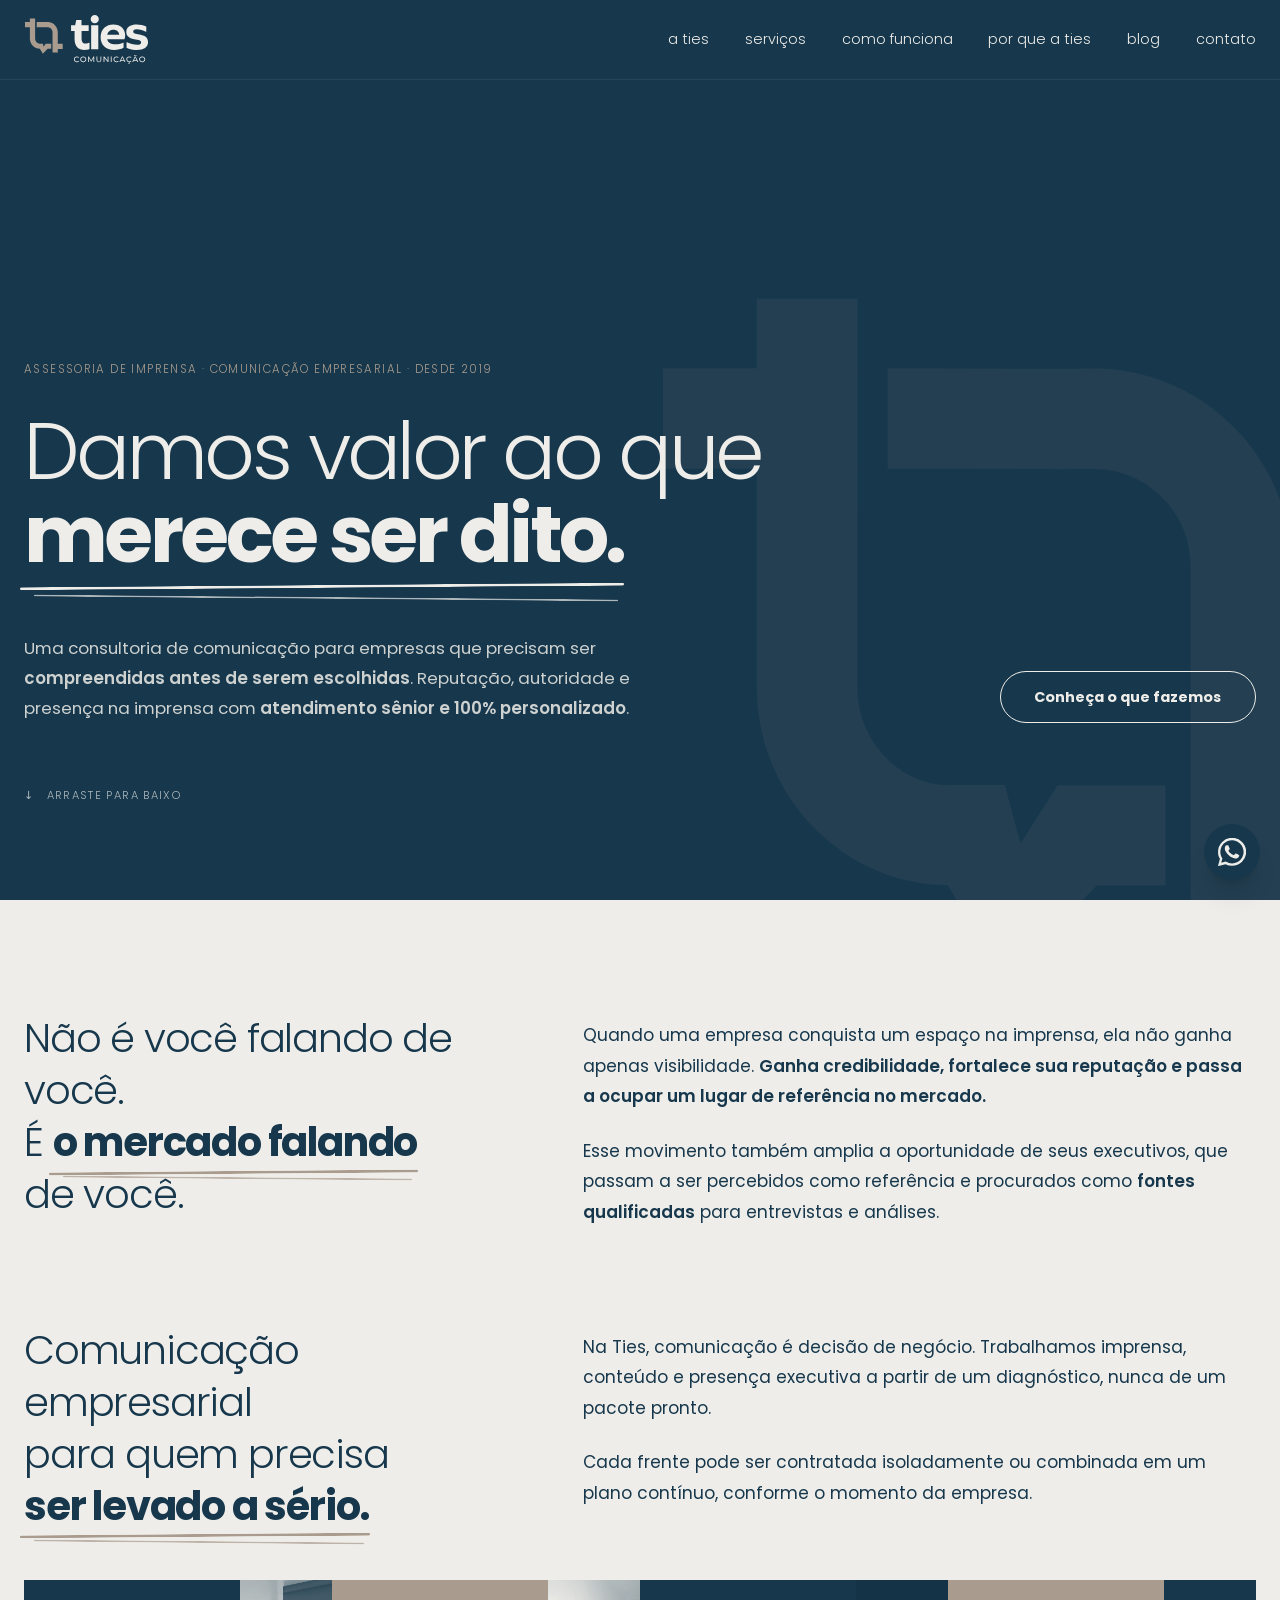
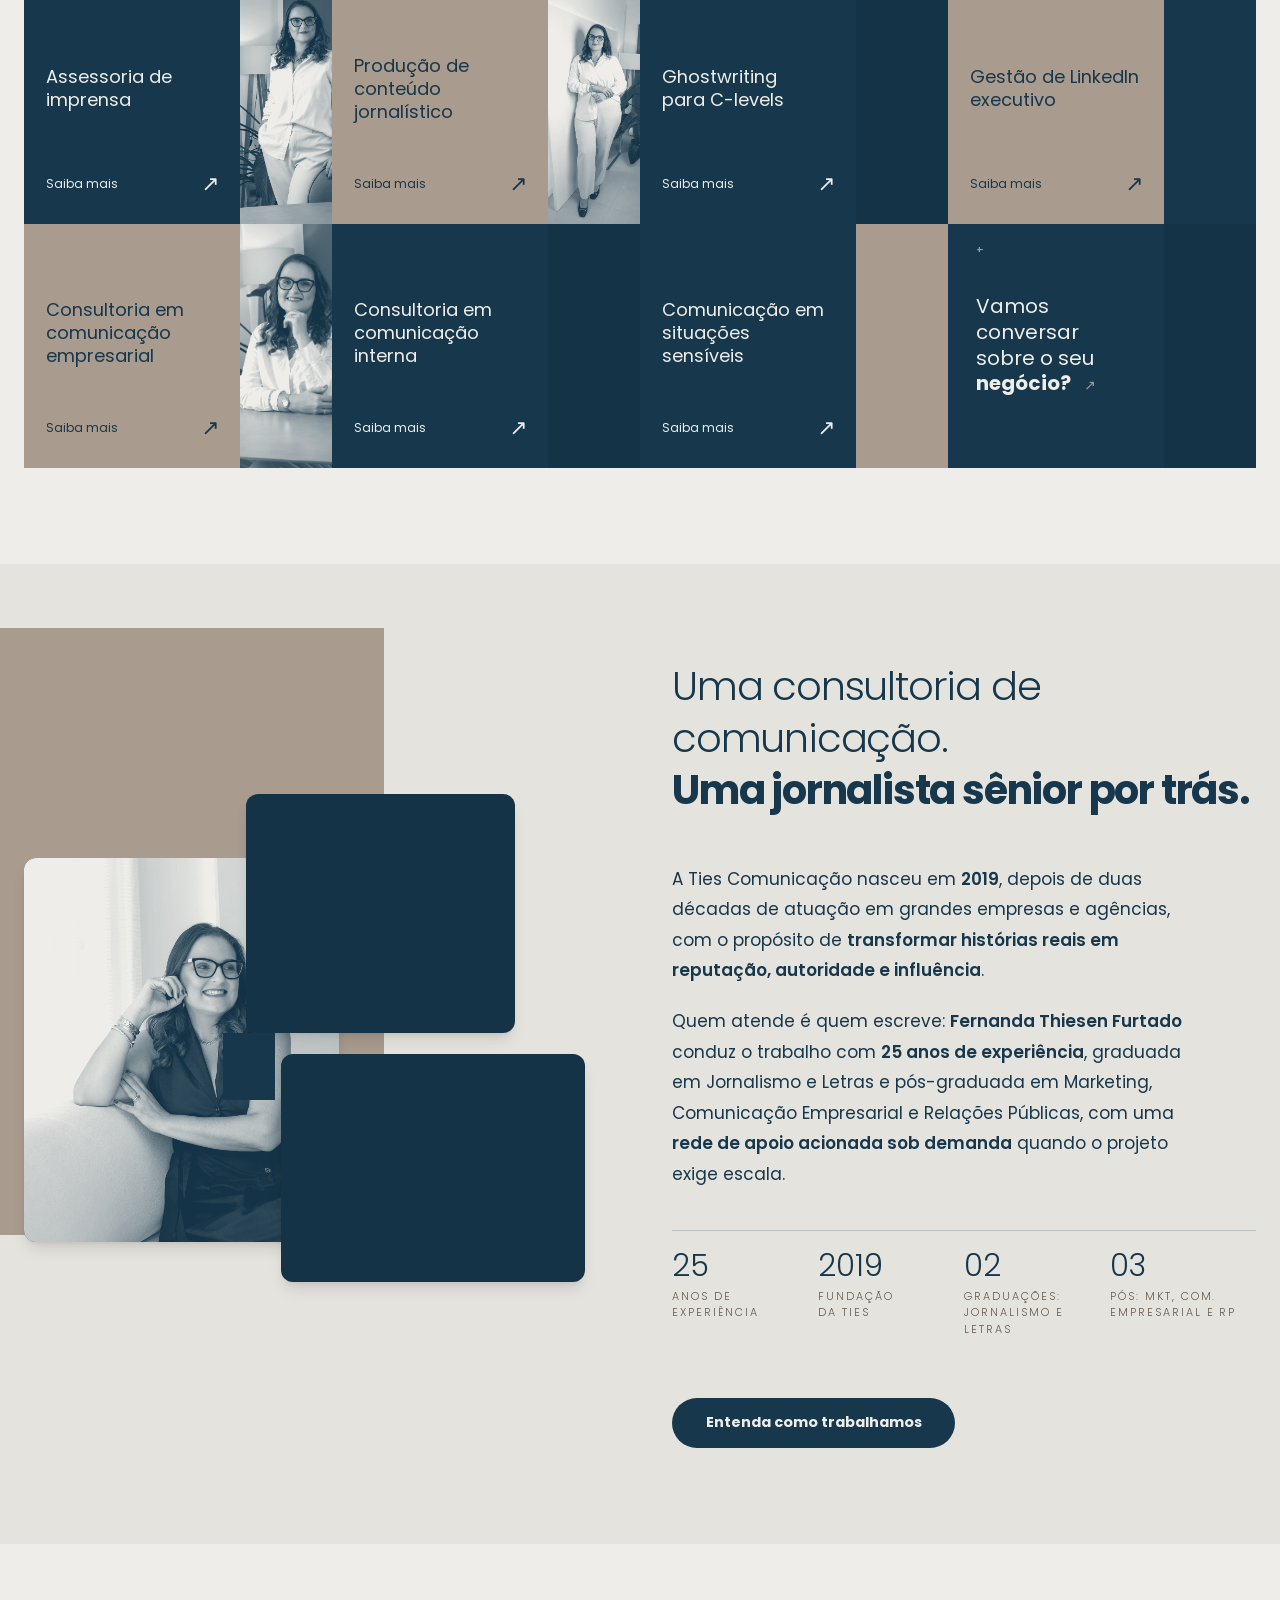
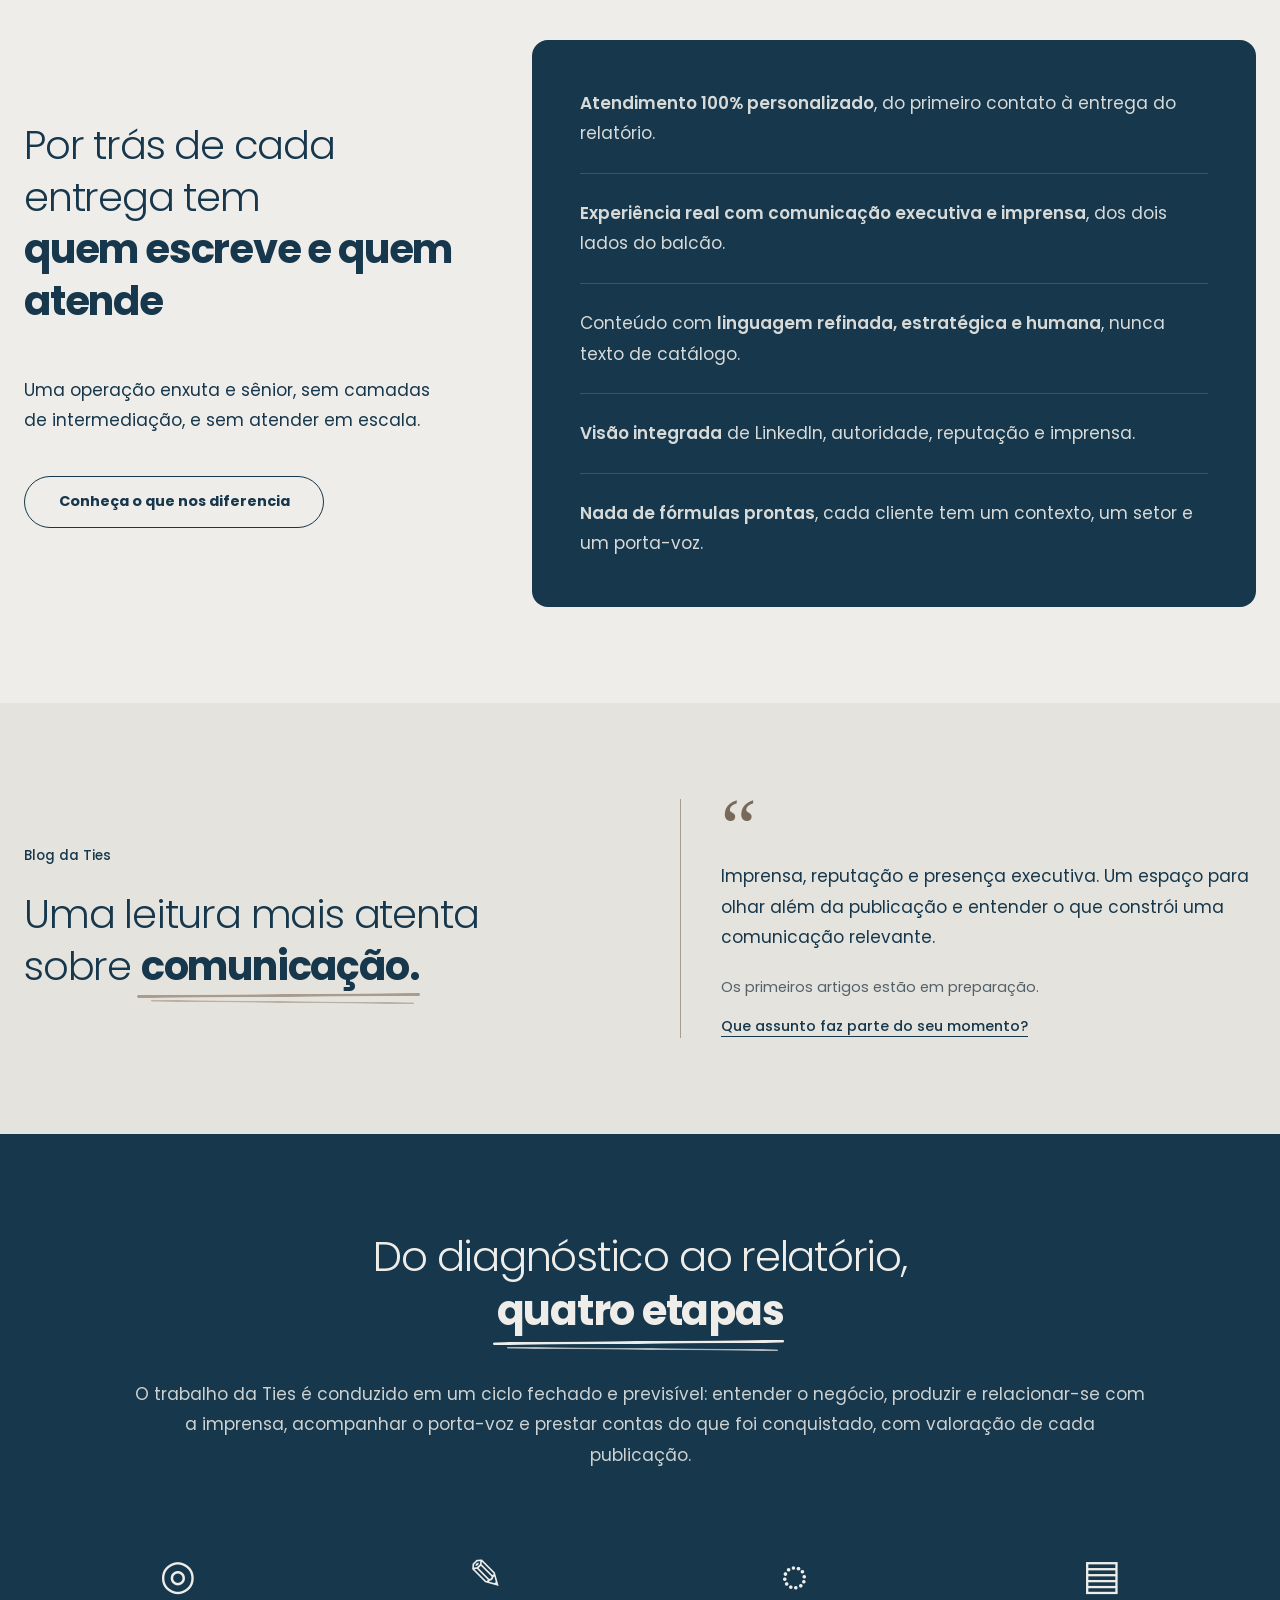
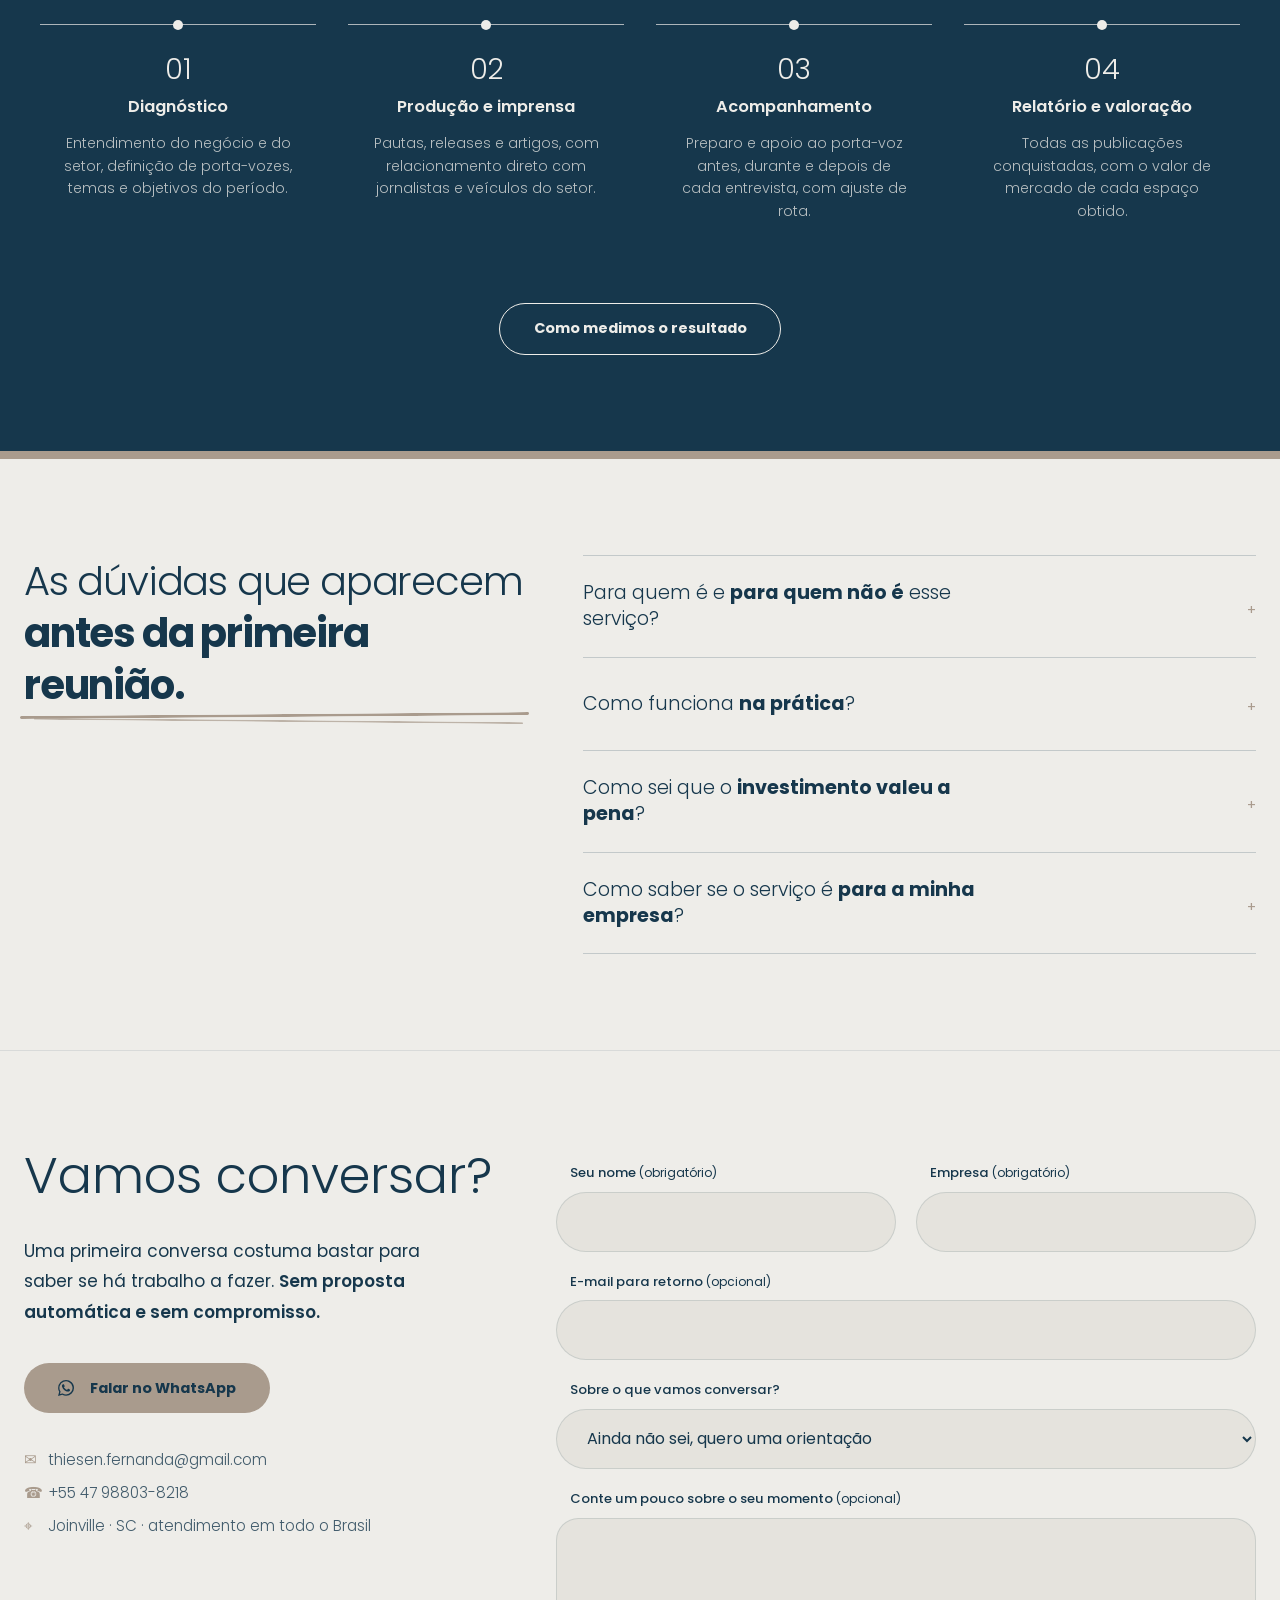
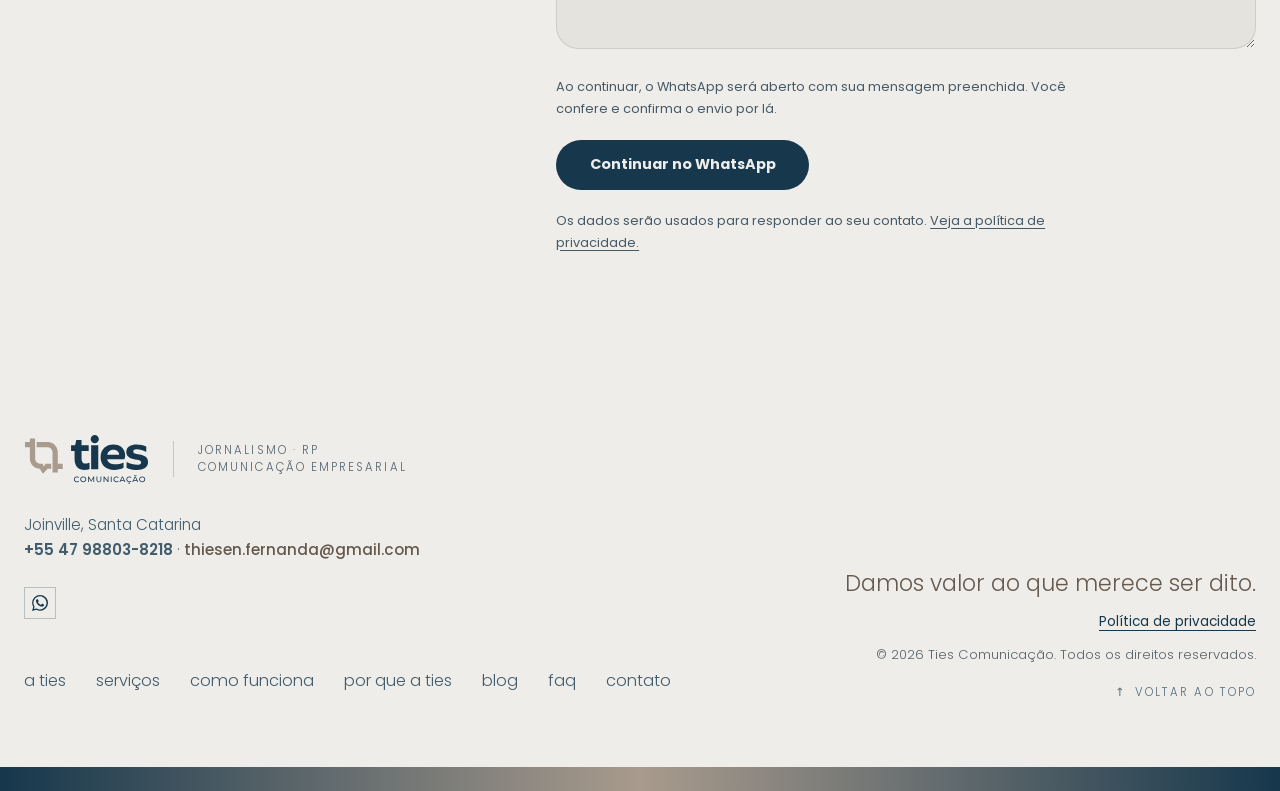
==== final/index.html @ 5f838ae5 "Finaliza design da Ties com base na terceira proposta" ====
<!DOCTYPE html>
<html lang="pt-BR">
<head>
<meta name="robots" content="noindex,nofollow">
<meta name="theme-color" content="#16374C">
<link rel="icon" href="assets/simbolo.svg" type="image/svg+xml">
<link rel="stylesheet" href="assets/site.css">

<script src="assets/site.js" defer></script>
<meta charset="UTF-8">
<meta name="viewport" content="width=device-width, initial-scale=1.0">
<title>Ties Comunicação | Damos valor ao que merece ser dito.</title>
<meta name="description" content="Ties Comunicação, consultoria de comunicação empresarial e assessoria de imprensa para empresas, executivos e C-levels.">











<style>
  html { scroll-behavior: smooth; }
  body { background:#EEEDE9; color:#16374C; -webkit-font-smoothing:antialiased; }

  /* ---- Tipografia da referência: peso 300 + fragmento 700 na MESMA frase ---- */
  .h-sec   { font-weight:300; font-size:2.5rem; line-height:1.28; letter-spacing:-.01em; }
  .h-sec b { font-weight:700; }
  .h-hero  { font-weight:300; letter-spacing:-.02em; }
  .h-hero b{ font-weight:700; }
  .p-ref   { font-weight:400; font-size:1.0625rem; line-height:1.62; }
  .p-ref b { font-weight:600; }
  .track   { letter-spacing:.18em; }

  /* ---- Traço "à mão" duplo sob o fragmento em bold (recurso da referência) ---- */
  .uline { position:relative; display:inline-block; }
  .uline::after{ content:''; position:absolute; left:-4px; right:-14px; bottom:-.14em;
                 border-top:3px solid #A99B8D; transform:rotate(-.45deg); border-radius:2px; }
  .uline::before{ content:''; position:absolute; left:10px; right:-4px; bottom:-.28em;
                 border-top:2px solid #A99B8D; opacity:.7; transform:rotate(.5deg); border-radius:2px; }
  .uline-light::after, .uline-light::before { border-color:#EEEDE9; }

  /* ---- Pílulas: rounded-full, caixa alta, bold 13px (idênticas à referência) ---- */
  .pill { display:inline-block; border-radius:9999px; padding:.95rem 2.1rem;
          font-size:.8125rem; font-weight:700; letter-spacing:.02em; text-transform:uppercase;
          transition:all .25s ease; text-align:center; line-height:1.35; }
  .pill-solid   { background:#16374C; color:#EEEDE9; }
  .pill-solid:hover { background:#102A3B; }
  .pill-outline { border:1.5px solid #16374C; color:#16374C; }
  .pill-outline:hover { background:#16374C; color:#EEEDE9; }
  .pill-light   { border:1.5px solid #EEEDE9; color:#EEEDE9; }
  .pill-light:hover { background:#EEEDE9; color:#16374C; }
  .pill-taupe   { background:#A99B8D; color:#16374C; }
  .pill-taupe:hover { background:#C4BAB0; }

  /* ---- Duotone navy → off-white (duas camadas de blend) ---- */
  .duo { position:relative; background:#16374C; overflow:hidden; }
  .duo img { width:100%; height:100%; object-fit:cover; display:block;
             filter:grayscale(1) contrast(1.12) brightness(1.04); mix-blend-mode:screen; }
  .duo::after { content:''; position:absolute; inset:0; background:#EEEDE9;
                mix-blend-mode:multiply; pointer-events:none; }

  /* ---- MOSAICO: par largo(7) + faixa estreita(3), sem gap, 4 pares por linha ---- */
  .mosaic { display:grid; grid-template-columns:repeat(4, 7fr 3fr); gap:0; }
  .cell   { position:relative; height:235px; overflow:hidden; }
  .cell-label { position:absolute; inset:0; display:flex; align-items:center;
                padding:0 1.75rem; font-size:1.25rem; line-height:1.28; font-weight:400; z-index:2; }
  .cell .ovl { position:absolute; inset:0; z-index:1; }
  .cell .num { position:absolute; top:1.1rem; left:1.75rem; z-index:3;
               font-size:.6875rem; letter-spacing:.18em; font-weight:500; }

  /* ---- Placeholder de imagem de post (até a cliente publicar os textos reais) ---- */
  .ph::before { content:''; position:absolute; inset:0;
    background-image:repeating-linear-gradient(135deg, rgba(238,237,233,.10) 0 10px, transparent 10px 20px); }

  /* ---- Cards (blog / depoimentos): quadrados, borda fina, sem sombra ---- */
  .card { background:#EEEDE9; border:1px solid rgba(22,55,76,.14); display:flex; flex-direction:column; }

  /* ---- Formulário inline da referência: campos pílula cinza + botão pílula ---- */
  .inp { background:#E5E3DD; border:0; border-radius:9999px; padding:1.05rem 1.6rem;
         font-size:.95rem; color:#16374C; width:100%; outline:none; }
  .inp::placeholder { color:rgba(22,55,76,.5); }
  .inp:focus { box-shadow:0 0 0 1.5px #A99B8D inset; }
  textarea.inp { border-radius:1.4rem; resize:none; }

  details > summary { list-style:none; cursor:pointer; }
  details > summary::-webkit-details-marker { display:none; }
  details[open] .fx { transform:rotate(45deg); }
  .fx { transition:transform .25s ease; }

  @media (max-width:1023px){
    .mosaic { grid-template-columns:repeat(2, 7fr 3fr); }
    .h-sec  { font-size:1.9rem; }
    .cell   { height:190px; }
  }
  @media (max-width:639px){
    .mosaic { grid-template-columns:1fr; }
    .mosaic .cell.duo { display:none; }   /* tiras estreitas de foto nao funcionam em 1 coluna */
    .mosaic .cell:empty { display:none; } /* celulas de preenchimento do padrao do desktop */
    .cell { height:128px; }
    .cell-label { font-size:1.1rem; padding:0 1.5rem; }
  }
</style>
<link rel="stylesheet" href="assets/final.css"></head>

<body class="font-sans"><a class="skip-link" href="#conteudo">Pular para o conteúdo</a>


<header class="fixed top-0 inset-x-0 z-50 bg-navy h-20 flex items-center">
  <div class="mx-auto w-full max-w-ref px-6 flex items-center justify-between">

    <a href="#topo" class="flex items-center gap-2.5 shrink-0"><img class="brand-logo" src="assets/logo-claro.svg" alt="Ties Comunicação, início" width="128" height="53"></a>

    <nav aria-label="Navegação principal" class="hidden lg:flex items-center gap-[3.2rem] text-[1.02rem] font-light lowercase text-offwhite">
      <a href="#sobre"     class="hover:text-taupe transition">a ties</a>
      <a href="#servicos"  class="hover:text-taupe transition">serviços</a>
      <a href="#metodo"    class="hover:text-taupe transition">como funciona</a>
      <a href="#diferenciais"     class="hover:text-taupe transition">por que a Ties</a>
      <a href="#blog"      class="hover:text-taupe transition">blog</a>
      <a href="#contato"   class="hover:text-taupe transition">contato</a>
    </nav>

    <button id="menuBtn" class="lg:hidden text-offwhite text-xl" aria-label="Abrir menu" aria-expanded="false" aria-controls="mobileMenu"><span aria-hidden="true" class="icon fa-solid fa-bars"></span></button>
  </div>

  <div id="mobileMenu" class="hidden absolute top-20 inset-x-0 bg-navy border-t border-white/10 px-6 py-6 space-y-4 text-offwhite font-light lowercase">
    <a href="#sobre" class="block">a ties</a><a href="#servicos" class="block">serviços</a>
    <a href="#metodo" class="block">como funciona</a><a href="#diferenciais" class="block">por que a Ties</a>
    <a href="#blog" class="block">blog</a><a href="#contato" class="block">contato</a>
  </div>
</header>



<main id="conteudo"><section id="topo" class="relative bg-navy text-offwhite min-h-screen flex flex-col justify-end overflow-hidden pt-20">

  
  <img class="hero-symbol" src="assets/simbolo.svg" alt="" aria-hidden="true">

  <div class="relative mx-auto w-full max-w-ref px-6 pb-24">
    <p class="text-[.72rem] track uppercase text-taupe font-light mb-8">
      Assessoria de imprensa · Comunicação empresarial · Desde 2019
    </p>

    <h1 class="h-hero text-[3rem] sm:text-[4.4rem] lg:text-[5.6rem] leading-[1.05] max-w-[17ch]">
      Damos valor ao que <b class="uline uline-light">merece ser dito.</b>
    </h1>

    <div class="mt-14 flex flex-col lg:flex-row lg:items-end lg:justify-between gap-10">
      <p class="p-ref max-w-[52ch] text-offwhite/85">
        Uma consultoria de comunicação para empresas que precisam ser
        <b>compreendidas antes de serem escolhidas</b>. Reputação, autoridade e presença na
        imprensa com <b>atendimento sênior e 100% personalizado</b>.
      </p>
      <a href="#servicos" class="pill pill-light shrink-0">Conheça o que fazemos</a>
    </div>

    <div class="mt-16 flex items-center gap-3 text-offwhite/40 text-[.7rem] track uppercase font-light">
      <span aria-hidden="true" class="icon fa-solid fa-arrow-down"></span> Arraste para baixo
    </div>
  </div>
</section>



<section id="imprensa" class="bg-offwhite">
  <div class="mx-auto max-w-ref px-6 pt-24 pb-4 lg:pt-28">
    <div class="grid lg:grid-cols-[41%_1fr] gap-10 lg:gap-[54px]">

      <h2 class="h-sec">
        Não é você falando de você.<br> É <b class="uline">o mercado falando</b><br> de você.
      </h2>

      <div class="space-y-6 lg:pt-2">
        
        <p class="p-ref">
          Quando uma empresa conquista um espaço na imprensa, ela não ganha apenas visibilidade.
          <b>Ganha credibilidade, fortalece sua reputação e passa a ocupar um lugar de referência
          no mercado.</b>
        </p>
        <p class="p-ref">
          Esse movimento também amplia a oportunidade de seus executivos, que passam a ser
          percebidos como referência e procurados como <b>fontes qualificadas</b> para entrevistas
          e análises.
        </p>
      </div>

    </div>
  </div>
</section>



<section id="servicos" class="bg-offwhite pb-24">
  <div class="mx-auto max-w-ref px-6 pt-20">
    <div class="grid lg:grid-cols-[41%_1fr] gap-10 lg:gap-[54px] mb-12">

      <h2 class="h-sec">
        Comunicação empresarial<br> para quem precisa
        <b class="uline">ser levado a sério.</b>
      </h2>

      <div class="space-y-6 lg:pt-2">
        <p class="p-ref">
          Na Ties, comunicação é decisão de negócio. Trabalhamos imprensa, conteúdo e presença
          executiva a partir de um diagnóstico, nunca de um pacote pronto.
        </p>
        <p class="p-ref">
          Cada frente pode ser contratada isoladamente ou combinada em um plano contínuo,
          conforme o momento da empresa.
        </p>
      </div>
    </div>
  </div>

  
  
  <div class="mx-auto max-w-ref px-6">
    <div class="mosaic">

      
      <button type="button" class="cell bg-navy service-button" data-service="0" aria-haspopup="dialog">
        
        <span class="cell-label text-offwhite">Assessoria de<br> imprensa</span>
      <span class="service-more">Saiba mais <span aria-hidden="true">↗</span></span></button>
      <div class="cell duo"><img loading="lazy" decoding="async" src="../assets/fotos/foto-01.jpg" alt="" style="object-position:50% 22%"></div>

      
      <button type="button" class="cell bg-taupe service-button" data-service="1" aria-haspopup="dialog">
        
        <span class="cell-label text-navy">Produção de conteúdo<br> jornalístico</span>
      <span class="service-more">Saiba mais <span aria-hidden="true">↗</span></span></button>
      <div class="cell duo"><img loading="lazy" decoding="async" src="../assets/fotos/foto-05.jpg" alt="" style="object-position:62% 28%"></div>

      
      <button type="button" class="cell bg-navy service-button" data-service="2" aria-haspopup="dialog">
        
        <span class="cell-label text-offwhite">Ghostwriting<br> para C-levels</span>
      <span class="service-more">Saiba mais <span aria-hidden="true">↗</span></span></button>
      <div class="cell duo"><img loading="lazy" decoding="async" src="../assets/fotos/foto-09.jpg" alt="" style="object-position:45% 30%"></div>

      
      <button type="button" class="cell bg-taupe service-button" data-service="3" aria-haspopup="dialog">
        
        <span class="cell-label text-navy">Gestão de LinkedIn<br> executivo</span>
      <span class="service-more">Saiba mais <span aria-hidden="true">↗</span></span></button>
      <div class="cell bg-navy"></div>

      
      <button type="button" class="cell bg-taupe service-button" data-service="4" aria-haspopup="dialog">
        
        <span class="cell-label text-navy">Consultoria em<br> comunicação empresarial</span>
      <span class="service-more">Saiba mais <span aria-hidden="true">↗</span></span></button>
      <div class="cell duo"><img loading="lazy" decoding="async" src="../assets/fotos/foto-12.jpg" alt="" style="object-position:50% 20%"></div>

      
      <button type="button" class="cell bg-navy service-button" data-service="5" aria-haspopup="dialog">
        
        <span class="cell-label text-offwhite">Consultoria em<br> comunicação interna</span>
      <span class="service-more">Saiba mais <span aria-hidden="true">↗</span></span></button>
      <div class="cell duo"><img loading="lazy" decoding="async" src="../assets/fotos/foto-02.jpg" alt="" style="object-position:55% 28%"></div>

      
      <button type="button" class="cell bg-navy service-button" data-service="6" aria-haspopup="dialog">
        
        <span class="cell-label text-offwhite">Comunicação em<br> situações sensíveis</span>
      <span class="service-more">Saiba mais <span aria-hidden="true">↗</span></span></button>
      <div class="cell bg-taupe"></div>

      
      <a href="#contato" class="cell bg-navy group">
        <span class="num text-taupe">+</span>
        <h3 class="cell-label text-offwhite">
          <span>Vamos conversar<br> sobre o seu <b class="font-bold">negócio?</b>
            <span aria-hidden="true" class="icon fa-solid fa-arrow-right ml-2 text-taupe text-sm group-hover:translate-x-1 transition inline-block"></span>
          </span>
        </h3>
      </a>
      <div class="cell duo"><img loading="lazy" decoding="async" src="../assets/fotos/foto-06.jpg" alt="" style="object-position:50% 30%"></div>

    </div>
  </div>
</section>



<section id="sobre" class="relative bg-offwhite2 overflow-hidden">
  
  <div class="absolute left-0 top-16 w-[30%] h-[62%] bg-taupe hidden lg:block"></div>

  <div class="relative mx-auto max-w-ref px-6 py-24">
    <div class="grid lg:grid-cols-2 gap-14 lg:gap-16 items-center">

      
      <div class="relative h-[430px] lg:h-[520px]">
        <div class="duo absolute left-0 top-16 w-[54%] h-[74%] rounded-xl shadow-lg">
          <img loading="lazy" decoding="async" src="../assets/fotos/foto-08.jpg" alt="Fernanda Thiesen Furtado, fundadora da Ties Comunicação">
        </div>
        <div class="duo absolute left-[38%] top-0 w-[46%] h-[46%] rounded-xl shadow-lg">
          <img loading="lazy" decoding="async" src="../assets/fotos/foto-03.jpg" alt="" style="object-position:50% 20%">
        </div>
        <div class="duo absolute left-[44%] top-[50%] w-[52%] h-[44%] rounded-xl shadow-lg">
          <img loading="lazy" decoding="async" src="../assets/fotos/foto-11.jpg" alt="" style="object-position:50% 25%">
        </div>
        <div class="absolute left-[34%] top-[46%] w-[9%] h-[13%] bg-navy hidden lg:block"></div>
      </div>

      <div>
        <h2 class="h-sec">
          Uma consultoria de comunicação.<br> <b class="uline">Uma jornalista sênior por trás.</b>
        </h2>

        <div class="mt-12 space-y-5 max-w-[54ch]">
          <p class="p-ref">
            A Ties Comunicação nasceu em <b>2019</b>, depois de duas décadas de atuação em grandes
            empresas e agências, com o propósito de <b>transformar histórias reais em reputação,
            autoridade e influência</b>.
          </p>
          <p class="p-ref">
            Quem atende é quem escreve: <b>Fernanda Thiesen Furtado</b> conduz o trabalho com
            <b>25 anos de experiência</b>, graduada em Jornalismo e Letras e pós-graduada em
            Marketing, Comunicação Empresarial e Relações Públicas, com uma
            <b>rede de apoio acionada sob demanda</b> quando o projeto exige escala.
          </p>
        </div>

        
        <div class="mt-10 grid grid-cols-2 sm:grid-cols-4 border-t border-navy/20">
          <div class="py-5 pr-4"><p class="text-[1.9rem] font-light leading-none">25</p><p class="text-[.68rem] track uppercase text-taupe mt-2 font-light">anos de<br> experiência</p></div>
          <div class="py-5 pr-4"><p class="text-[1.9rem] font-light leading-none">2019</p><p class="text-[.68rem] track uppercase text-taupe mt-2 font-light">fundação<br> da Ties</p></div>
          <div class="py-5 pr-4"><p class="text-[1.9rem] font-light leading-none">02</p><p class="text-[.68rem] track uppercase text-taupe mt-2 font-light">graduações:<br> jornalismo e letras</p></div>
          <div class="py-5"><p class="text-[1.9rem] font-light leading-none">03</p><p class="text-[.68rem] track uppercase text-taupe mt-2 font-light">pós: mkt, com.<br> empresarial e rp</p></div>
        </div>

        <a href="#metodo" class="pill pill-solid mt-10">Entenda como trabalhamos</a>
      </div>
    </div>
  </div>
</section>



<section id="diferenciais" class="bg-offwhite">
  <div class="mx-auto max-w-ref px-6 py-24">
    <div class="grid lg:grid-cols-[36%_1fr] gap-12 lg:gap-16 items-center">

      <div>
        <h2 class="h-sec">
          Por trás de cada entrega tem<br> 
          <b class="uline">quem escreve e quem atende</b>
        </h2>
        <p class="p-ref mt-12 max-w-[38ch]">
          Uma operação enxuta e sênior, sem camadas de intermediação, e sem atender em escala.
        </p>
        <a href="#contato" class="pill pill-outline mt-10">Conheça o que nos diferencia</a>
      </div>

      <div class="bg-navy text-offwhite rounded-2xl p-9 lg:p-12">
        <ol class="divide-y divide-white/15">
          <li class="flex gap-7 pb-6">
            <span class="text-taupe text-[.7rem] track uppercase pt-1.5 w-8 shrink-0">01</span>
            <p class="p-ref text-offwhite/90"><b>Atendimento 100% personalizado</b>, do primeiro contato à entrega do relatório.</p>
          </li>
          <li class="flex gap-7 py-6">
            <span class="text-taupe text-[.7rem] track uppercase pt-1.5 w-8 shrink-0">02</span>
            <p class="p-ref text-offwhite/90"><b>Experiência real com comunicação executiva e imprensa</b>, dos dois lados do balcão.</p>
          </li>
          <li class="flex gap-7 py-6">
            <span class="text-taupe text-[.7rem] track uppercase pt-1.5 w-8 shrink-0">03</span>
            <p class="p-ref text-offwhite/90">Conteúdo com <b>linguagem refinada, estratégica e humana</b>, nunca texto de catálogo.</p>
          </li>
          <li class="flex gap-7 py-6">
            <span class="text-taupe text-[.7rem] track uppercase pt-1.5 w-8 shrink-0">04</span>
            <p class="p-ref text-offwhite/90"><b>Visão integrada</b> de LinkedIn, autoridade, reputação e imprensa.</p>
          </li>
          <li class="flex gap-7 pt-6">
            <span class="text-taupe text-[.7rem] track uppercase pt-1.5 w-8 shrink-0">05</span>
            <p class="p-ref text-offwhite/90"><b>Nada de fórmulas prontas</b>, cada cliente tem um contexto, um setor e um porta-voz.</p>
          </li>
        </ol>
      </div>

    </div>
  </div>
</section>







<section id="blog" class="bg-offwhite2"><div class="mx-auto max-w-ref px-6 py-24 blog-layout">
<div><p class="section-note">Blog da Ties</p><h2 class="h-sec">Uma leitura mais atenta<br> sobre <b class="uline">comunicação.</b></h2></div>
<div class="blog-empty"><span class="blog-mark" aria-hidden="true">“</span><p class="p-ref">Imprensa, reputação e presença executiva. Um espaço para olhar além da publicação e entender o que constrói uma comunicação relevante.</p><p class="blog-status">Os primeiros artigos estão em preparação.</p><a class="text-link" href="#contato">Que assunto faz parte do seu momento?</a></div>
</div></section>



<section id="metodo" class="bg-navy text-offwhite">
  <div class="mx-auto max-w-ref px-6 py-24 text-center">

    <h2 class="h-sec !text-[2.3rem] lg:!text-[2.6rem] max-w-[26ch] mx-auto">
      Do diagnóstico ao relatório, <b class="uline uline-light">quatro etapas</b>
    </h2>

    <p class="p-ref mt-10 max-w-[92ch] mx-auto text-offwhite/85">
      O trabalho da Ties é conduzido em um ciclo fechado e previsível: entender o negócio,
      produzir e relacionar-se com a imprensa, acompanhar o porta-voz e prestar contas do que foi conquistado, com valoração de cada publicação.
    </p>

    
    <div class="mt-20 relative">
      <div class="grid grid-cols-2 lg:grid-cols-4 gap-y-14">

        <div class="flex flex-col items-center px-4">
          <span aria-hidden="true" class="icon fa-regular fa-compass text-offwhite text-[2.6rem] mb-6"></span>
          <div class="w-full border-t border-offwhite/70 relative"><span class="absolute left-1/2 -translate-x-1/2 -top-[5px] w-2.5 h-2.5 rounded-full bg-offwhite"></span></div>
          <p class="text-[1.75rem] font-light mt-6">01</p>
          <p class="text-[1.02rem] font-semibold mt-1">Diagnóstico</p>
          <p class="text-[.88rem] font-light leading-relaxed text-offwhite/75 mt-3 max-w-[26ch]">
            Entendimento do negócio e do setor, definição de porta-vozes, temas e objetivos
            do período.
          </p>
        </div>

        <div class="flex flex-col items-center px-4">
          <span aria-hidden="true" class="icon fa-regular fa-pen-to-square text-offwhite text-[2.6rem] mb-6"></span>
          <div class="w-full border-t border-offwhite/70 relative"><span class="absolute left-1/2 -translate-x-1/2 -top-[5px] w-2.5 h-2.5 rounded-full bg-offwhite"></span></div>
          <p class="text-[1.75rem] font-light mt-6">02</p>
          <p class="text-[1.02rem] font-semibold mt-1">Produção e imprensa</p>
          <p class="text-[.88rem] font-light leading-relaxed text-offwhite/75 mt-3 max-w-[26ch]">
            Pautas, releases e artigos, com relacionamento direto com jornalistas e veículos
            do setor.
          </p>
        </div>

        <div class="flex flex-col items-center px-4">
          <span aria-hidden="true" class="icon fa-regular fa-comments text-offwhite text-[2.6rem] mb-6"></span>
          <div class="w-full border-t border-offwhite/70 relative"><span class="absolute left-1/2 -translate-x-1/2 -top-[5px] w-2.5 h-2.5 rounded-full bg-offwhite"></span></div>
          <p class="text-[1.75rem] font-light mt-6">03</p>
          <p class="text-[1.02rem] font-semibold mt-1">Acompanhamento</p>
          <p class="text-[.88rem] font-light leading-relaxed text-offwhite/75 mt-3 max-w-[26ch]">
            Preparo e apoio ao porta-voz antes, durante e depois de cada entrevista, com
            ajuste de rota.
          </p>
        </div>

        <div class="flex flex-col items-center px-4">
          <span aria-hidden="true" class="icon fa-regular fa-file-lines text-offwhite text-[2.6rem] mb-6"></span>
          <div class="w-full border-t border-offwhite/70 relative"><span class="absolute left-1/2 -translate-x-1/2 -top-[5px] w-2.5 h-2.5 rounded-full bg-offwhite"></span></div>
          <p class="text-[1.75rem] font-light mt-6">04</p>
          <p class="text-[1.02rem] font-semibold mt-1">Relatório e valoração</p>
          <p class="text-[.88rem] font-light leading-relaxed text-offwhite/75 mt-3 max-w-[26ch]">
            Todas as publicações conquistadas, com o valor de mercado de cada espaço
            obtido.
          </p>
        </div>

      </div>
    </div>

    <a href="#faq" class="pill pill-light mt-20">Como medimos o resultado</a>
  </div>

  
  <div class="h-2 bg-taupe"></div>
</section>







<section id="faq" class="bg-offwhite">
  <div class="mx-auto max-w-ref px-6 py-24">
    <div class="grid lg:grid-cols-[41%_1fr] gap-10 lg:gap-[54px]">

      <h2 class="h-sec">
        As dúvidas que aparecem<br> <b class="uline">antes da primeira reunião.</b>
      </h2>

      <div class="border-t border-navy/20">

        <details class="border-b border-navy/20 py-6">
          <summary class="flex items-start justify-between gap-8">
            <span class="text-[1.2rem] font-light leading-snug">Para quem é e <b class="font-bold">para quem não é</b> esse serviço?</span>
            <span aria-hidden="true" class="icon fa-solid fa-plus fx text-taupe text-sm mt-2 shrink-0"></span>
          </summary>
          <p class="p-ref mt-5 max-w-[62ch] text-navy/85">
            É para pequenas e médias empresas, executivos e C-levels que já têm algo consistente a dizer (um negócio em operação, uma tese de mercado, um porta-voz disponível).
            <b>Não é para quem busca resultado de venda imediato</b> nem para quem quer apenas
            volume de publicações: espaço em imprensa não se compra, se conquista.
          </p>
        </details>

        <details class="border-b border-navy/20 py-6">
          <summary class="flex items-start justify-between gap-8">
            <span class="text-[1.2rem] font-light leading-snug">Como funciona <b class="font-bold">na prática</b>?</span>
            <span aria-hidden="true" class="icon fa-solid fa-plus fx text-taupe text-sm mt-2 shrink-0"></span>
          </summary>
          <p class="p-ref mt-5 max-w-[62ch] text-navy/85">
            O trabalho começa por um <b>diagnóstico</b> do negócio e dos temas em que a empresa
            tem autoridade. Depois vêm a produção de pautas, releases e artigos e o
            <b>relacionamento direto com jornalistas</b>. Ao longo do período, o porta-voz é
            preparado e acompanhado em cada entrevista. Ao fim, um relatório consolida tudo o
            que foi publicado.
          </p>
        </details>

        <details class="border-b border-navy/20 py-6">
          <summary class="flex items-start justify-between gap-8">
            <span class="text-[1.2rem] font-light leading-snug">Como sei que o <b class="font-bold">investimento valeu a pena</b>?</span>
            <span aria-hidden="true" class="icon fa-solid fa-plus fx text-taupe text-sm mt-2 shrink-0"></span>
          </summary>
          <p class="p-ref mt-5 max-w-[62ch] text-navy/85">
            Ao fim de cada período contratado, a empresa recebe um relatório com
            <b>todas as publicações conquistadas</b> e a <b>valoração de cada uma</b>, ou seja, quanto custaria comprar aquele mesmo espaço de mídia como anúncio pago. Essa referência é analisada junto à relevância dos veículos, aos temas publicados e aos objetivos definidos para o trabalho.
          </p>
        </details>

        <details class="border-b border-navy/20 py-6">
          <summary class="flex items-start justify-between gap-8">
            <span class="text-[1.2rem] font-light leading-snug">Como saber se o serviço é <b class="font-bold">para a minha empresa</b>?</span>
            <span aria-hidden="true" class="icon fa-solid fa-plus fx text-taupe text-sm mt-2 shrink-0"></span>
          </summary>
          <p class="p-ref mt-5 max-w-[62ch] text-navy/85">
            A conversa inicial existe justamente para isso. Em uma reunião é
            possível avaliar se há matéria-prima para pauta, quem seria o porta-voz e por qual
            frente começar. <b>Se não fizer sentido agora, isso será dito na própria reunião.</b>
          </p>
        </details>

      </div>
    </div>
  </div>
</section>



<section id="contato" class="bg-offwhite border-t border-navy/10">
  <div class="mx-auto max-w-ref px-6 py-24">
    <div class="grid lg:grid-cols-[38%_1fr] gap-14 lg:gap-16">

      <div>
        <h2 class="text-[2.8rem] lg:text-[3.2rem] font-light leading-[1.1]">Vamos conversar?</h2>
        <p class="p-ref mt-8 max-w-[38ch]">
          Uma primeira conversa costuma bastar para saber se há trabalho a fazer.
          <b>Sem proposta automática e sem compromisso.</b>
        </p>
        <a href="https://wa.me/5547988038218" class="pill pill-taupe mt-9">
          <span aria-hidden="true" class="icon fa-brands fa-whatsapp mr-2"></span> Falar no WhatsApp
        </a>
        <div class="mt-9 space-y-2.5 text-[.95rem] font-light text-navy/80">
          <p><span aria-hidden="true" class="icon fa-regular fa-envelope text-taupe w-5"></span> <a href="mailto:thiesen.fernanda@gmail.com">thiesen.fernanda@gmail.com</a></p>
          <p><span aria-hidden="true" class="icon fa-solid fa-phone text-taupe w-5"></span> <a href="tel:+5547988038218">+55 47 98803-8218</a></p>
          <p><span aria-hidden="true" class="icon fa-solid fa-location-dot text-taupe w-5"></span> Joinville · SC · atendimento em todo o Brasil</p>
        </div>
      </div>

      <form id="contactForm" class="lg:pt-4">
<div class="grid sm:grid-cols-2 gap-5">
<div><label for="nome">Seu nome <span>(obrigatório)</span></label><input class="inp" id="nome" name="nome" autocomplete="name" maxlength="100" required></div>
<div><label for="empresa">Empresa <span>(obrigatório)</span></label><input class="inp" id="empresa" name="empresa" autocomplete="organization" maxlength="150" required></div>
<div class="sm:col-span-2"><label for="email">E-mail para retorno <span>(opcional)</span></label><input class="inp" id="email" name="email" type="email" autocomplete="email" maxlength="180"></div>
<div class="sm:col-span-2"><label for="assunto">Sobre o que vamos conversar?</label><select class="inp" id="assunto" name="assunto"><option>Ainda não sei, quero uma orientação</option><option>Assessoria de imprensa</option><option>Produção de conteúdo jornalístico</option><option>Ghostwriting para C-levels</option><option>Gestão de LinkedIn executivo</option><option>Consultoria em comunicação empresarial</option><option>Consultoria em comunicação interna</option><option>Comunicação em situações sensíveis</option></select></div>
<div class="sm:col-span-2"><label for="mensagem">Conte um pouco sobre o seu momento <span>(opcional)</span></label><textarea class="inp" id="mensagem" name="mensagem" rows="4" maxlength="1500"></textarea></div>
</div><p class="form-explainer">Ao continuar, o WhatsApp será aberto com sua mensagem preenchida. Você confere e confirma o envio por lá.</p>
<button type="submit" class="pill pill-solid">Continuar no WhatsApp</button>
<p class="privacy-note">Os dados serão usados para responder ao seu contato. <a href="privacidade.html">Veja a política de privacidade.</a></p>
<p id="formStatus" role="status" class="form-status" tabindex="-1"></p>
<a id="messageLink" class="text-link" hidden target="_blank" rel="noopener noreferrer">Abrir mensagem no WhatsApp</a>
<noscript><p>Para conversar, use o link de WhatsApp ao lado ou escreva para <a href="mailto:thiesen.fernanda@gmail.com">thiesen.fernanda@gmail.com</a>.</p></noscript>
</form>

    </div>
  </div>
</section>



</main><footer class="bg-offwhite">
  <div class="mx-auto max-w-ref px-6 py-16">
    <div class="grid lg:grid-cols-[1fr_auto] gap-12">

      <div>
        <div class="flex items-center gap-6">
          <a href="#topo"><img class="brand-logo" src="assets/logo.svg" alt="Ties Comunicação" width="128" height="53"></a>
          <span class="w-px h-9 bg-navy/20"></span>
          <span class="text-[.72rem] track uppercase font-light text-navy/60">Jornalismo · RP<br> Comunicação empresarial</span>
        </div>

        <div class="mt-7 text-[.95rem] font-light leading-relaxed text-navy/80">
          <p>Joinville, Santa Catarina</p>
          <p><b class="font-semibold">+55 47 98803-8218</b> · <a href="mailto:thiesen.fernanda@gmail.com" class="text-taupe hover:text-navy transition font-medium">thiesen.fernanda@gmail.com</a></p>
        </div>

        <div class="flex gap-4 mt-6 text-navy">
          
          
          <a href="https://wa.me/5547988038218" aria-label="WhatsApp" class="w-8 h-8 grid place-items-center border border-navy/25 hover:bg-navy hover:text-offwhite transition"><span aria-hidden="true" class="icon fa-brands fa-whatsapp text-sm"></span></a>
        </div>

        <nav aria-label="Navegação do rodapé" class="flex flex-wrap gap-x-12 gap-y-3 mt-10 text-[1.02rem] font-light lowercase text-navy/80">
          <a href="#sobre" class="hover:text-taupe transition">a ties</a>
          <a href="#servicos" class="hover:text-taupe transition">serviços</a>
          <a href="#metodo" class="hover:text-taupe transition">como funciona</a>
          <a href="#diferenciais" class="hover:text-taupe transition">por que a Ties</a>
          <a href="#blog" class="hover:text-taupe transition">blog</a>
          <a href="#faq" class="hover:text-taupe transition">faq</a>
          <a href="#contato" class="hover:text-taupe transition">contato</a>
        </nav>
      </div>

      <div class="lg:text-right lg:self-end space-y-3">
        <p class="text-[1.4rem] font-light text-taupe">Damos valor ao que merece ser dito.</p>
        <a href="privacidade.html" class="privacy-link">Política de privacidade</a>
        <p class="text-[.82rem] font-light text-navy/55">© 2026 Ties Comunicação. Todos os direitos reservados.</p>
        <a href="#topo" class="inline-flex items-center gap-2 text-[.72rem] track uppercase font-light text-navy/70 hover:text-navy transition pt-2">
          <span aria-hidden="true" class="icon fa-solid fa-arrow-up"></span> Voltar ao topo
        </a>
      </div>
    </div>
  </div>

  
  <div class="h-6 bg-gradient-to-r from-navy via-taupe to-navy"></div>
</footer>


<a href="https://wa.me/5547988038218" aria-label="Falar no WhatsApp"
   class="fixed bottom-5 right-5 z-40 w-14 h-14 rounded-full bg-navy text-offwhite grid place-items-center shadow-xl hover:bg-navydeep transition">
  <span aria-hidden="true" class="icon fa-brands fa-whatsapp text-2xl"></span>
</a>




<dialog id="serviceDialog" aria-labelledby="serviceTitle"><div class="dialog-inner"><button type="button" class="dialog-close" aria-label="Fechar detalhes do serviço">×</button><p class="section-note" id="serviceName"></p><h2 id="serviceTitle"></h2><p id="serviceDescription"></p><ul id="serviceItems"></ul><a id="serviceContact" class="pill pill-solid" href="#contato">Conversar sobre este serviço</a></div></dialog><script id="servicesData" type="application/json">[["Assessoria de imprensa", "Transformar conhecimento em notícia.", "Identificamos histórias relevantes no seu negócio e construímos o relacionamento com jornalistas e veículos locais e nacionais.", ["Diagnóstico de temas e oportunidades de pauta", "Produção de releases e contato com a imprensa", "Preparo e acompanhamento de entrevistas", "Relatório das publicações conquistadas"]], ["Produção de conteúdo jornalístico", "Clareza para histórias que merecem espaço.", "Conteúdo apurado, bem escrito e adequado ao público e ao canal. Da entrevista com a fonte à versão final do texto.", ["Entrevistas e apuração de informações", "Textos para canais próprios e externos", "Linguagem alinhada ao posicionamento da empresa"]], ["Ghostwriting para C-levels", "Suas ideias, com a força de um bom texto.", "Organizamos o conhecimento e os pontos de vista de executivos em artigos de opinião que preservam sua voz e seu posicionamento.", ["Escuta e entrevistas com o executivo", "Definição de temas e linha de argumentação", "Redação e revisão de artigos com aprovação do autor"]], ["Gestão de LinkedIn executivo", "Presença com intenção e consistência.", "Construímos uma presença profissional que conecta a experiência do executivo aos assuntos sobre os quais ele tem algo relevante a dizer.", ["Definição de posicionamento e temas", "Planejamento e produção de publicações", "Acompanhamento da presença e do engajamento"]], ["Consultoria em comunicação empresarial", "Comunicação alinhada ao negócio.", "Apoiamos empresas e gestores nas decisões de comunicação, reputação e relacionamento com seus diferentes públicos.", ["Diagnóstico e planejamento de comunicação", "Orientação de mensagens e posicionamentos", "Preparo de porta-vozes para entrevistas e eventos"]], ["Consultoria em comunicação interna", "Mais clareza entre liderança e equipe.", "Organizamos mensagens, canais e fluxos para aproximar a comunicação do dia a dia dos colaboradores e dos objetivos da empresa.", ["Diagnóstico dos canais e fluxos internos", "Alinhamento entre liderança, cultura e objetivos", "Orientação para reuniões e comunicações sensíveis"]], ["Comunicação em situações sensíveis", "Cuidado com o que se diz e como se diz.", "Orientamos gestores na construção de mensagens claras e responsáveis em momentos que exigem atenção especial ao relacionamento com seus públicos.", ["Leitura do contexto e dos públicos envolvidos", "Orientação de mensagens e posicionamentos", "Apoio à comunicação de lideranças"]]]</script>
</body></html>
---- final/assets/site.css ----
*,:after,:before{--tw-border-spacing-x:0;--tw-border-spacing-y:0;--tw-translate-x:0;--tw-translate-y:0;--tw-rotate:0;--tw-skew-x:0;--tw-skew-y:0;--tw-scale-x:1;--tw-scale-y:1;--tw-pan-x: ;--tw-pan-y: ;--tw-pinch-zoom: ;--tw-scroll-snap-strictness:proximity;--tw-gradient-from-position: ;--tw-gradient-via-position: ;--tw-gradient-to-position: ;--tw-ordinal: ;--tw-slashed-zero: ;--tw-numeric-figure: ;--tw-numeric-spacing: ;--tw-numeric-fraction: ;--tw-ring-inset: ;--tw-ring-offset-width:0px;--tw-ring-offset-color:#fff;--tw-ring-color:rgba(59,130,246,.5);--tw-ring-offset-shadow:0 0 #0000;--tw-ring-shadow:0 0 #0000;--tw-shadow:0 0 #0000;--tw-shadow-colored:0 0 #0000;--tw-blur: ;--tw-brightness: ;--tw-contrast: ;--tw-grayscale: ;--tw-hue-rotate: ;--tw-invert: ;--tw-saturate: ;--tw-sepia: ;--tw-drop-shadow: ;--tw-backdrop-blur: ;--tw-backdrop-brightness: ;--tw-backdrop-contrast: ;--tw-backdrop-grayscale: ;--tw-backdrop-hue-rotate: ;--tw-backdrop-invert: ;--tw-backdrop-opacity: ;--tw-backdrop-saturate: ;--tw-backdrop-sepia: ;--tw-contain-size: ;--tw-contain-layout: ;--tw-contain-paint: ;--tw-contain-style: }::backdrop{--tw-border-spacing-x:0;--tw-border-spacing-y:0;--tw-translate-x:0;--tw-translate-y:0;--tw-rotate:0;--tw-skew-x:0;--tw-skew-y:0;--tw-scale-x:1;--tw-scale-y:1;--tw-pan-x: ;--tw-pan-y: ;--tw-pinch-zoom: ;--tw-scroll-snap-strictness:proximity;--tw-gradient-from-position: ;--tw-gradient-via-position: ;--tw-gradient-to-position: ;--tw-ordinal: ;--tw-slashed-zero: ;--tw-numeric-figure: ;--tw-numeric-spacing: ;--tw-numeric-fraction: ;--tw-ring-inset: ;--tw-ring-offset-width:0px;--tw-ring-offset-color:#fff;--tw-ring-color:rgba(59,130,246,.5);--tw-ring-offset-shadow:0 0 #0000;--tw-ring-shadow:0 0 #0000;--tw-shadow:0 0 #0000;--tw-shadow-colored:0 0 #0000;--tw-blur: ;--tw-brightness: ;--tw-contrast: ;--tw-grayscale: ;--tw-hue-rotate: ;--tw-invert: ;--tw-saturate: ;--tw-sepia: ;--tw-drop-shadow: ;--tw-backdrop-blur: ;--tw-backdrop-brightness: ;--tw-backdrop-contrast: ;--tw-backdrop-grayscale: ;--tw-backdrop-hue-rotate: ;--tw-backdrop-invert: ;--tw-backdrop-opacity: ;--tw-backdrop-saturate: ;--tw-backdrop-sepia: ;--tw-contain-size: ;--tw-contain-layout: ;--tw-contain-paint: ;--tw-contain-style: }/*! tailwindcss v3.4.17 | MIT License | https://tailwindcss.com*/*,:after,:before{box-sizing:border-box;border:0 solid #e5e7eb}:after,:before{--tw-content:""}:host,html{line-height:1.5;-webkit-text-size-adjust:100%;-moz-tab-size:4;-o-tab-size:4;tab-size:4;font-family:Poppins,system-ui,sans-serif;font-feature-settings:normal;font-variation-settings:normal;-webkit-tap-highlight-color:transparent}body{margin:0;line-height:inherit}hr{height:0;color:inherit;border-top-width:1px}abbr:where([title]){-webkit-text-decoration:underline dotted;text-decoration:underline dotted}h1,h2,h3,h4,h5,h6{font-size:inherit;font-weight:inherit}a{color:inherit;text-decoration:inherit}b,strong{font-weight:bolder}code,kbd,pre,samp{font-family:ui-monospace,SFMono-Regular,Menlo,Monaco,Consolas,Liberation Mono,Courier New,monospace;font-feature-settings:normal;font-variation-settings:normal;font-size:1em}small{font-size:80%}sub,sup{font-size:75%;line-height:0;position:relative;vertical-align:baseline}sub{bottom:-.25em}sup{top:-.5em}table{text-indent:0;border-color:inherit;border-collapse:collapse}button,input,optgroup,select,textarea{font-family:inherit;font-feature-settings:inherit;font-variation-settings:inherit;font-size:100%;font-weight:inherit;line-height:inherit;letter-spacing:inherit;color:inherit;margin:0;padding:0}button,select{text-transform:none}button,input:where([type=button]),input:where([type=reset]),input:where([type=submit]){-webkit-appearance:button;background-color:transparent;background-image:none}:-moz-focusring{outline:auto}:-moz-ui-invalid{box-shadow:none}progress{vertical-align:baseline}::-webkit-inner-spin-button,::-webkit-outer-spin-button{height:auto}[type=search]{-webkit-appearance:textfield;outline-offset:-2px}::-webkit-search-decoration{-webkit-appearance:none}::-webkit-file-upload-button{-webkit-appearance:button;font:inherit}summary{display:list-item}blockquote,dd,dl,figure,h1,h2,h3,h4,h5,h6,hr,p,pre{margin:0}fieldset{margin:0}fieldset,legend{padding:0}menu,ol,ul{list-style:none;margin:0;padding:0}dialog{padding:0}textarea{resize:vertical}input::-moz-placeholder,textarea::-moz-placeholder{opacity:1;color:#9ca3af}input::placeholder,textarea::placeholder{opacity:1;color:#9ca3af}[role=button],button{cursor:pointer}:disabled{cursor:default}audio,canvas,embed,iframe,img,object,svg,video{display:block;vertical-align:middle}img,video{max-width:100%;height:auto}[hidden]:where(:not([hidden=until-found])){display:none}.fixed{position:fixed}.absolute{position:absolute}.relative{position:relative}.inset-x-0{left:0;right:0}.-top-\[5px\]{top:-5px}.bottom-5{bottom:1.25rem}.left-0{left:0}.left-1\/2{left:50%}.left-\[34\%\]{left:34%}.left-\[38\%\]{left:38%}.left-\[44\%\]{left:44%}.right-5{right:1.25rem}.top-0{top:0}.top-16{top:4rem}.top-20{top:5rem}.top-\[46\%\]{top:46%}.top-\[50\%\]{top:50%}.z-40{z-index:40}.z-50{z-index:50}.mx-auto{margin-left:auto;margin-right:auto}.mb-12{margin-bottom:3rem}.mb-6{margin-bottom:1.5rem}.mb-8{margin-bottom:2rem}.ml-2{margin-left:.5rem}.mr-2{margin-right:.5rem}.mt-1{margin-top:.25rem}.mt-10{margin-top:2.5rem}.mt-12{margin-top:3rem}.mt-14{margin-top:3.5rem}.mt-16{margin-top:4rem}.mt-2{margin-top:.5rem}.mt-20{margin-top:5rem}.mt-3{margin-top:.75rem}.mt-5{margin-top:1.25rem}.mt-6{margin-top:1.5rem}.mt-7{margin-top:1.75rem}.mt-8{margin-top:2rem}.mt-9{margin-top:2.25rem}.block{display:block}.inline-block{display:inline-block}.inline{display:inline}.flex{display:flex}.inline-flex{display:inline-flex}.grid{display:grid}.hidden{display:none}.h-14{height:3.5rem}.h-2{height:.5rem}.h-2\.5{height:.625rem}.h-20{height:5rem}.h-6{height:1.5rem}.h-8{height:2rem}.h-9{height:2.25rem}.h-\[13\%\]{height:13%}.h-\[430px\]{height:430px}.h-\[44\%\]{height:44%}.h-\[46\%\]{height:46%}.h-\[62\%\]{height:62%}.h-\[74\%\]{height:74%}.min-h-screen{min-height:100vh}.w-14{width:3.5rem}.w-2\.5{width:.625rem}.w-5{width:1.25rem}.w-8{width:2rem}.w-\[30\%\]{width:30%}.w-\[46\%\]{width:46%}.w-\[52\%\]{width:52%}.w-\[54\%\]{width:54%}.w-\[9\%\]{width:9%}.w-full{width:100%}.w-px{width:1px}.max-w-\[17ch\]{max-width:17ch}.max-w-\[26ch\]{max-width:26ch}.max-w-\[38ch\]{max-width:38ch}.max-w-\[52ch\]{max-width:52ch}.max-w-\[54ch\]{max-width:54ch}.max-w-\[62ch\]{max-width:62ch}.max-w-\[92ch\]{max-width:92ch}.max-w-ref{max-width:1400px}.shrink-0{flex-shrink:0}.-translate-x-1\/2{--tw-translate-x:-50%;transform:translate(var(--tw-translate-x),var(--tw-translate-y)) rotate(var(--tw-rotate)) skewX(var(--tw-skew-x)) skewY(var(--tw-skew-y)) scaleX(var(--tw-scale-x)) scaleY(var(--tw-scale-y))}.grid-cols-2{grid-template-columns:repeat(2,minmax(0,1fr))}.flex-col{flex-direction:column}.flex-wrap{flex-wrap:wrap}.place-items-center{place-items:center}.items-start{align-items:flex-start}.items-center{align-items:center}.justify-end{justify-content:flex-end}.justify-between{justify-content:space-between}.gap-10{gap:2.5rem}.gap-12{gap:3rem}.gap-14{gap:3.5rem}.gap-2{gap:.5rem}.gap-2\.5{gap:.625rem}.gap-3{gap:.75rem}.gap-4{gap:1rem}.gap-5{gap:1.25rem}.gap-6{gap:1.5rem}.gap-7{gap:1.75rem}.gap-8{gap:2rem}.gap-\[3\.2rem\]{gap:3.2rem}.gap-x-12{-moz-column-gap:3rem;column-gap:3rem}.gap-y-14{row-gap:3.5rem}.gap-y-3{row-gap:.75rem}.space-y-2\.5>:not([hidden])~:not([hidden]){--tw-space-y-reverse:0;margin-top:calc(.625rem*(1 - var(--tw-space-y-reverse)));margin-bottom:calc(.625rem*var(--tw-space-y-reverse))}.space-y-3>:not([hidden])~:not([hidden]){--tw-space-y-reverse:0;margin-top:calc(.75rem*(1 - var(--tw-space-y-reverse)));margin-bottom:calc(.75rem*var(--tw-space-y-reverse))}.space-y-4>:not([hidden])~:not([hidden]){--tw-space-y-reverse:0;margin-top:calc(1rem*(1 - var(--tw-space-y-reverse)));margin-bottom:calc(1rem*var(--tw-space-y-reverse))}.space-y-5>:not([hidden])~:not([hidden]){--tw-space-y-reverse:0;margin-top:calc(1.25rem*(1 - var(--tw-space-y-reverse)));margin-bottom:calc(1.25rem*var(--tw-space-y-reverse))}.space-y-6>:not([hidden])~:not([hidden]){--tw-space-y-reverse:0;margin-top:calc(1.5rem*(1 - var(--tw-space-y-reverse)));margin-bottom:calc(1.5rem*var(--tw-space-y-reverse))}.divide-y>:not([hidden])~:not([hidden]){--tw-divide-y-reverse:0;border-top-width:calc(1px*(1 - var(--tw-divide-y-reverse)));border-bottom-width:calc(1px*var(--tw-divide-y-reverse))}.divide-white\/15>:not([hidden])~:not([hidden]){border-color:hsla(0,0%,100%,.15)}.overflow-hidden{overflow:hidden}.rounded-2xl{border-radius:1rem}.rounded-full{border-radius:9999px}.rounded-xl{border-radius:.75rem}.border{border-width:1px}.border-b{border-bottom-width:1px}.border-t{border-top-width:1px}.border-navy\/10{border-color:rgba(22,55,76,.1)}.border-navy\/20{border-color:rgba(22,55,76,.2)}.border-navy\/25{border-color:rgba(22,55,76,.25)}.border-offwhite\/70{border-color:hsla(48,13%,92%,.7)}.border-white\/10{border-color:hsla(0,0%,100%,.1)}.bg-navy{--tw-bg-opacity:1;background-color:rgb(22 55 76/var(--tw-bg-opacity,1))}.bg-navy\/20{background-color:rgba(22,55,76,.2)}.bg-offwhite{--tw-bg-opacity:1;background-color:rgb(238 237 233/var(--tw-bg-opacity,1))}.bg-offwhite2{--tw-bg-opacity:1;background-color:rgb(229 227 221/var(--tw-bg-opacity,1))}.bg-taupe{--tw-bg-opacity:1;background-color:rgb(169 155 141/var(--tw-bg-opacity,1))}.bg-gradient-to-r{background-image:linear-gradient(to right,var(--tw-gradient-stops))}.from-navy{--tw-gradient-from:#16374c var(--tw-gradient-from-position);--tw-gradient-to:rgba(22,55,76,0) var(--tw-gradient-to-position);--tw-gradient-stops:var(--tw-gradient-from),var(--tw-gradient-to)}.via-taupe{--tw-gradient-to:hsla(30,14%,61%,0) var(--tw-gradient-to-position);--tw-gradient-stops:var(--tw-gradient-from),#a99b8d var(--tw-gradient-via-position),var(--tw-gradient-to)}.to-navy{--tw-gradient-to:#16374c var(--tw-gradient-to-position)}.p-9{padding:2.25rem}.px-4{padding-left:1rem;padding-right:1rem}.px-6{padding-left:1.5rem;padding-right:1.5rem}.py-16{padding-top:4rem;padding-bottom:4rem}.py-24{padding-top:6rem;padding-bottom:6rem}.py-5{padding-top:1.25rem;padding-bottom:1.25rem}.py-6{padding-top:1.5rem;padding-bottom:1.5rem}.pb-24{padding-bottom:6rem}.pb-4{padding-bottom:1rem}.pb-6{padding-bottom:1.5rem}.pr-4{padding-right:1rem}.pt-1\.5{padding-top:.375rem}.pt-2{padding-top:.5rem}.pt-20{padding-top:5rem}.pt-24{padding-top:6rem}.pt-6{padding-top:1.5rem}.text-center{text-align:center}.font-sans{font-family:Poppins,system-ui,sans-serif}.\!text-\[2\.3rem\]{font-size:2.3rem!important}.text-2xl{font-size:1.5rem;line-height:2rem}.text-\[\.68rem\]{font-size:.68rem}.text-\[\.72rem\]{font-size:.72rem}.text-\[\.7rem\]{font-size:.7rem}.text-\[\.82rem\]{font-size:.82rem}.text-\[\.88rem\]{font-size:.88rem}.text-\[\.95rem\]{font-size:.95rem}.text-\[1\.02rem\]{font-size:1.02rem}.text-\[1\.2rem\]{font-size:1.2rem}.text-\[1\.4rem\]{font-size:1.4rem}.text-\[1\.75rem\]{font-size:1.75rem}.text-\[1\.9rem\]{font-size:1.9rem}.text-\[2\.6rem\]{font-size:2.6rem}.text-\[2\.8rem\]{font-size:2.8rem}.text-\[3rem\]{font-size:3rem}.text-sm{font-size:.875rem;line-height:1.25rem}.text-xl{font-size:1.25rem;line-height:1.75rem}.font-bold{font-weight:700}.font-light{font-weight:300}.font-medium{font-weight:500}.font-semibold{font-weight:600}.uppercase{text-transform:uppercase}.lowercase{text-transform:lowercase}.leading-\[1\.05\]{line-height:1.05}.leading-\[1\.1\]{line-height:1.1}.leading-none{line-height:1}.leading-relaxed{line-height:1.625}.leading-snug{line-height:1.375}.text-navy{--tw-text-opacity:1;color:rgb(22 55 76/var(--tw-text-opacity,1))}.text-navy\/55{color:rgba(22,55,76,.55)}.text-navy\/60{color:rgba(22,55,76,.6)}.text-navy\/70{color:rgba(22,55,76,.7)}.text-navy\/80{color:rgba(22,55,76,.8)}.text-navy\/85{color:rgba(22,55,76,.85)}.text-offwhite{--tw-text-opacity:1;color:rgb(238 237 233/var(--tw-text-opacity,1))}.text-offwhite\/40{color:hsla(48,13%,92%,.4)}.text-offwhite\/75{color:hsla(48,13%,92%,.75)}.text-offwhite\/85{color:hsla(48,13%,92%,.85)}.text-offwhite\/90{color:hsla(48,13%,92%,.9)}.text-taupe{--tw-text-opacity:1;color:rgb(169 155 141/var(--tw-text-opacity,1))}.shadow-lg{--tw-shadow:0 10px 15px -3px rgba(0,0,0,.1),0 4px 6px -4px rgba(0,0,0,.1);--tw-shadow-colored:0 10px 15px -3px var(--tw-shadow-color),0 4px 6px -4px var(--tw-shadow-color)}.shadow-lg,.shadow-xl{box-shadow:var(--tw-ring-offset-shadow,0 0 #0000),var(--tw-ring-shadow,0 0 #0000),var(--tw-shadow)}.shadow-xl{--tw-shadow:0 20px 25px -5px rgba(0,0,0,.1),0 8px 10px -6px rgba(0,0,0,.1);--tw-shadow-colored:0 20px 25px -5px var(--tw-shadow-color),0 8px 10px -6px var(--tw-shadow-color)}.transition{transition-property:color,background-color,border-color,text-decoration-color,fill,stroke,opacity,box-shadow,transform,filter,-webkit-backdrop-filter;transition-property:color,background-color,border-color,text-decoration-color,fill,stroke,opacity,box-shadow,transform,filter,backdrop-filter;transition-property:color,background-color,border-color,text-decoration-color,fill,stroke,opacity,box-shadow,transform,filter,backdrop-filter,-webkit-backdrop-filter;transition-timing-function:cubic-bezier(.4,0,.2,1);transition-duration:.15s}.hover\:bg-navy:hover{--tw-bg-opacity:1;background-color:rgb(22 55 76/var(--tw-bg-opacity,1))}.hover\:bg-navydeep:hover{--tw-bg-opacity:1;background-color:rgb(16 42 59/var(--tw-bg-opacity,1))}.hover\:text-navy:hover{--tw-text-opacity:1;color:rgb(22 55 76/var(--tw-text-opacity,1))}.hover\:text-offwhite:hover{--tw-text-opacity:1;color:rgb(238 237 233/var(--tw-text-opacity,1))}.hover\:text-taupe:hover{--tw-text-opacity:1;color:rgb(169 155 141/var(--tw-text-opacity,1))}.group:hover .group-hover\:translate-x-1{--tw-translate-x:0.25rem;transform:translate(var(--tw-translate-x),var(--tw-translate-y)) rotate(var(--tw-rotate)) skewX(var(--tw-skew-x)) skewY(var(--tw-skew-y)) scaleX(var(--tw-scale-x)) scaleY(var(--tw-scale-y))}@media (min-width:640px){.sm\:col-span-2{grid-column:span 2/span 2}.sm\:grid-cols-2{grid-template-columns:repeat(2,minmax(0,1fr))}.sm\:grid-cols-4{grid-template-columns:repeat(4,minmax(0,1fr))}.sm\:text-\[4\.4rem\]{font-size:4.4rem}}@media (min-width:1024px){.lg\:block{display:block}.lg\:flex{display:flex}.lg\:hidden{display:none}.lg\:h-\[520px\]{height:520px}.lg\:grid-cols-2{grid-template-columns:repeat(2,minmax(0,1fr))}.lg\:grid-cols-4{grid-template-columns:repeat(4,minmax(0,1fr))}.lg\:grid-cols-\[1fr_auto\]{grid-template-columns:1fr auto}.lg\:grid-cols-\[36\%_1fr\]{grid-template-columns:36% 1fr}.lg\:grid-cols-\[38\%_1fr\]{grid-template-columns:38% 1fr}.lg\:grid-cols-\[41\%_1fr\]{grid-template-columns:41% 1fr}.lg\:flex-row{flex-direction:row}.lg\:items-end{align-items:flex-end}.lg\:justify-between{justify-content:space-between}.lg\:gap-16{gap:4rem}.lg\:gap-\[54px\]{gap:54px}.lg\:self-end{align-self:flex-end}.lg\:p-12{padding:3rem}.lg\:pt-2{padding-top:.5rem}.lg\:pt-28{padding-top:7rem}.lg\:pt-4{padding-top:1rem}.lg\:text-right{text-align:right}.lg\:\!text-\[2\.6rem\]{font-size:2.6rem!important}.lg\:text-\[3\.2rem\]{font-size:3.2rem}.lg\:text-\[5\.6rem\]{font-size:5.6rem}}
---- final/assets/final.css ----
@import url('./fonts.css');
:root{color-scheme:light;--navy:#16374c;--paper:#eeede9;--taupe:#a99b8d}
html{scroll-behavior:smooth;scroll-padding-top:100px}
body{background:var(--paper);color:var(--navy);margin:0}
button,input,select,textarea{font:inherit}
button,a{-webkit-tap-highlight-color:transparent}
button{cursor:pointer}
button:focus-visible,a:focus-visible,summary:focus-visible{outline:3px solid #8c745e;outline-offset:5px}
input:focus-visible,select:focus-visible,textarea:focus-visible{outline:2px solid var(--navy);outline-offset:3px}
[hidden]{display:none!important}
.skip-link{position:fixed;top:10px;left:12px;z-index:100;background:var(--paper);color:var(--navy);padding:14px;transform:translateY(-160%)}
.skip-link:focus{transform:none}
.brand-logo{width:125px;height:52px;object-fit:contain}
header{border-bottom:1px solid #ffffff12}
header nav{gap:clamp(18px,2.8vw,45px)!important;font-size:.9rem!important}
header a,footer nav a{padding-block:10px}
#menuBtn{width:48px;height:48px;display:grid;place-items:center;border:1px solid #ffffff35;border-radius:50%}
#mobileMenu{max-height:calc(100dvh - 80px);overflow-y:auto}
#mobileMenu a{padding:9px 0}
#topo{min-height: min(960px,100svh)}
.hero-symbol{position:absolute;right:-9%;bottom:-21%;width:58%;height:100%;opacity:.085;object-fit:contain;pointer-events:none}
.h-hero{letter-spacing:-.045em}
#topo .h-hero{max-width:17ch;font-size:clamp(3rem,6.2vw,6.2rem)}
#topo .p-ref{font-size:1.05rem;max-width:57ch}
#topo .track{letter-spacing:.12em}
#topo .text-offwhite\/40{color:#acb8bd}
footer .text-navy\/60{color:#52636e}
.pill{text-transform:none;letter-spacing:0;font-size:.9rem;min-height:48px;display:inline-flex;align-items:center;justify-content:center;gap:8px}
.p-ref{line-height:1.8}
.h-sec{letter-spacing:-.03em;line-height:1.3}
.uline::after{right:0}
.uline::before{right:6px}
.service-button{text-align:left;border:0;color:var(--paper)}
.service-button.bg-taupe{color:var(--navy)}
.service-button .cell-label{padding:20px 22px 45px;font-size:clamp(1rem,1.4vw,1.27rem);align-items:center}
.service-more{position:absolute;bottom:23px;left:22px;right:20px;display:flex;justify-content:space-between;align-items:center;font-size:.75rem}
.service-more span{font-size:1.35rem;transition:transform .2s}
.service-button:hover .service-more span{transform:translate(3px,-3px)}
.service-button:focus-visible{z-index:5;outline-offset:-5px;outline-color:var(--paper)}
.service-button.bg-taupe:focus-visible{outline-color:var(--navy)}
.mosaic .cell{min-width:0;height:244px}
.cell.duo img{transition:filter .3s}
.duo img{object-position:center 25%}
#sobre .duo{position:absolute}
#sobre .text-taupe{color:#64584d}
#sobre .p-ref{max-width:56ch}
#sobre .uline{display:inline}
#sobre .uline::before,#sobre .uline::after{display:none}
#diferenciais .uline{display:inline}
#diferenciais .uline::before,#diferenciais .uline::after{display:none}
#diferenciais ol{list-style:none}
#diferenciais ol li>span{display:none}
.blog-layout{display:grid;grid-template-columns:1fr 1fr;gap:80px;align-items:center}
.section-note{font-size:.85rem;margin-bottom:22px;font-weight:500}
.blog-empty{position:relative;border-left:1px solid #a99b8d;padding-left:40px}
.blog-mark{font-family:Georgia,serif;font-size:5rem;line-height:.7;color:#79695b}
.blog-status{font-size:.9rem;margin:24px 0 16px;color:#53616a}
.text-link{text-decoration:underline;text-underline-offset:5px;font-weight:500;font-size:.9rem}
#faq summary{min-height:44px;align-items:center}
#faq summary>span:first-child{max-width:36ch}
#contato label{display:block;font-size:.82rem;font-weight:500;margin:0 0 9px 14px}
#contato label span{font-size:.75rem;font-weight:400}
#contato .inp{min-height:52px;border:1px solid #16374c20;font-size:1rem}
#contato textarea.inp{resize:vertical;min-height:130px}
.form-explainer,.privacy-note{font-size:.8rem;line-height:1.7;margin:20px 0;max-width:65ch;color:#465966}
.privacy-note a{text-decoration:underline;text-underline-offset:3px}
.form-status{font-size:.85rem;line-height:1.65;margin-top:16px}
footer{overflow-wrap:anywhere}
footer .text-taupe{color:#66594d}
footer .text-navy\/55{color:#58636a}
footer nav{gap:18px 30px!important}
.privacy-link{display:block;font-size:.85rem;text-decoration:underline;text-underline-offset:4px;margin-top:12px}
dialog{padding:0;border:0;border-radius:18px;background:var(--paper);color:var(--navy);width:min(650px,calc(100% - 32px));max-height:calc(100dvh - 40px);overflow-y:auto;box-shadow:0 24px 120px #0005}
dialog::backdrop{background:#102a3bc9;backdrop-filter:blur(4px)}
.dialog-inner{padding:52px;position:relative}
.dialog-close{position:absolute;right:16px;top:12px;width:44px;height:44px;font-size:2rem;border-radius:50%;line-height:1}
.dialog-close:hover{background:#16374c10}
dialog h2{font-size:2rem;line-height:1.2;letter-spacing:-.03em;font-weight:500;margin-bottom:24px;max-width:19ch}
dialog p{line-height:1.8}
dialog ul{margin:24px 0 32px;padding-left:20px;list-style:disc}
dialog li{padding-left:6px;margin:12px 0;line-height:1.6}
.icon{display:inline-block;font-style:normal;line-height:1.2}
.fa-bars:before{content:'☰'}.fa-plus:before{content:'+'}.fa-arrow-right:before{content:'↗'}.fa-arrow-down:before{content:'↓'}.fa-arrow-up:before{content:'↑'}
.fa-envelope:before{content:'✉'}.fa-phone:before{content:'☎'}.fa-location-dot:before{content:'⌖'}
.fa-whatsapp{width:1.15em;height:1.15em;background:currentColor;mask:url('./whatsapp.svg') center/contain no-repeat}
.fa-compass:before{content:'◎'}.fa-pen-to-square:before{content:'✎'}.fa-comments:before{content:'◌'}.fa-file-lines:before{content:'▤'}
@media(min-width:1024px){#menuBtn{display:none}}
@media(max-width:1023px){.max-w-ref{max-width:800px}.mosaic .cell{height:230px}.service-button .cell-label{font-size:1.25rem}.blog-layout{gap:40px}.hero-symbol{width:85%;right:-30%;bottom:-20%}#topo{min-height:850px;min-height:100svh;padding-top:140px}#topo .pb-24{padding-bottom:60px}#topo .h-hero{font-size:clamp(3rem,8vw,5.5rem)}#sobre .relative.h-\[430px\]{max-width:600px;width:100%;margin-inline:auto}#contato{scroll-margin-top:0}}
@media(max-width:639px){.mosaic{grid-template-columns:1fr 1fr}.mosaic .cell{height:188px}.mosaic .cell.duo,.mosaic .cell:empty{display:none}.service-button .cell-label{font-size:1rem;padding:20px 16px 55px}.service-more{left:16px;right:16px;bottom:19px;font-size:.7rem}.mosaic>a .cell-label{font-size:1.05rem;padding:20px 16px}.mosaic>a .num{left:16px}#topo .h-hero{font-size:clamp(2.8rem,11.6vw,4.5rem)}#topo .uline{display:inline}#topo .uline::before,#topo .uline::after{display:none}#topo .p-ref{font-size:.97rem}#topo .track{font-size:.65rem;line-height:1.8;max-width:35ch}#topo .mt-14{margin-top:30px;gap:28px}#topo .mt-16{margin-top:32px}#topo .pb-24{padding-bottom:40px}.hero-symbol{width:130%;right:-55%;bottom:-10%}.py-24{padding-block:64px}.pt-24{padding-top:64px}.pb-24{padding-bottom:64px}.pt-20{padding-top:56px}.h-sec{font-size:1.85rem}.h-sec br{display:none}.p-ref{font-size:1rem}.uline{max-width:100%}.blog-layout{grid-template-columns:1fr;gap:35px}.blog-empty{padding-left:24px}#sobre .relative.h-\[430px\]{height:330px}#sobre .gap-14{gap:30px}#metodo h2{font-size:1.9rem!important}#metodo .grid{grid-template-columns:1fr;gap:40px}#metodo .grid>div{display:grid;grid-template-columns:48px 1fr;column-gap:20px;text-align:left;align-items:start}#metodo .grid>div>.icon{grid-row:1 / 4;font-size:2rem;margin-top:10px}#metodo .grid>div>div{display:none}#metodo .grid>div>p{grid-column:2;margin-top:0;max-width:none}#metodo .grid>div>p:first-of-type{font-size:.8rem;color:var(--taupe);margin-bottom:4px}#metodo .grid>div>p:last-of-type{margin-top:10px}#metodo .mt-20{margin-top:44px}#diferenciais .p-9{padding:28px}#faq summary{gap:16px}#faq summary>span:first-child{font-size:1.05rem}#contato h2{font-size:2.5rem}#contato .pill{width:100%}footer .py-16{padding-block:48px 95px}footer .text-\[1\.4rem\]{font-size:1.15rem}.dialog-inner{padding:56px 24px 30px}dialog h2{font-size:1.65rem}}
@media(prefers-reduced-motion:reduce){html{scroll-behavior:auto}*,*::before,*::after{transition:none!important;animation:none!important}}
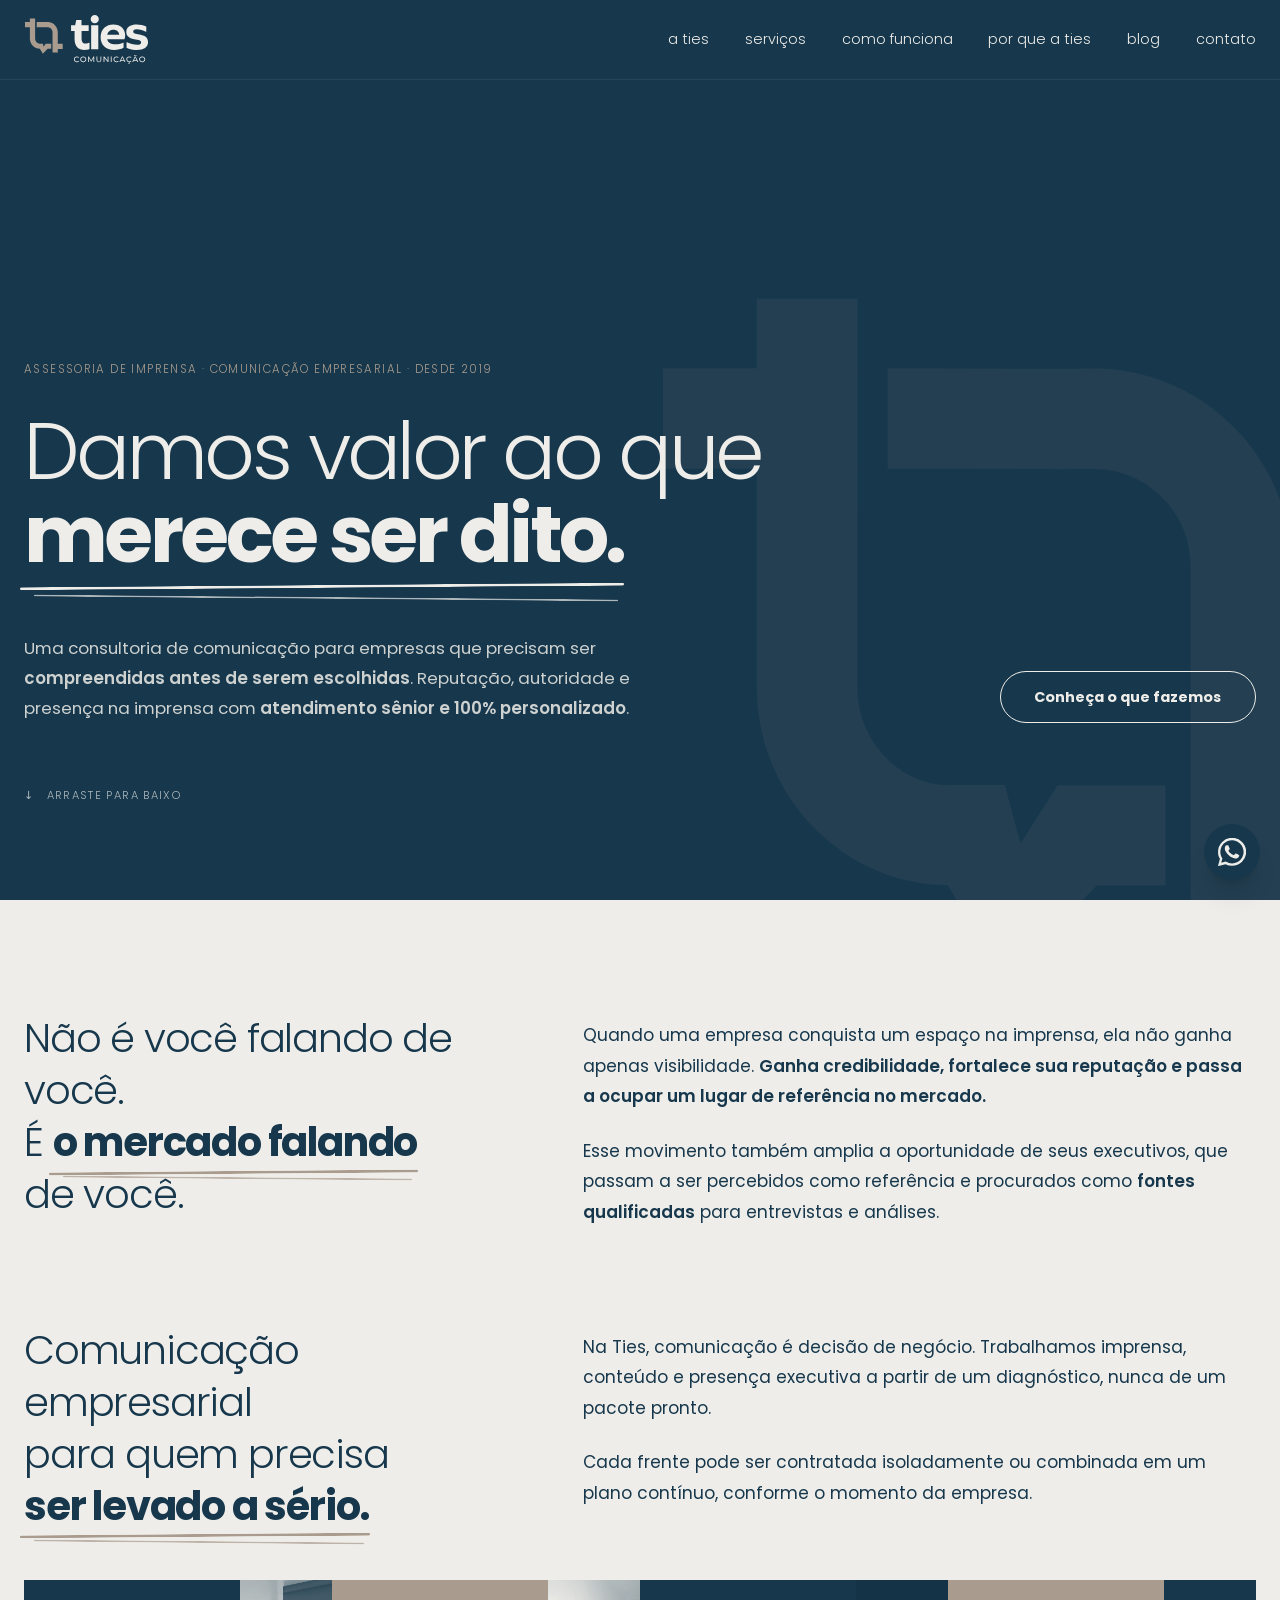
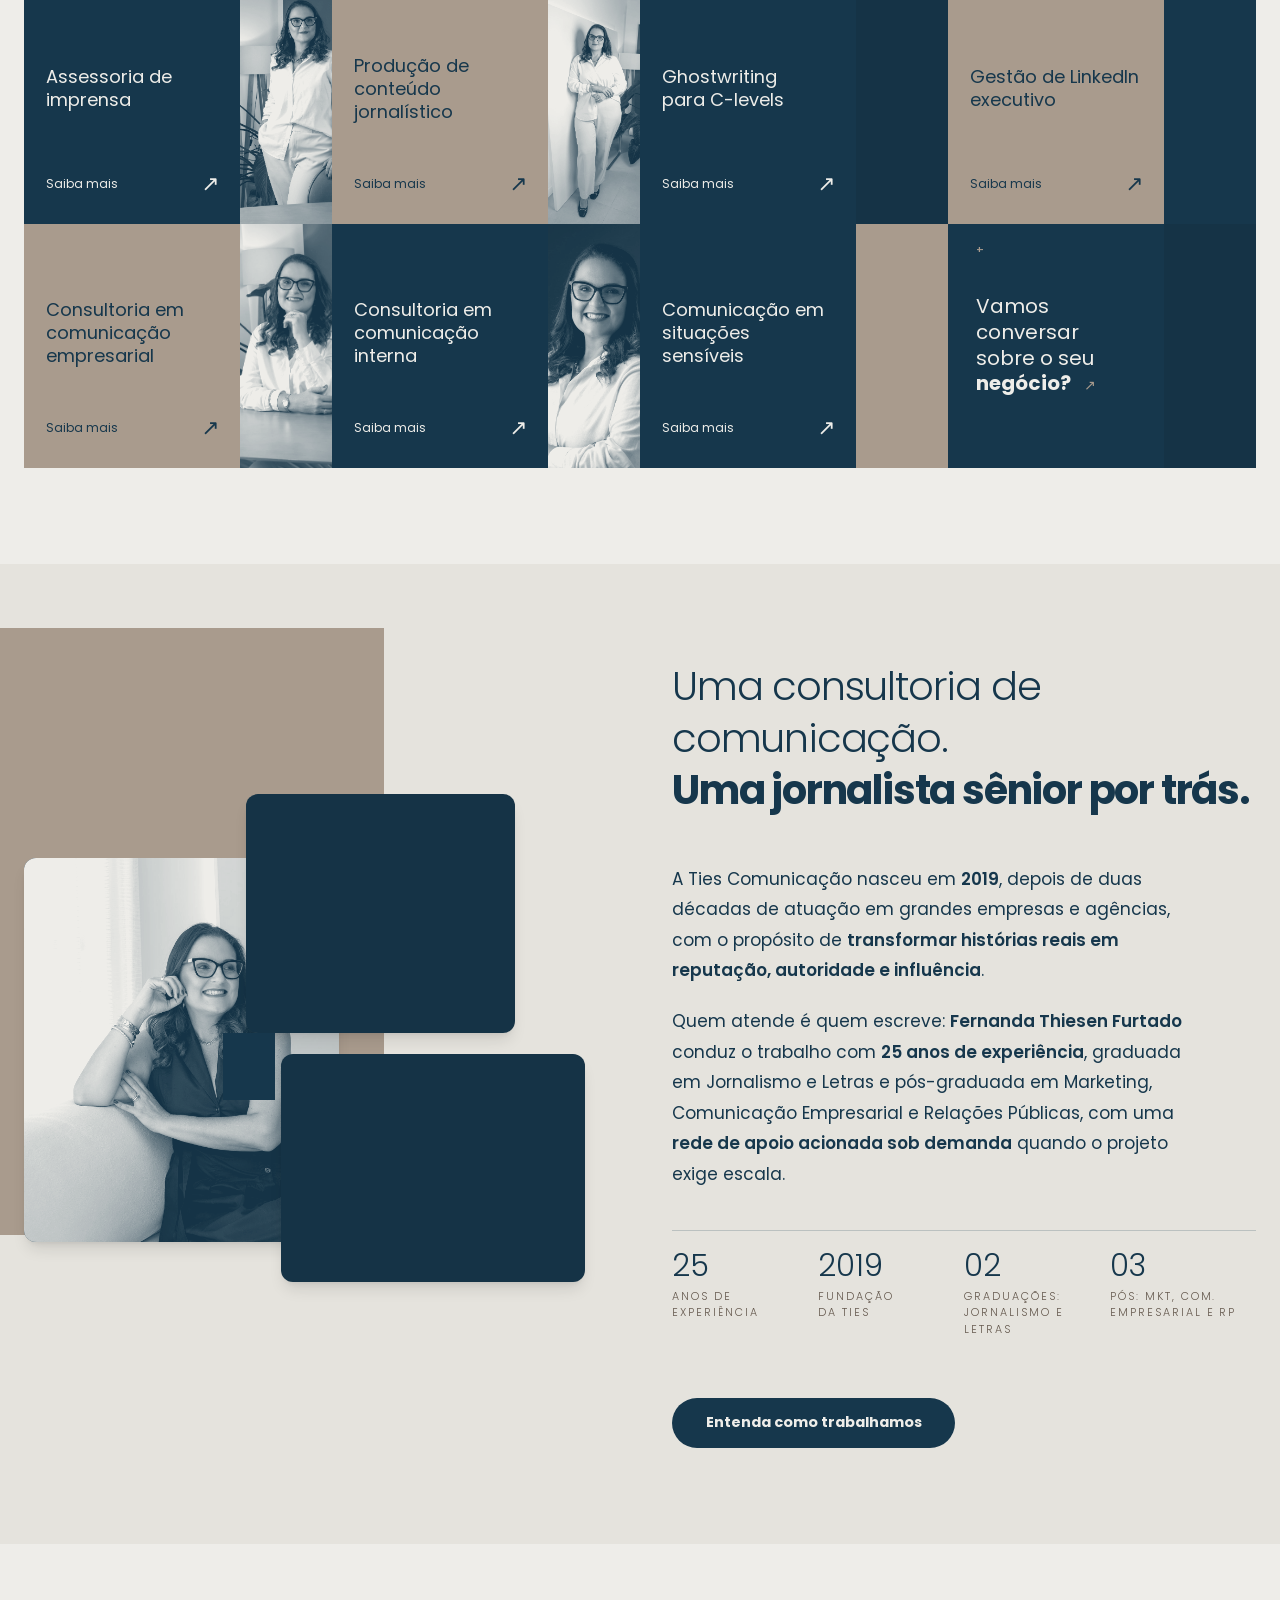
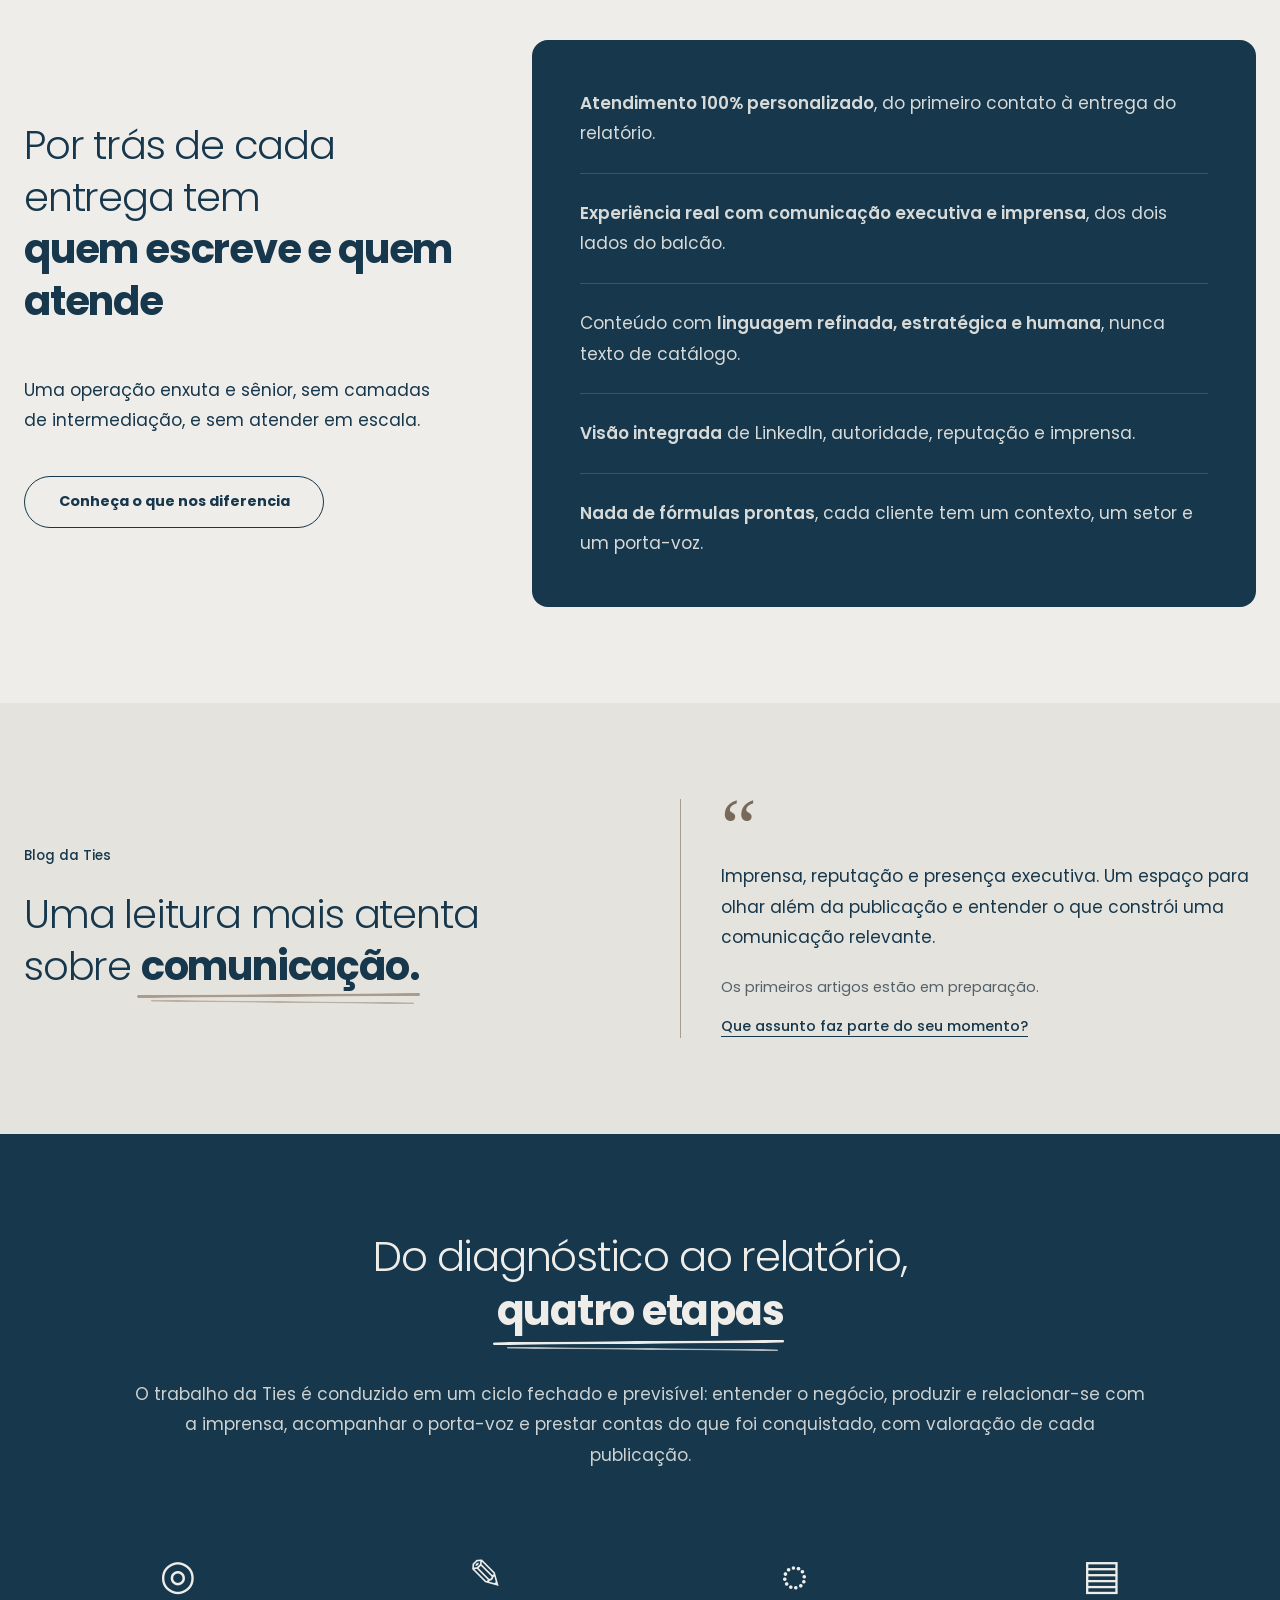
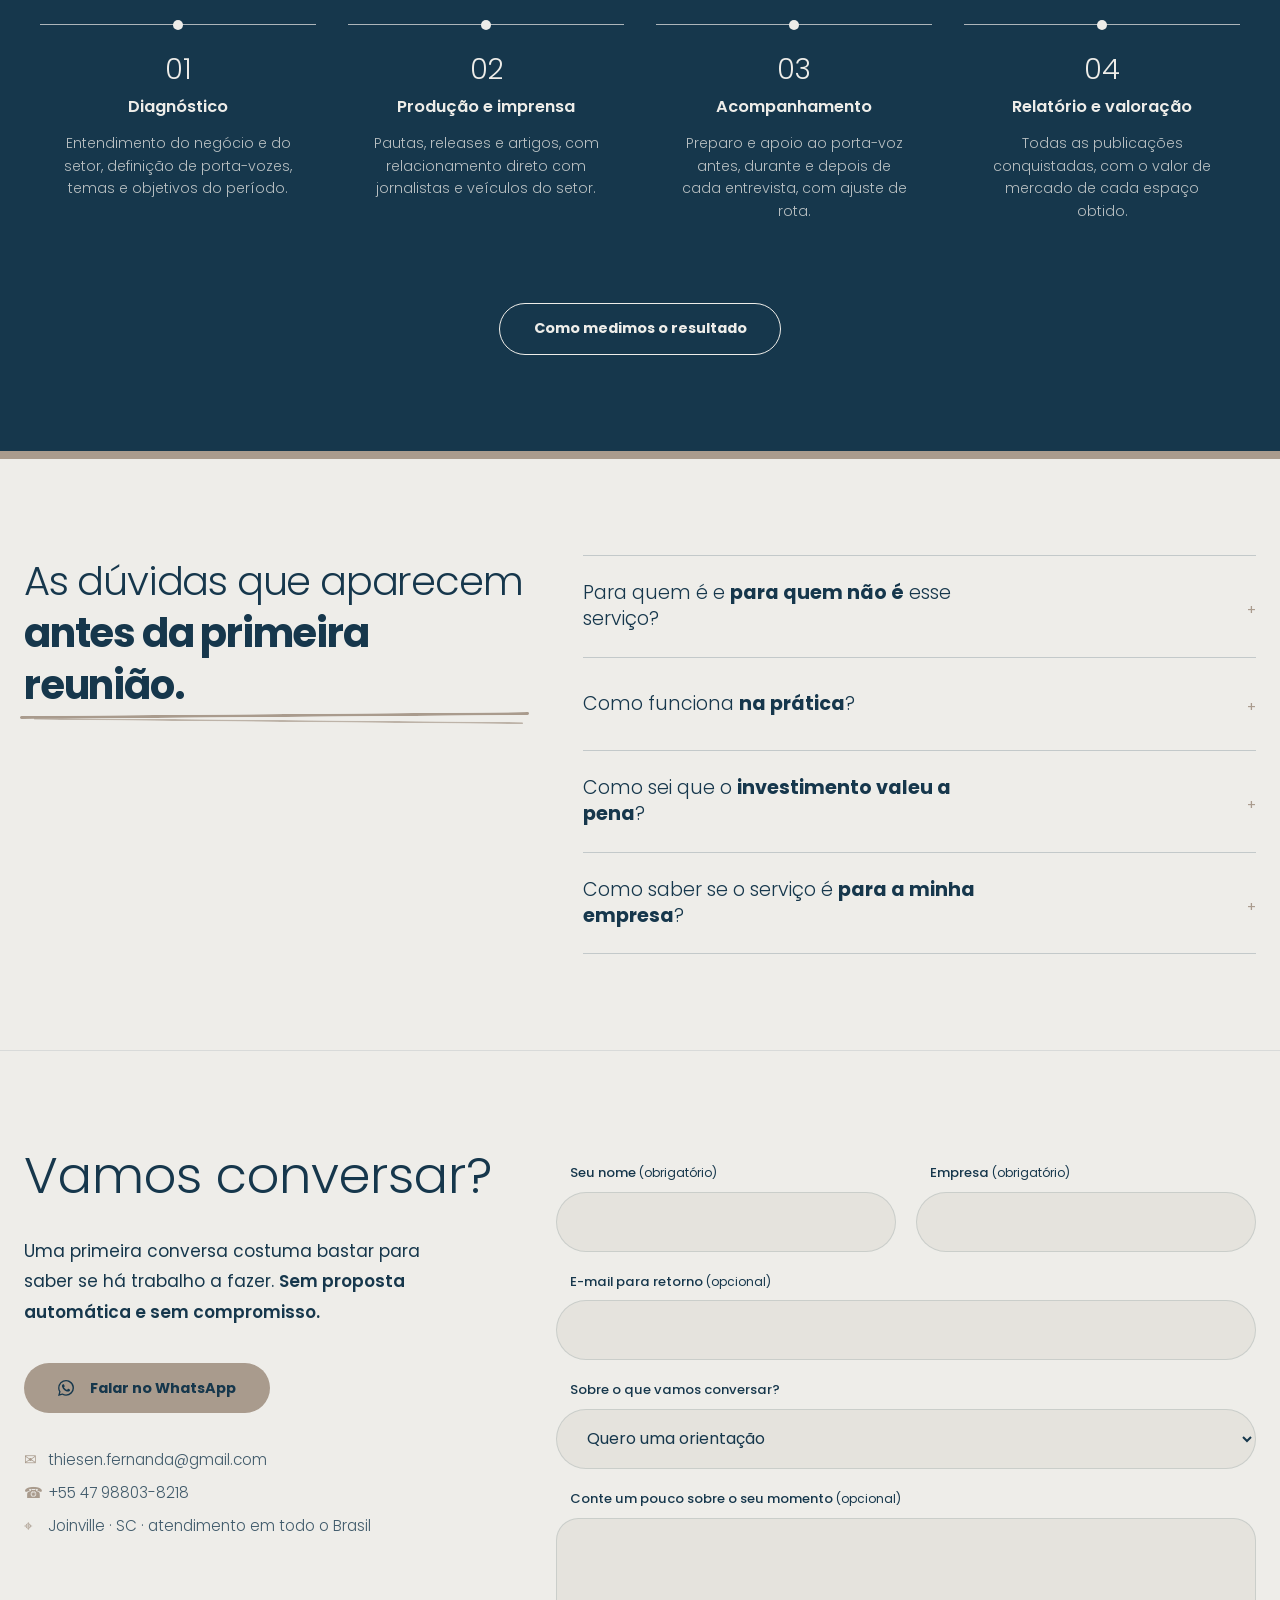
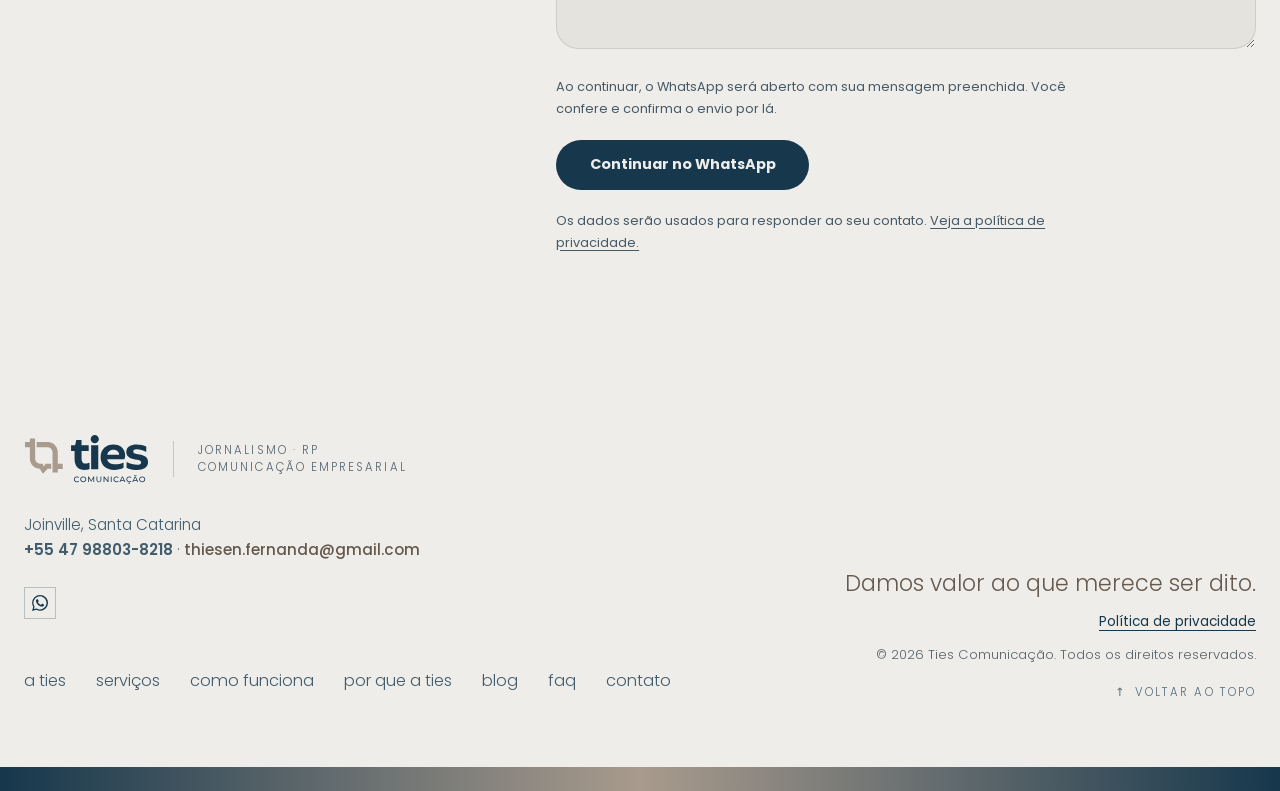
==== commit edb64777: "Ajusta rotulo inicial do contato no celular" ====
--- a/final/index.html
+++ b/final/index.html
@@ -137,7 +137,7 @@
 
 <main id="conteudo"><section id="topo" class="relative bg-navy text-offwhite min-h-screen flex flex-col justify-end overflow-hidden pt-20">
 
-  
+
   <img class="hero-symbol" src="assets/simbolo.svg" alt="" aria-hidden="true">
 
   <div class="relative mx-auto w-full max-w-ref px-6 pb-24">
@@ -175,7 +175,7 @@
       </h2>
 
       <div class="space-y-6 lg:pt-2">
-        
+
         <p class="p-ref">
           Quando uma empresa conquista um espaço na imprensa, ela não ganha apenas visibilidade.
           <b>Ganha credibilidade, fortalece sua reputação e passa a ocupar um lugar de referência
@@ -216,61 +216,61 @@
     </div>
   </div>
 
-  
-  
+
+
   <div class="mx-auto max-w-ref px-6">
     <div class="mosaic">
 
-      
+
       <button type="button" class="cell bg-navy service-button" data-service="0" aria-haspopup="dialog">
-        
+
         <span class="cell-label text-offwhite">Assessoria de<br> imprensa</span>
       <span class="service-more">Saiba mais <span aria-hidden="true">↗</span></span></button>
       <div class="cell duo"><img loading="lazy" decoding="async" src="../assets/fotos/foto-01.jpg" alt="" style="object-position:50% 22%"></div>
 
-      
+
       <button type="button" class="cell bg-taupe service-button" data-service="1" aria-haspopup="dialog">
-        
+
         <span class="cell-label text-navy">Produção de conteúdo<br> jornalístico</span>
       <span class="service-more">Saiba mais <span aria-hidden="true">↗</span></span></button>
       <div class="cell duo"><img loading="lazy" decoding="async" src="../assets/fotos/foto-05.jpg" alt="" style="object-position:62% 28%"></div>
 
-      
+
       <button type="button" class="cell bg-navy service-button" data-service="2" aria-haspopup="dialog">
-        
+
         <span class="cell-label text-offwhite">Ghostwriting<br> para C-levels</span>
       <span class="service-more">Saiba mais <span aria-hidden="true">↗</span></span></button>
       <div class="cell duo"><img loading="lazy" decoding="async" src="../assets/fotos/foto-09.jpg" alt="" style="object-position:45% 30%"></div>
 
-      
+
       <button type="button" class="cell bg-taupe service-button" data-service="3" aria-haspopup="dialog">
-        
+
         <span class="cell-label text-navy">Gestão de LinkedIn<br> executivo</span>
       <span class="service-more">Saiba mais <span aria-hidden="true">↗</span></span></button>
       <div class="cell bg-navy"></div>
 
-      
+
       <button type="button" class="cell bg-taupe service-button" data-service="4" aria-haspopup="dialog">
-        
+
         <span class="cell-label text-navy">Consultoria em<br> comunicação empresarial</span>
       <span class="service-more">Saiba mais <span aria-hidden="true">↗</span></span></button>
       <div class="cell duo"><img loading="lazy" decoding="async" src="../assets/fotos/foto-12.jpg" alt="" style="object-position:50% 20%"></div>
 
-      
+
       <button type="button" class="cell bg-navy service-button" data-service="5" aria-haspopup="dialog">
-        
+
         <span class="cell-label text-offwhite">Consultoria em<br> comunicação interna</span>
       <span class="service-more">Saiba mais <span aria-hidden="true">↗</span></span></button>
       <div class="cell duo"><img loading="lazy" decoding="async" src="../assets/fotos/foto-02.jpg" alt="" style="object-position:55% 28%"></div>
 
-      
+
       <button type="button" class="cell bg-navy service-button" data-service="6" aria-haspopup="dialog">
-        
+
         <span class="cell-label text-offwhite">Comunicação em<br> situações sensíveis</span>
       <span class="service-more">Saiba mais <span aria-hidden="true">↗</span></span></button>
       <div class="cell bg-taupe"></div>
 
-      
+
       <a href="#contato" class="cell bg-navy group">
         <span class="num text-taupe">+</span>
         <h3 class="cell-label text-offwhite">
@@ -288,13 +288,13 @@
 
 
 <section id="sobre" class="relative bg-offwhite2 overflow-hidden">
-  
+
   <div class="absolute left-0 top-16 w-[30%] h-[62%] bg-taupe hidden lg:block"></div>
 
   <div class="relative mx-auto max-w-ref px-6 py-24">
     <div class="grid lg:grid-cols-2 gap-14 lg:gap-16 items-center">
 
-      
+
       <div class="relative h-[430px] lg:h-[520px]">
         <div class="duo absolute left-0 top-16 w-[54%] h-[74%] rounded-xl shadow-lg">
           <img loading="lazy" decoding="async" src="../assets/fotos/foto-08.jpg" alt="Fernanda Thiesen Furtado, fundadora da Ties Comunicação">
@@ -327,7 +327,7 @@
           </p>
         </div>
 
-        
+
         <div class="mt-10 grid grid-cols-2 sm:grid-cols-4 border-t border-navy/20">
           <div class="py-5 pr-4"><p class="text-[1.9rem] font-light leading-none">25</p><p class="text-[.68rem] track uppercase text-taupe mt-2 font-light">anos de<br> experiência</p></div>
           <div class="py-5 pr-4"><p class="text-[1.9rem] font-light leading-none">2019</p><p class="text-[.68rem] track uppercase text-taupe mt-2 font-light">fundação<br> da Ties</p></div>
@@ -349,7 +349,7 @@
 
       <div>
         <h2 class="h-sec">
-          Por trás de cada entrega tem<br> 
+          Por trás de cada entrega tem<br>
           <b class="uline">quem escreve e quem atende</b>
         </h2>
         <p class="p-ref mt-12 max-w-[38ch]">
@@ -412,7 +412,7 @@
       produzir e relacionar-se com a imprensa, acompanhar o porta-voz e prestar contas do que foi conquistado, com valoração de cada publicação.
     </p>
 
-    
+
     <div class="mt-20 relative">
       <div class="grid grid-cols-2 lg:grid-cols-4 gap-y-14">
 
@@ -466,7 +466,7 @@
     <a href="#faq" class="pill pill-light mt-20">Como medimos o resultado</a>
   </div>
 
-  
+
   <div class="h-2 bg-taupe"></div>
 </section>
 
@@ -567,7 +567,7 @@
 <div><label for="nome">Seu nome <span>(obrigatório)</span></label><input class="inp" id="nome" name="nome" autocomplete="name" maxlength="100" required></div>
 <div><label for="empresa">Empresa <span>(obrigatório)</span></label><input class="inp" id="empresa" name="empresa" autocomplete="organization" maxlength="150" required></div>
 <div class="sm:col-span-2"><label for="email">E-mail para retorno <span>(opcional)</span></label><input class="inp" id="email" name="email" type="email" autocomplete="email" maxlength="180"></div>
-<div class="sm:col-span-2"><label for="assunto">Sobre o que vamos conversar?</label><select class="inp" id="assunto" name="assunto"><option>Ainda não sei, quero uma orientação</option><option>Assessoria de imprensa</option><option>Produção de conteúdo jornalístico</option><option>Ghostwriting para C-levels</option><option>Gestão de LinkedIn executivo</option><option>Consultoria em comunicação empresarial</option><option>Consultoria em comunicação interna</option><option>Comunicação em situações sensíveis</option></select></div>
+<div class="sm:col-span-2"><label for="assunto">Sobre o que vamos conversar?</label><select class="inp" id="assunto" name="assunto"><option>Quero uma orientação</option><option>Assessoria de imprensa</option><option>Produção de conteúdo jornalístico</option><option>Ghostwriting para C-levels</option><option>Gestão de LinkedIn executivo</option><option>Consultoria em comunicação empresarial</option><option>Consultoria em comunicação interna</option><option>Comunicação em situações sensíveis</option></select></div>
 <div class="sm:col-span-2"><label for="mensagem">Conte um pouco sobre o seu momento <span>(opcional)</span></label><textarea class="inp" id="mensagem" name="mensagem" rows="4" maxlength="1500"></textarea></div>
 </div><p class="form-explainer">Ao continuar, o WhatsApp será aberto com sua mensagem preenchida. Você confere e confirma o envio por lá.</p>
 <button type="submit" class="pill pill-solid">Continuar no WhatsApp</button>
@@ -600,8 +600,8 @@
         </div>
 
         <div class="flex gap-4 mt-6 text-navy">
-          
-          
+
+
           <a href="https://wa.me/5547988038218" aria-label="WhatsApp" class="w-8 h-8 grid place-items-center border border-navy/25 hover:bg-navy hover:text-offwhite transition"><span aria-hidden="true" class="icon fa-brands fa-whatsapp text-sm"></span></a>
         </div>
 
@@ -627,7 +627,7 @@
     </div>
   </div>
 
-  
+
   <div class="h-6 bg-gradient-to-r from-navy via-taupe to-navy"></div>
 </footer>
 
@@ -641,4 +641,4 @@
 
 
 <dialog id="serviceDialog" aria-labelledby="serviceTitle"><div class="dialog-inner"><button type="button" class="dialog-close" aria-label="Fechar detalhes do serviço">×</button><p class="section-note" id="serviceName"></p><h2 id="serviceTitle"></h2><p id="serviceDescription"></p><ul id="serviceItems"></ul><a id="serviceContact" class="pill pill-solid" href="#contato">Conversar sobre este serviço</a></div></dialog><script id="servicesData" type="application/json">[["Assessoria de imprensa", "Transformar conhecimento em notícia.", "Identificamos histórias relevantes no seu negócio e construímos o relacionamento com jornalistas e veículos locais e nacionais.", ["Diagnóstico de temas e oportunidades de pauta", "Produção de releases e contato com a imprensa", "Preparo e acompanhamento de entrevistas", "Relatório das publicações conquistadas"]], ["Produção de conteúdo jornalístico", "Clareza para histórias que merecem espaço.", "Conteúdo apurado, bem escrito e adequado ao público e ao canal. Da entrevista com a fonte à versão final do texto.", ["Entrevistas e apuração de informações", "Textos para canais próprios e externos", "Linguagem alinhada ao posicionamento da empresa"]], ["Ghostwriting para C-levels", "Suas ideias, com a força de um bom texto.", "Organizamos o conhecimento e os pontos de vista de executivos em artigos de opinião que preservam sua voz e seu posicionamento.", ["Escuta e entrevistas com o executivo", "Definição de temas e linha de argumentação", "Redação e revisão de artigos com aprovação do autor"]], ["Gestão de LinkedIn executivo", "Presença com intenção e consistência.", "Construímos uma presença profissional que conecta a experiência do executivo aos assuntos sobre os quais ele tem algo relevante a dizer.", ["Definição de posicionamento e temas", "Planejamento e produção de publicações", "Acompanhamento da presença e do engajamento"]], ["Consultoria em comunicação empresarial", "Comunicação alinhada ao negócio.", "Apoiamos empresas e gestores nas decisões de comunicação, reputação e relacionamento com seus diferentes públicos.", ["Diagnóstico e planejamento de comunicação", "Orientação de mensagens e posicionamentos", "Preparo de porta-vozes para entrevistas e eventos"]], ["Consultoria em comunicação interna", "Mais clareza entre liderança e equipe.", "Organizamos mensagens, canais e fluxos para aproximar a comunicação do dia a dia dos colaboradores e dos objetivos da empresa.", ["Diagnóstico dos canais e fluxos internos", "Alinhamento entre liderança, cultura e objetivos", "Orientação para reuniões e comunicações sensíveis"]], ["Comunicação em situações sensíveis", "Cuidado com o que se diz e como se diz.", "Orientamos gestores na construção de mensagens claras e responsáveis em momentos que exigem atenção especial ao relacionamento com seus públicos.", ["Leitura do contexto e dos públicos envolvidos", "Orientação de mensagens e posicionamentos", "Apoio à comunicação de lideranças"]]]</script>
-</body></html>+</body></html>
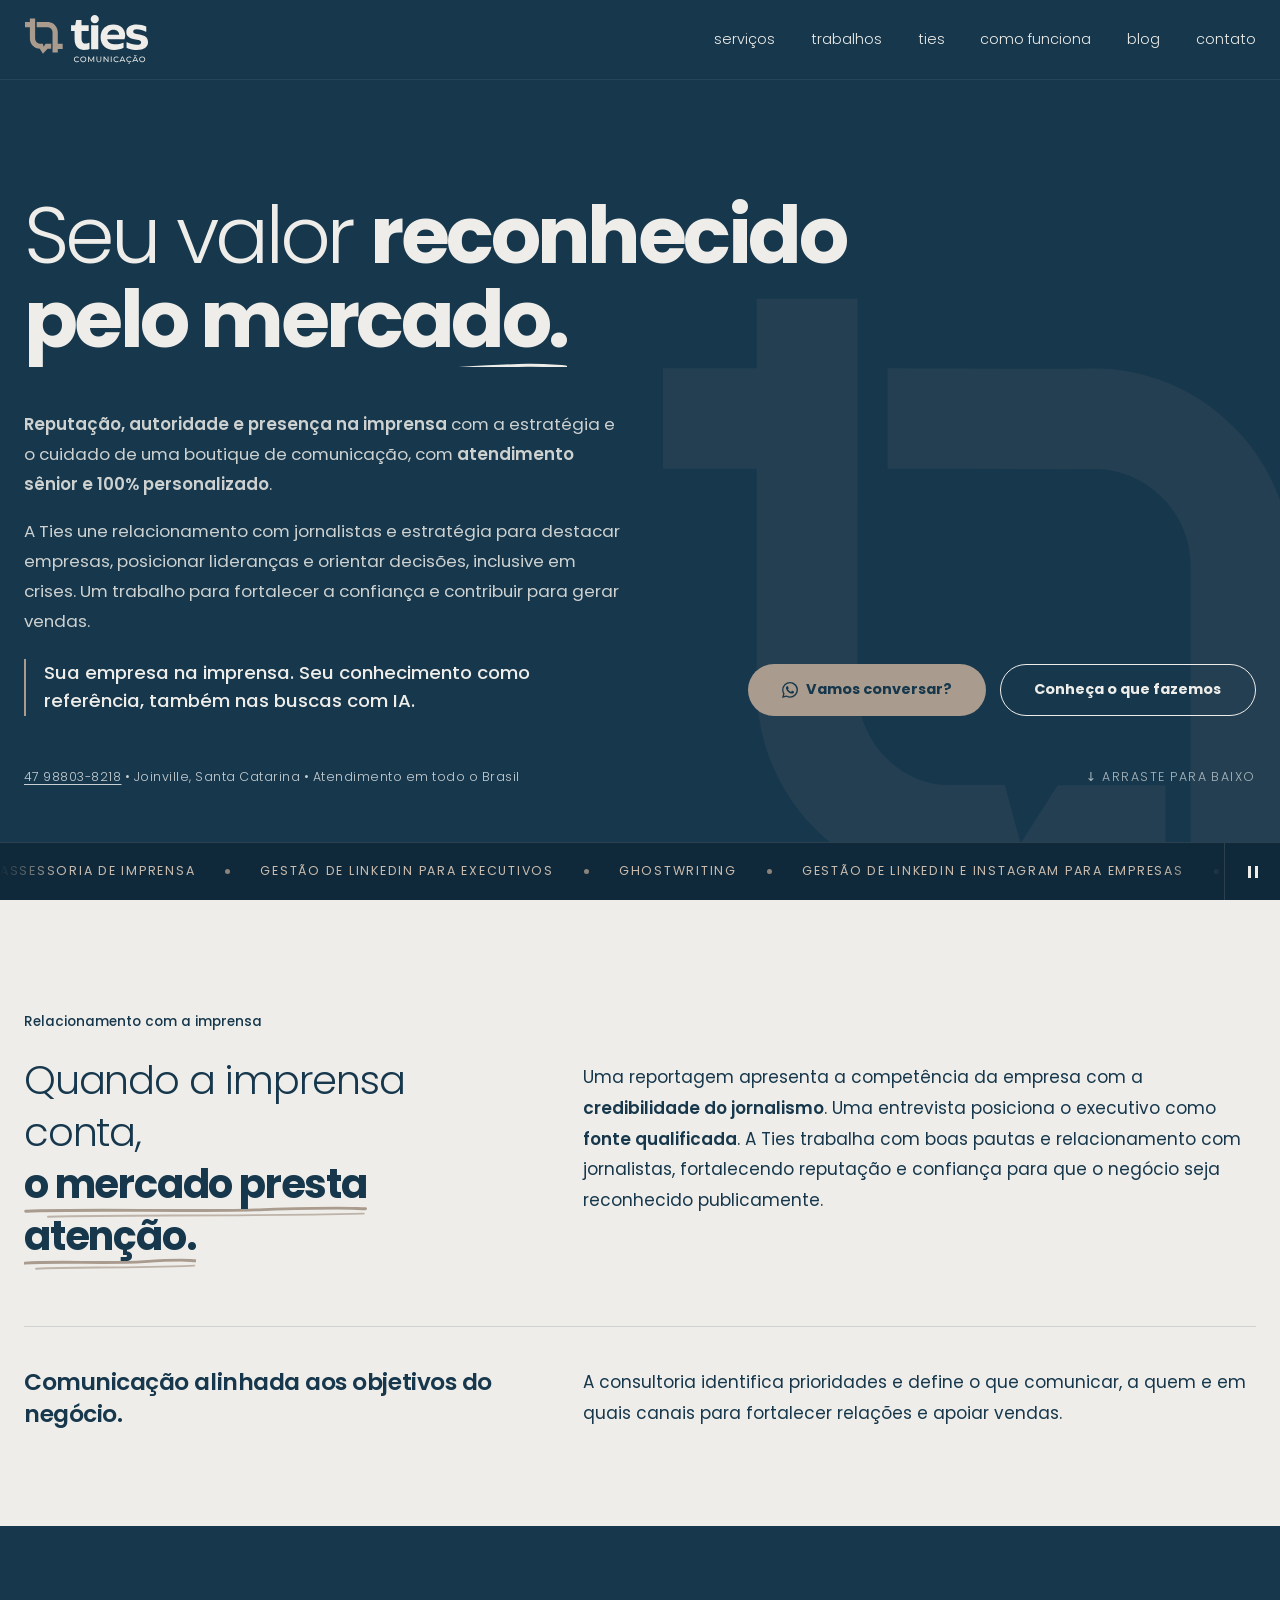
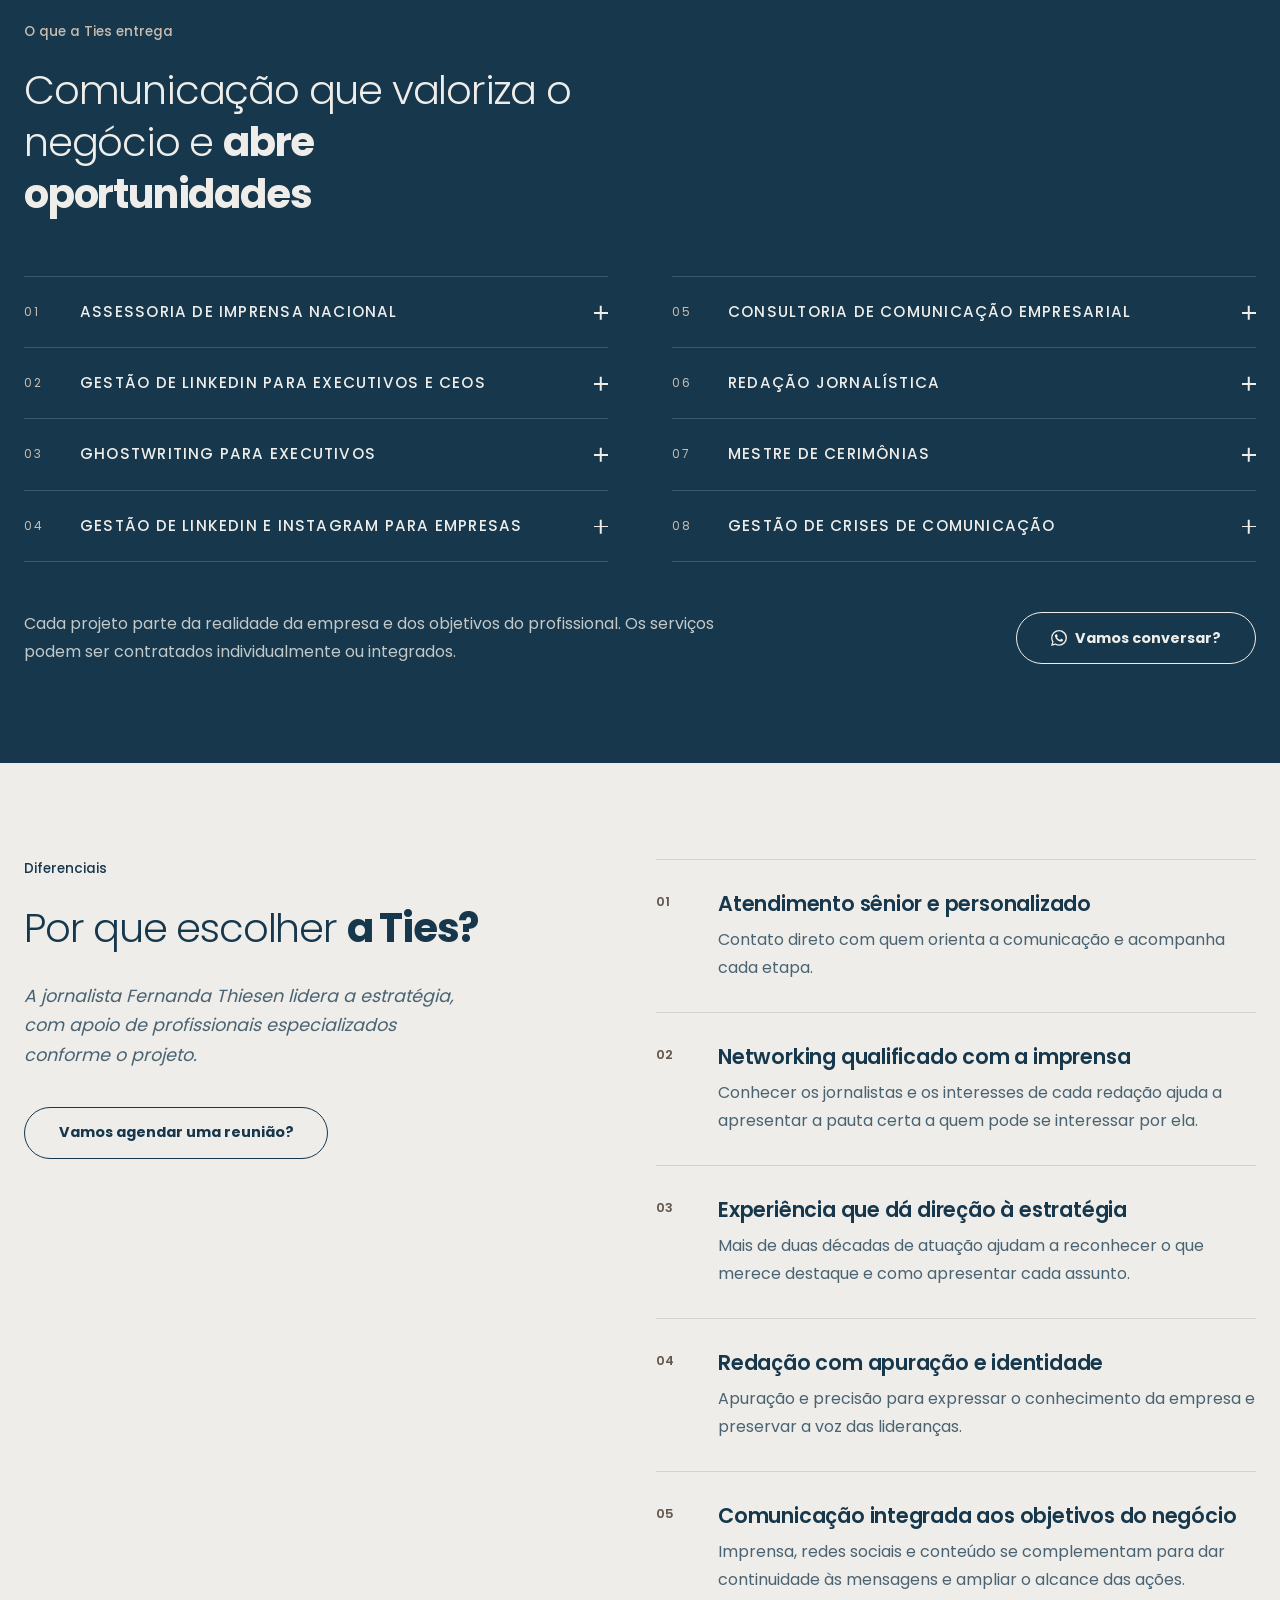
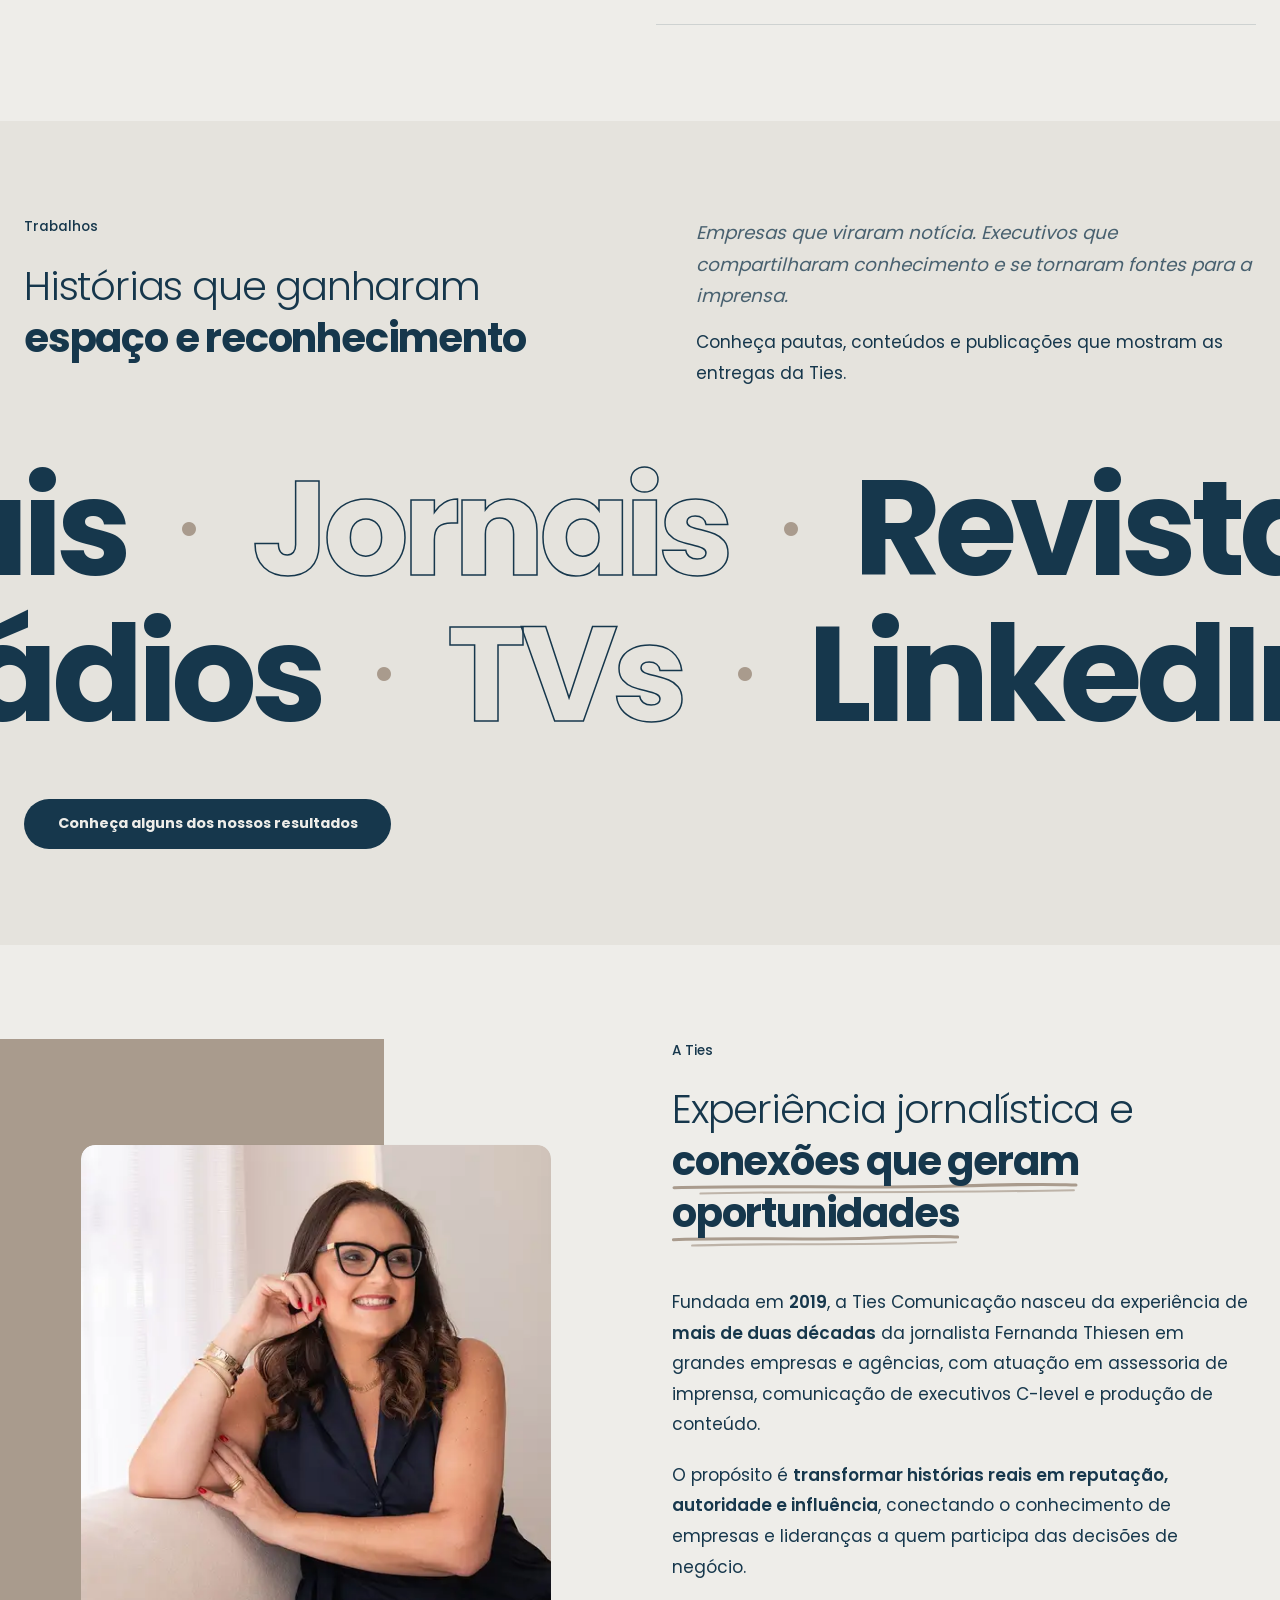
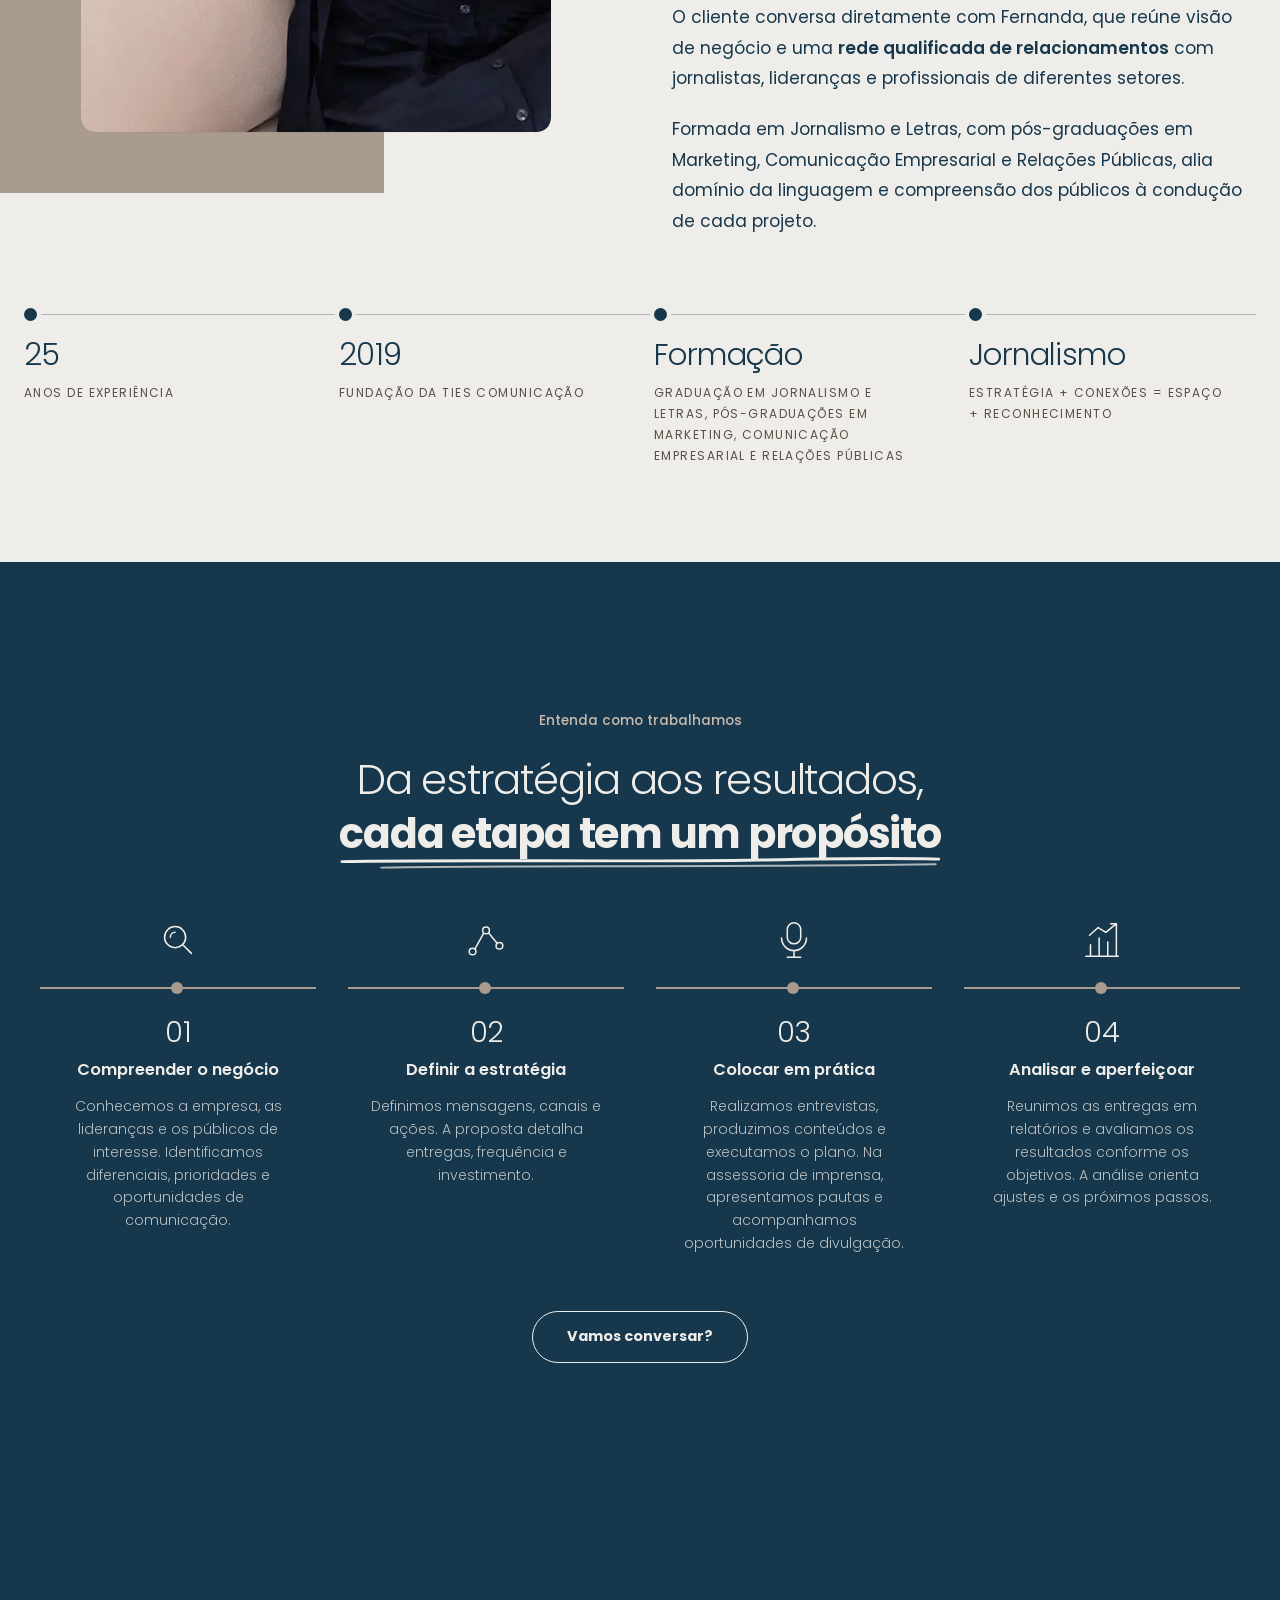
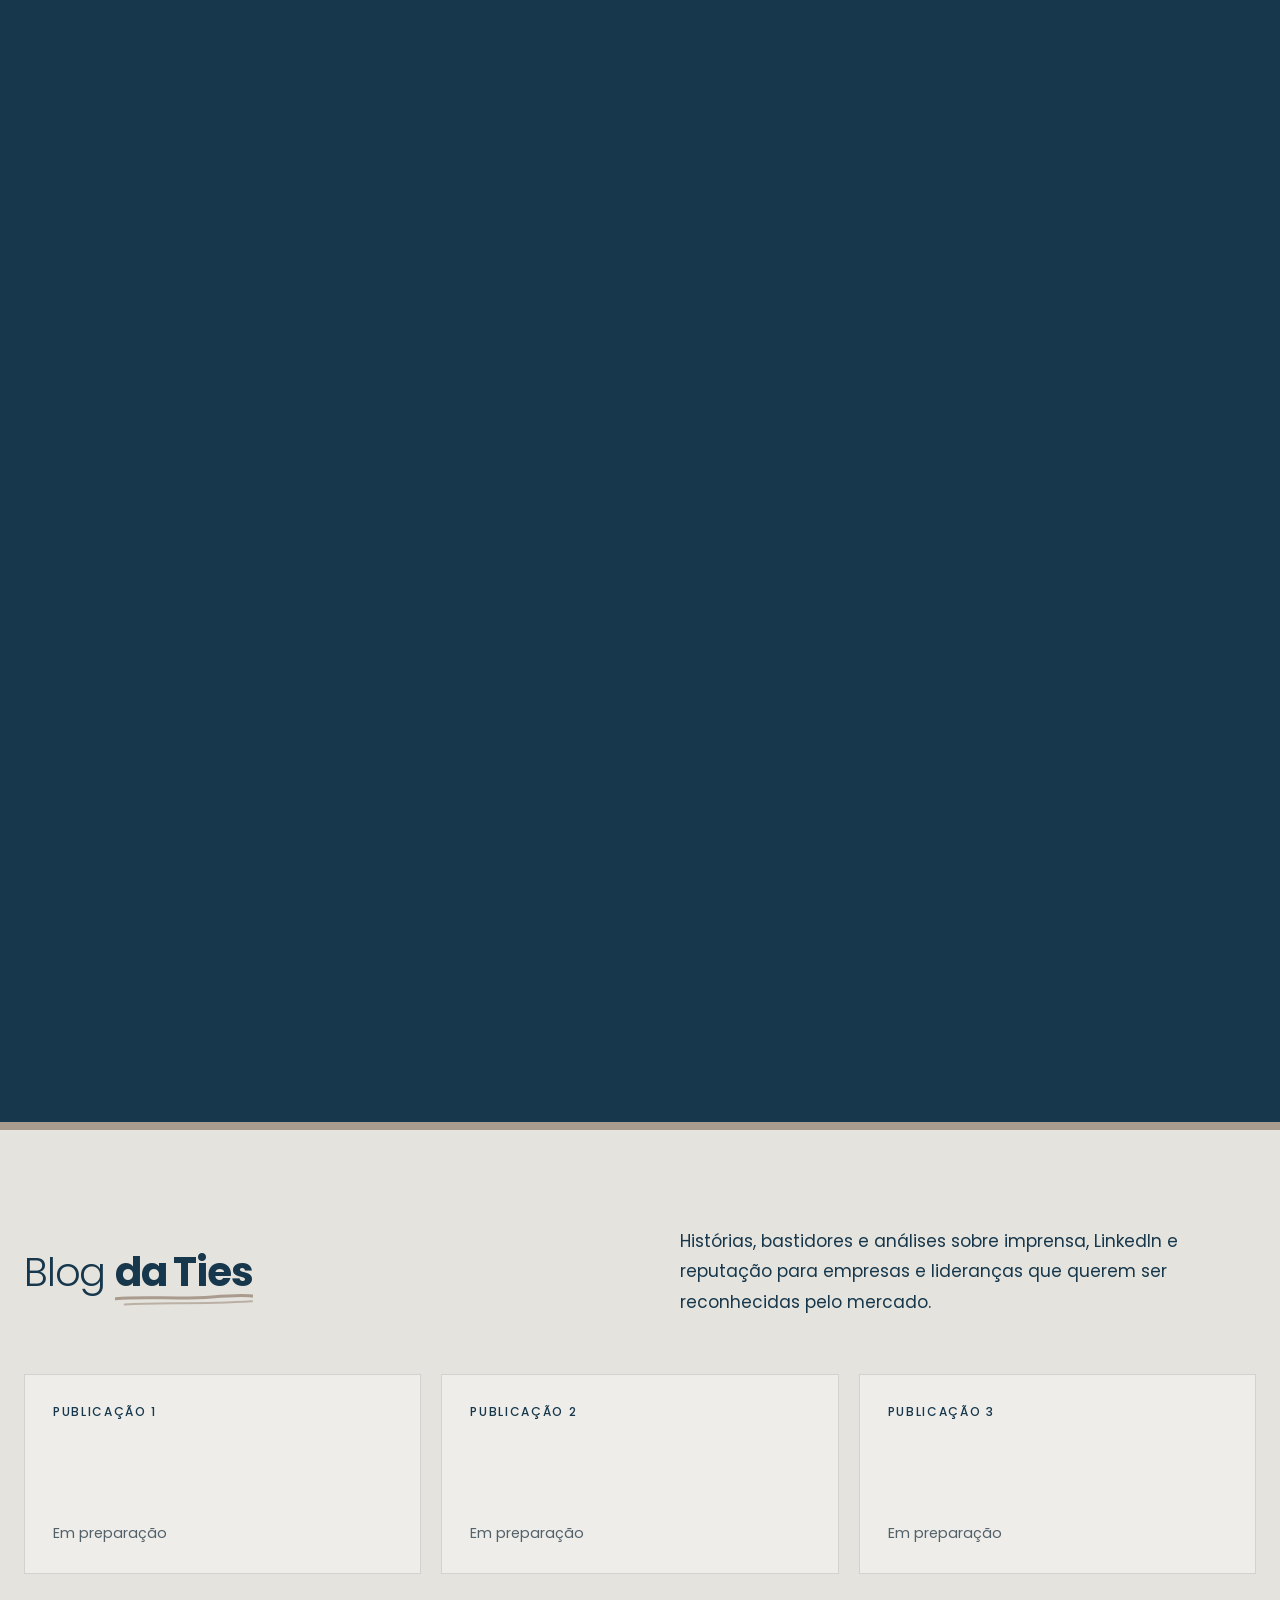
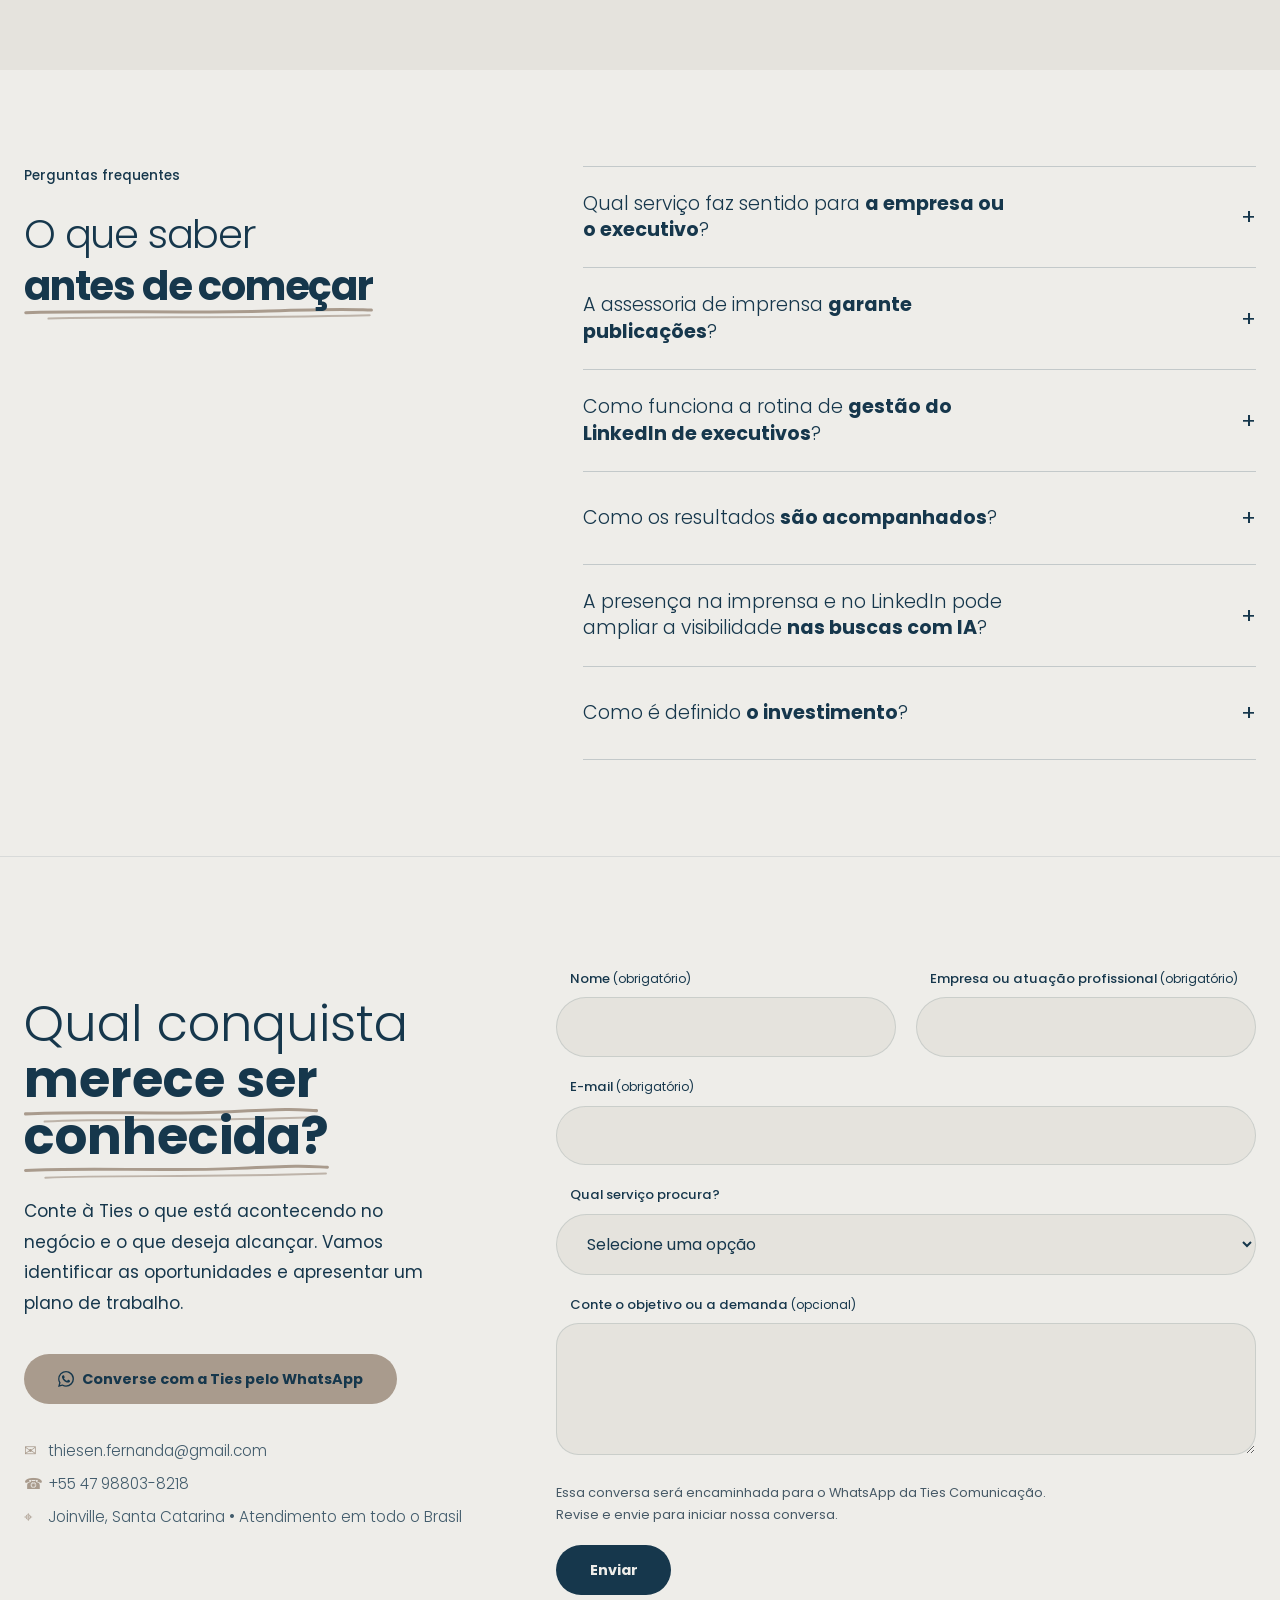
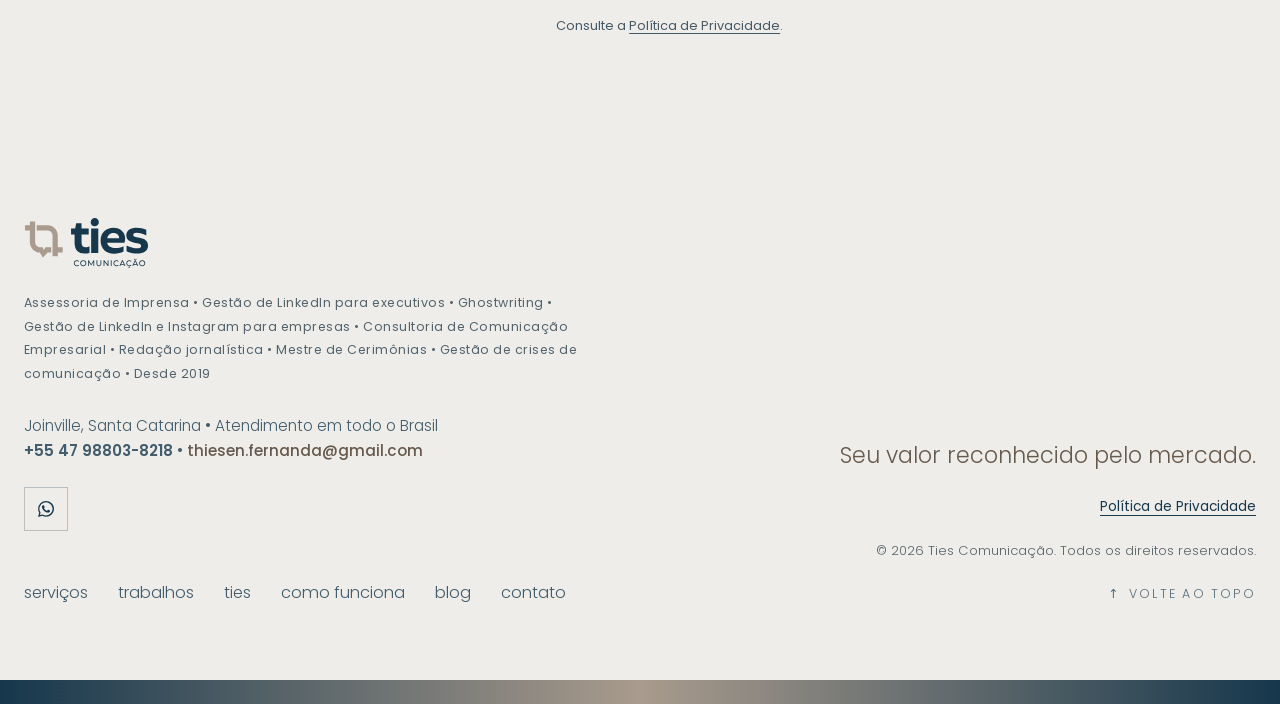
==== commit 09beb3a9: "Aplica ajustes da cliente e novo motion no site da Ties - Textos e layouts conforme o documento de a" ====
--- a/final/index.html
+++ b/final/index.html
@@ -1,16 +1,22 @@
 <!DOCTYPE html>
 <html lang="pt-BR">
 <head>
+<meta charset="UTF-8">
+<meta name="viewport" content="width=device-width, initial-scale=1.0">
 <meta name="robots" content="noindex,nofollow">
 <meta name="theme-color" content="#16374C">
 <link rel="icon" href="assets/simbolo.svg" type="image/svg+xml">
-<link rel="stylesheet" href="assets/site.css">
-
+<!--css:site--><style>*,:after,:before{--tw-border-spacing-x:0;--tw-border-spacing-y:0;--tw-translate-x:0;--tw-translate-y:0;--tw-rotate:0;--tw-skew-x:0;--tw-skew-y:0;--tw-scale-x:1;--tw-scale-y:1;--tw-pan-x:;--tw-pan-y:;--tw-pinch-zoom:;--tw-scroll-snap-strictness:proximity;--tw-gradient-from-position:;--tw-gradient-via-position:;--tw-gradient-to-position:;--tw-ordinal:;--tw-slashed-zero:;--tw-numeric-figure:;--tw-numeric-spacing:;--tw-numeric-fraction:;--tw-ring-inset:;--tw-ring-offset-width:0px;--tw-ring-offset-color:#fff;--tw-ring-color:rgba(59,130,246,.5);--tw-ring-offset-shadow:0 0 #0000;--tw-ring-shadow:0 0 #0000;--tw-shadow:0 0 #0000;--tw-shadow-colored:0 0 #0000;--tw-blur:;--tw-brightness:;--tw-contrast:;--tw-grayscale:;--tw-hue-rotate:;--tw-invert:;--tw-saturate:;--tw-sepia:;--tw-drop-shadow:;--tw-backdrop-blur:;--tw-backdrop-brightness:;--tw-backdrop-contrast:;--tw-backdrop-grayscale:;--tw-backdrop-hue-rotate:;--tw-backdrop-invert:;--tw-backdrop-opacity:;--tw-backdrop-saturate:;--tw-backdrop-sepia:;--tw-contain-size:;--tw-contain-layout:;--tw-contain-paint:;--tw-contain-style:}::backdrop{--tw-border-spacing-x:0;--tw-border-spacing-y:0;--tw-translate-x:0;--tw-translate-y:0;--tw-rotate:0;--tw-skew-x:0;--tw-skew-y:0;--tw-scale-x:1;--tw-scale-y:1;--tw-pan-x:;--tw-pan-y:;--tw-pinch-zoom:;--tw-scroll-snap-strictness:proximity;--tw-gradient-from-position:;--tw-gradient-via-position:;--tw-gradient-to-position:;--tw-ordinal:;--tw-slashed-zero:;--tw-numeric-figure:;--tw-numeric-spacing:;--tw-numeric-fraction:;--tw-ring-inset:;--tw-ring-offset-width:0px;--tw-ring-offset-color:#fff;--tw-ring-color:rgba(59,130,246,.5);--tw-ring-offset-shadow:0 0 #0000;--tw-ring-shadow:0 0 #0000;--tw-shadow:0 0 #0000;--tw-shadow-colored:0 0 #0000;--tw-blur:;--tw-brightness:;--tw-contrast:;--tw-grayscale:;--tw-hue-rotate:;--tw-invert:;--tw-saturate:;--tw-sepia:;--tw-drop-shadow:;--tw-backdrop-blur:;--tw-backdrop-brightness:;--tw-backdrop-contrast:;--tw-backdrop-grayscale:;--tw-backdrop-hue-rotate:;--tw-backdrop-invert:;--tw-backdrop-opacity:;--tw-backdrop-saturate:;--tw-backdrop-sepia:;--tw-contain-size:;--tw-contain-layout:;--tw-contain-paint:;--tw-contain-style:}*,:after,:before{box-sizing:border-box;border:0 solid #e5e7eb}:after,:before{--tw-content:""}:host,html{line-height:1.5;-webkit-text-size-adjust:100%;-moz-tab-size:4;-o-tab-size:4;tab-size:4;font-family:Poppins,system-ui,sans-serif;font-feature-settings:normal;font-variation-settings:normal;-webkit-tap-highlight-color:transparent}body{margin:0;line-height:inherit}hr{height:0;color:inherit;border-top-width:1px}abbr:where([title]){-webkit-text-decoration:underline dotted;text-decoration:underline dotted}h1,h2,h3,h4,h5,h6{font-size:inherit;font-weight:inherit}a{color:inherit;text-decoration:inherit}b,strong{font-weight:bolder}code,kbd,pre,samp{font-family:ui-monospace,SFMono-Regular,Menlo,Monaco,Consolas,Liberation Mono,Courier New,monospace;font-feature-settings:normal;font-variation-settings:normal;font-size:1em}small{font-size:80%}sub,sup{font-size:75%;line-height:0;position:relative;vertical-align:baseline}sub{bottom:-.25em}sup{top:-.5em}table{text-indent:0;border-color:inherit;border-collapse:collapse}button,input,optgroup,select,textarea{font-family:inherit;font-feature-settings:inherit;font-variation-settings:inherit;font-size:100%;font-weight:inherit;line-height:inherit;letter-spacing:inherit;color:inherit;margin:0;padding:0}button,select{text-transform:none}button,input:where([type=button]),input:where([type=reset]),input:where([type=submit]){-webkit-appearance:button;background-color:transparent;background-image:none}:-moz-focusring{outline:auto}:-moz-ui-invalid{box-shadow:none}progress{vertical-align:baseline}::-webkit-inner-spin-button,::-webkit-outer-spin-button{height:auto}[type=search]{-webkit-appearance:textfield;outline-offset:-2px}::-webkit-search-decoration{-webkit-appearance:none}::-webkit-file-upload-button{-webkit-appearance:button;font:inherit}summary{display:list-item}blockquote,dd,dl,figure,h1,h2,h3,h4,h5,h6,hr,p,pre{margin:0}fieldset{margin:0}fieldset,legend{padding:0}menu,ol,ul{list-style:none;margin:0;padding:0}dialog{padding:0}textarea{resize:vertical}input::-moz-placeholder,textarea::-moz-placeholder{opacity:1;color:#9ca3af}input::placeholder,textarea::placeholder{opacity:1;color:#9ca3af}[role=button],button{cursor:pointer}:disabled{cursor:default}audio,canvas,embed,iframe,img,object,svg,video{display:block;vertical-align:middle}img,video{max-width:100%;height:auto}[hidden]:where(:not([hidden=until-found])){display:none}.fixed{position:fixed}.absolute{position:absolute}.relative{position:relative}.inset-x-0{left:0;right:0}.-top-\[5px\]{top:-5px}.bottom-5{bottom:1.25rem}.left-0{left:0}.left-1\/2{left:50%}.left-\[34\%\]{left:34%}.left-\[38\%\]{left:38%}.left-\[44\%\]{left:44%}.right-5{right:1.25rem}.top-0{top:0}.top-16{top:4rem}.top-20{top:5rem}.top-\[46\%\]{top:46%}.top-\[50\%\]{top:50%}.z-40{z-index:40}.z-50{z-index:50}.mx-auto{margin-left:auto;margin-right:auto}.mb-12{margin-bottom:3rem}.mb-6{margin-bottom:1.5rem}.mb-8{margin-bottom:2rem}.ml-2{margin-left:.5rem}.mr-2{margin-right:.5rem}.mt-1{margin-top:.25rem}.mt-10{margin-top:2.5rem}.mt-12{margin-top:3rem}.mt-14{margin-top:3.5rem}.mt-16{margin-top:4rem}.mt-2{margin-top:.5rem}.mt-20{margin-top:5rem}.mt-3{margin-top:.75rem}.mt-5{margin-top:1.25rem}.mt-6{margin-top:1.5rem}.mt-7{margin-top:1.75rem}.mt-8{margin-top:2rem}.mt-9{margin-top:2.25rem}.block{display:block}.inline-block{display:inline-block}.inline{display:inline}.flex{display:flex}.inline-flex{display:inline-flex}.grid{display:grid}.hidden{display:none}.h-14{height:3.5rem}.h-2{height:.5rem}.h-2\.5{height:.625rem}.h-20{height:5rem}.h-6{height:1.5rem}.h-8{height:2rem}.h-9{height:2.25rem}.h-\[13\%\]{height:13%}.h-\[430px\]{height:430px}.h-\[44\%\]{height:44%}.h-\[46\%\]{height:46%}.h-\[62\%\]{height:62%}.h-\[74\%\]{height:74%}.min-h-screen{min-height:100vh}.w-14{width:3.5rem}.w-2\.5{width:.625rem}.w-5{width:1.25rem}.w-8{width:2rem}.w-\[30\%\]{width:30%}.w-\[46\%\]{width:46%}.w-\[52\%\]{width:52%}.w-\[54\%\]{width:54%}.w-\[9\%\]{width:9%}.w-full{width:100%}.w-px{width:1px}.max-w-\[17ch\]{max-width:17ch}.max-w-\[26ch\]{max-width:26ch}.max-w-\[38ch\]{max-width:38ch}.max-w-\[52ch\]{max-width:52ch}.max-w-\[54ch\]{max-width:54ch}.max-w-\[62ch\]{max-width:62ch}.max-w-\[92ch\]{max-width:92ch}.max-w-ref{max-width:1400px}.shrink-0{flex-shrink:0}.-translate-x-1\/2{--tw-translate-x:-50%;transform:translate(var(--tw-translate-x),var(--tw-translate-y)) rotate(var(--tw-rotate)) skewX(var(--tw-skew-x)) skewY(var(--tw-skew-y)) scaleX(var(--tw-scale-x)) scaleY(var(--tw-scale-y))}.grid-cols-2{grid-template-columns:repeat(2,minmax(0,1fr))}.flex-col{flex-direction:column}.flex-wrap{flex-wrap:wrap}.place-items-center{place-items:center}.items-start{align-items:flex-start}.items-center{align-items:center}.justify-end{justify-content:flex-end}.justify-between{justify-content:space-between}.gap-10{gap:2.5rem}.gap-12{gap:3rem}.gap-14{gap:3.5rem}.gap-2{gap:.5rem}.gap-2\.5{gap:.625rem}.gap-3{gap:.75rem}.gap-4{gap:1rem}.gap-5{gap:1.25rem}.gap-6{gap:1.5rem}.gap-7{gap:1.75rem}.gap-8{gap:2rem}.gap-\[3\.2rem\]{gap:3.2rem}.gap-x-12{-moz-column-gap:3rem;column-gap:3rem}.gap-y-14{row-gap:3.5rem}.gap-y-3{row-gap:.75rem}.space-y-2\.5>:not([hidden])~:not([hidden]){--tw-space-y-reverse:0;margin-top:calc(.625rem*(1 - var(--tw-space-y-reverse)));margin-bottom:calc(.625rem*var(--tw-space-y-reverse))}.space-y-3>:not([hidden])~:not([hidden]){--tw-space-y-reverse:0;margin-top:calc(.75rem*(1 - var(--tw-space-y-reverse)));margin-bottom:calc(.75rem*var(--tw-space-y-reverse))}.space-y-4>:not([hidden])~:not([hidden]){--tw-space-y-reverse:0;margin-top:calc(1rem*(1 - var(--tw-space-y-reverse)));margin-bottom:calc(1rem*var(--tw-space-y-reverse))}.space-y-5>:not([hidden])~:not([hidden]){--tw-space-y-reverse:0;margin-top:calc(1.25rem*(1 - var(--tw-space-y-reverse)));margin-bottom:calc(1.25rem*var(--tw-space-y-reverse))}.space-y-6>:not([hidden])~:not([hidden]){--tw-space-y-reverse:0;margin-top:calc(1.5rem*(1 - var(--tw-space-y-reverse)));margin-bottom:calc(1.5rem*var(--tw-space-y-reverse))}.divide-y>:not([hidden])~:not([hidden]){--tw-divide-y-reverse:0;border-top-width:calc(1px*(1 - var(--tw-divide-y-reverse)));border-bottom-width:calc(1px*var(--tw-divide-y-reverse))}.divide-white\/15>:not([hidden])~:not([hidden]){border-color:hsla(0,0%,100%,.15)}.overflow-hidden{overflow:hidden}.rounded-2xl{border-radius:1rem}.rounded-full{border-radius:9999px}.rounded-xl{border-radius:.75rem}.border{border-width:1px}.border-b{border-bottom-width:1px}.border-t{border-top-width:1px}.border-navy\/10{border-color:rgba(22,55,76,.1)}.border-navy\/20{border-color:rgba(22,55,76,.2)}.border-navy\/25{border-color:rgba(22,55,76,.25)}.border-offwhite\/70{border-color:hsla(48,13%,92%,.7)}.border-white\/10{border-color:hsla(0,0%,100%,.1)}.bg-navy{--tw-bg-opacity:1;background-color:rgb(22 55 76/var(--tw-bg-opacity,1))}.bg-navy\/20{background-color:rgba(22,55,76,.2)}.bg-offwhite{--tw-bg-opacity:1;background-color:rgb(238 237 233/var(--tw-bg-opacity,1))}.bg-offwhite2{--tw-bg-opacity:1;background-color:rgb(229 227 221/var(--tw-bg-opacity,1))}.bg-taupe{--tw-bg-opacity:1;background-color:rgb(169 155 141/var(--tw-bg-opacity,1))}.bg-gradient-to-r{background-image:linear-gradient(to right,var(--tw-gradient-stops))}.from-navy{--tw-gradient-from:#16374c var(--tw-gradient-from-position);--tw-gradient-to:rgba(22,55,76,0) var(--tw-gradient-to-position);--tw-gradient-stops:var(--tw-gradient-from),var(--tw-gradient-to)}.via-taupe{--tw-gradient-to:hsla(30,14%,61%,0) var(--tw-gradient-to-position);--tw-gradient-stops:var(--tw-gradient-from),#a99b8d var(--tw-gradient-via-position),var(--tw-gradient-to)}.to-navy{--tw-gradient-to:#16374c var(--tw-gradient-to-position)}.p-9{padding:2.25rem}.px-4{padding-left:1rem;padding-right:1rem}.px-6{padding-left:1.5rem;padding-right:1.5rem}.py-16{padding-top:4rem;padding-bottom:4rem}.py-24{padding-top:6rem;padding-bottom:6rem}.py-5{padding-top:1.25rem;padding-bottom:1.25rem}.py-6{padding-top:1.5rem;padding-bottom:1.5rem}.pb-24{padding-bottom:6rem}.pb-4{padding-bottom:1rem}.pb-6{padding-bottom:1.5rem}.pr-4{padding-right:1rem}.pt-1\.5{padding-top:.375rem}.pt-2{padding-top:.5rem}.pt-20{padding-top:5rem}.pt-24{padding-top:6rem}.pt-6{padding-top:1.5rem}.text-center{text-align:center}.font-sans{font-family:Poppins,system-ui,sans-serif}.\!text-\[2\.3rem\]{font-size:2.3rem!important}.text-2xl{font-size:1.5rem;line-height:2rem}.text-\[\.68rem\]{font-size:.68rem}.text-\[\.72rem\]{font-size:.72rem}.text-\[\.7rem\]{font-size:.7rem}.text-\[\.82rem\]{font-size:.82rem}.text-\[\.88rem\]{font-size:.88rem}.text-\[\.95rem\]{font-size:.95rem}.text-\[1\.02rem\]{font-size:1.02rem}.text-\[1\.2rem\]{font-size:1.2rem}.text-\[1\.4rem\]{font-size:1.4rem}.text-\[1\.75rem\]{font-size:1.75rem}.text-\[1\.9rem\]{font-size:1.9rem}.text-\[2\.6rem\]{font-size:2.6rem}.text-\[2\.8rem\]{font-size:2.8rem}.text-\[3rem\]{font-size:3rem}.text-sm{font-size:.875rem;line-height:1.25rem}.text-xl{font-size:1.25rem;line-height:1.75rem}.font-bold{font-weight:700}.font-light{font-weight:300}.font-medium{font-weight:500}.font-semibold{font-weight:600}.uppercase{text-transform:uppercase}.lowercase{text-transform:lowercase}.leading-\[1\.05\]{line-height:1.05}.leading-\[1\.1\]{line-height:1.1}.leading-none{line-height:1}.leading-relaxed{line-height:1.625}.leading-snug{line-height:1.375}.text-navy{--tw-text-opacity:1;color:rgb(22 55 76/var(--tw-text-opacity,1))}.text-navy\/55{color:rgba(22,55,76,.55)}.text-navy\/60{color:rgba(22,55,76,.6)}.text-navy\/70{color:rgba(22,55,76,.7)}.text-navy\/80{color:rgba(22,55,76,.8)}.text-navy\/85{color:rgba(22,55,76,.85)}.text-offwhite{--tw-text-opacity:1;color:rgb(238 237 233/var(--tw-text-opacity,1))}.text-offwhite\/40{color:hsla(48,13%,92%,.4)}.text-offwhite\/75{color:hsla(48,13%,92%,.75)}.text-offwhite\/85{color:hsla(48,13%,92%,.85)}.text-offwhite\/90{color:hsla(48,13%,92%,.9)}.text-taupe{--tw-text-opacity:1;color:rgb(169 155 141/var(--tw-text-opacity,1))}.shadow-lg{--tw-shadow:0 10px 15px -3px rgba(0,0,0,.1),0 4px 6px -4px rgba(0,0,0,.1);--tw-shadow-colored:0 10px 15px -3px var(--tw-shadow-color),0 4px 6px -4px var(--tw-shadow-color)}.shadow-lg,.shadow-xl{box-shadow:var(--tw-ring-offset-shadow,0 0 #0000),var(--tw-ring-shadow,0 0 #0000),var(--tw-shadow)}.shadow-xl{--tw-shadow:0 20px 25px -5px rgba(0,0,0,.1),0 8px 10px -6px rgba(0,0,0,.1);--tw-shadow-colored:0 20px 25px -5px var(--tw-shadow-color),0 8px 10px -6px var(--tw-shadow-color)}.transition{transition-property:color,background-color,border-color,text-decoration-color,fill,stroke,opacity,box-shadow,transform,filter,-webkit-backdrop-filter;transition-property:color,background-color,border-color,text-decoration-color,fill,stroke,opacity,box-shadow,transform,filter,backdrop-filter;transition-property:color,background-color,border-color,text-decoration-color,fill,stroke,opacity,box-shadow,transform,filter,backdrop-filter,-webkit-backdrop-filter;transition-timing-function:cubic-bezier(.4,0,.2,1);transition-duration:.15s}.hover\:bg-navy:hover{--tw-bg-opacity:1;background-color:rgb(22 55 76/var(--tw-bg-opacity,1))}.hover\:bg-navydeep:hover{--tw-bg-opacity:1;background-color:rgb(16 42 59/var(--tw-bg-opacity,1))}.hover\:text-navy:hover{--tw-text-opacity:1;color:rgb(22 55 76/var(--tw-text-opacity,1))}.hover\:text-offwhite:hover{--tw-text-opacity:1;color:rgb(238 237 233/var(--tw-text-opacity,1))}.hover\:text-taupe:hover{--tw-text-opacity:1;color:rgb(169 155 141/var(--tw-text-opacity,1))}.group:hover .group-hover\:translate-x-1{--tw-translate-x:0.25rem;transform:translate(var(--tw-translate-x),var(--tw-translate-y)) rotate(var(--tw-rotate)) skewX(var(--tw-skew-x)) skewY(var(--tw-skew-y)) scaleX(var(--tw-scale-x)) scaleY(var(--tw-scale-y))}@media (min-width:640px){.sm\:col-span-2{grid-column:span 2/span 2}.sm\:grid-cols-2{grid-template-columns:repeat(2,minmax(0,1fr))}.sm\:grid-cols-4{grid-template-columns:repeat(4,minmax(0,1fr))}.sm\:text-\[4\.4rem\]{font-size:4.4rem}}@media (min-width:1024px){.lg\:block{display:block}.lg\:flex{display:flex}.lg\:hidden{display:none}.lg\:h-\[520px\]{height:520px}.lg\:grid-cols-2{grid-template-columns:repeat(2,minmax(0,1fr))}.lg\:grid-cols-4{grid-template-columns:repeat(4,minmax(0,1fr))}.lg\:grid-cols-\[1fr_auto\]{grid-template-columns:1fr auto}.lg\:grid-cols-\[36\%_1fr\]{grid-template-columns:36% 1fr}.lg\:grid-cols-\[38\%_1fr\]{grid-template-columns:38% 1fr}.lg\:grid-cols-\[41\%_1fr\]{grid-template-columns:41% 1fr}.lg\:flex-row{flex-direction:row}.lg\:items-end{align-items:flex-end}.lg\:justify-between{justify-content:space-between}.lg\:gap-16{gap:4rem}.lg\:gap-\[54px\]{gap:54px}.lg\:self-end{align-self:flex-end}.lg\:p-12{padding:3rem}.lg\:pt-2{padding-top:.5rem}.lg\:pt-28{padding-top:7rem}.lg\:pt-4{padding-top:1rem}.lg\:text-right{text-align:right}.lg\:\!text-\[2\.6rem\]{font-size:2.6rem!important}.lg\:text-\[3\.2rem\]{font-size:3.2rem}.lg\:text-\[5\.6rem\]{font-size:5.6rem}}</style><!--/css:site-->
+
+<link rel="preload" href="assets/poppins-0.woff2" as="font" type="font/woff2" crossorigin>
+<link rel="preload" href="assets/poppins-4.woff2" as="font" type="font/woff2" crossorigin>
+<link rel="preload" href="assets/poppins-1.woff2" as="font" type="font/woff2" crossorigin>
+<script src="assets/vendor/lenis.min.js" defer></script>
 <script src="assets/site.js" defer></script>
-<meta charset="UTF-8">
-<meta name="viewport" content="width=device-width, initial-scale=1.0">
-<title>Ties Comunicação | Damos valor ao que merece ser dito.</title>
-<meta name="description" content="Ties Comunicação, consultoria de comunicação empresarial e assessoria de imprensa para empresas, executivos e C-levels.">
+<script src="assets/motion.js" defer></script>
+<script>document.documentElement.classList.add('js');if(matchMedia('(prefers-reduced-motion: no-preference)').matches)document.documentElement.classList.add('motion')</script>
+<title>Ties Comunicação | Seu valor reconhecido pelo mercado.</title>
+<meta name="description" content="Ties Comunicação: assessoria de imprensa, gestão de LinkedIn para executivos, ghostwriting, consultoria de comunicação empresarial e gestão de crises. Joinville, SC, atendimento em todo o Brasil.">
 
 
 
@@ -104,7 +110,7 @@
     .cell-label { font-size:1.1rem; padding:0 1.5rem; }
   }
 </style>
-<link rel="stylesheet" href="assets/final.css"></head>
+<!--css:final--><style>@font-face{font-family: 'Poppins';font-style: normal;font-weight: 300;font-display: swap;src: url(assets/poppins-0.woff2) format('woff2')}@font-face{font-family: 'Poppins';font-style: normal;font-weight: 400;font-display: swap;src: url(assets/poppins-1.woff2) format('woff2')}@font-face{font-family: 'Poppins';font-style: normal;font-weight: 500;font-display: swap;src: url(assets/poppins-2.woff2) format('woff2')}@font-face{font-family: 'Poppins';font-style: normal;font-weight: 600;font-display: swap;src: url(assets/poppins-3.woff2) format('woff2')}@font-face{font-family: 'Poppins';font-style: normal;font-weight: 700;font-display: swap;src: url(assets/poppins-4.woff2) format('woff2')}:root{color-scheme:light;--navy:#16374c;--paper:#eeede9;--taupe:#a99b8d}html{scroll-behavior:smooth;scroll-padding-top:100px}body{background:var(--paper);color:var(--navy);margin:0}button,input,select,textarea{font:inherit}button,a{-webkit-tap-highlight-color:transparent}button{cursor:pointer}button:focus-visible,a:focus-visible,summary:focus-visible{outline:3px solid #8c745e;outline-offset:5px}input:focus-visible,select:focus-visible,textarea:focus-visible{outline:2px solid var(--navy);outline-offset:3px}[hidden]{display:none!important}.skip-link{position:fixed;top:10px;left:12px;z-index:100;background:var(--paper);color:var(--navy);padding:14px;transform:translateY(-160%)}.skip-link:focus{transform:none}.brand-logo{width:125px;height:52px;object-fit:contain}header{border-bottom:1px solid #ffffff12}header nav{gap:clamp(18px,2.8vw,45px)!important;font-size:.9rem!important}header a,footer nav a{padding-block:10px}#menuBtn{width:48px;height:48px;display:grid;place-items:center;border:1px solid #ffffff35;border-radius:50%}#mobileMenu{max-height:calc(100dvh - 80px);overflow-y:auto}#mobileMenu a{padding:9px 0}#topo{min-height: min(960px,100svh)}.hero-symbol{position:absolute;right:-9%;bottom:-21%;width:58%;height:100%;opacity:.085;object-fit:contain;pointer-events:none}.h-hero{letter-spacing:-.045em}#topo .h-hero{max-width:17ch;font-size:clamp(3rem,6.2vw,6.2rem)}#topo .p-ref{font-size:1.05rem;max-width:57ch}#topo .track{letter-spacing:.12em}#topo .text-offwhite\/40{color:#acb8bd}footer .text-navy\/60{color:#52636e}.pill{text-transform:none;letter-spacing:0;font-size:.9rem;min-height:48px;display:inline-flex;align-items:center;justify-content:center;gap:8px}.p-ref{line-height:1.8}.h-sec{letter-spacing:-.03em;line-height:1.3}.uline::after{right:0}.uline::before{right:6px}.service-button{text-align:left;border:0;color:var(--paper)}.service-button.bg-taupe{color:var(--navy)}.service-button .cell-label{padding:20px 22px 45px;font-size:clamp(1rem,1.4vw,1.27rem);align-items:center}.service-more{position:absolute;bottom:23px;left:22px;right:20px;display:flex;justify-content:space-between;align-items:center;font-size:.75rem}.service-more span{font-size:1.35rem;transition:transform .2s}.service-button:hover .service-more span{transform:translate(3px,-3px)}.service-button:focus-visible{z-index:5;outline-offset:-5px;outline-color:var(--paper)}.service-button.bg-taupe:focus-visible{outline-color:var(--navy)}.mosaic .cell{min-width:0;height:244px}.cell.duo img{transition:filter .3s}.duo img{object-position:center 25%}#sobre .duo{position:absolute}#sobre .text-taupe{color:#64584d}#sobre .p-ref{max-width:56ch}#sobre .uline{display:inline}#sobre .uline::before,#sobre .uline::after{display:none}#diferenciais .uline{display:inline}#diferenciais .uline::before,#diferenciais .uline::after{display:none}.blog-layout{display:grid;grid-template-columns:1fr 1fr;gap:80px;align-items:center}.section-note{font-size:.85rem;margin-bottom:22px;font-weight:500}.blog-empty{position:relative;border-left:1px solid #a99b8d;padding-left:40px}.blog-mark{font-family:Georgia,serif;font-size:5rem;line-height:.7;color:#79695b}.blog-status{font-size:.9rem;margin:24px 0 16px;color:#53616a}.text-link{text-decoration:underline;text-underline-offset:5px;font-weight:500;font-size:.9rem}#faq summary{min-height:44px;align-items:center}#faq summary>span:first-child{max-width:36ch}#contato label{display:block;font-size:.82rem;font-weight:500;margin:0 0 9px 14px}#contato label span{font-size:.75rem;font-weight:400}#contato .inp{min-height:52px;border:1px solid #16374c20;font-size:1rem}#contato textarea.inp{resize:vertical;min-height:130px}.form-explainer,.privacy-note{font-size:.8rem;line-height:1.7;margin:20px 0;max-width:65ch;color:#465966}.privacy-note a{text-decoration:underline;text-underline-offset:3px}.form-status{font-size:.85rem;line-height:1.65;margin-top:16px}footer{overflow-wrap:anywhere}footer .text-taupe{color:#66594d}footer .text-navy\/55{color:#58636a}footer nav{gap:18px 30px!important}.privacy-link{display:block;font-size:.85rem;text-decoration:underline;text-underline-offset:4px;margin-top:12px}dialog{padding:0;border:0;border-radius:18px;background:var(--paper);color:var(--navy);width:min(650px,calc(100% - 32px));max-height:calc(100dvh - 40px);overflow-y:auto;box-shadow:0 24px 120px #0005}dialog::backdrop{background:#102a3bc9;backdrop-filter:blur(4px)}.dialog-inner{padding:52px;position:relative}.dialog-close{position:absolute;right:16px;top:12px;width:44px;height:44px;font-size:2rem;border-radius:50%;line-height:1}.dialog-close:hover{background:#16374c10}dialog h2{font-size:2rem;line-height:1.2;letter-spacing:-.03em;font-weight:500;margin-bottom:24px;max-width:19ch}dialog p{line-height:1.8}dialog ul{margin:24px 0 32px;padding-left:20px;list-style:disc}dialog li{padding-left:6px;margin:12px 0;line-height:1.6}.icon{display:inline-block;font-style:normal;line-height:1.2}.fa-bars:before{content:'☰'}.fa-plus:before{content:'+'}.fa-arrow-right:before{content:'↗'}.fa-arrow-down:before{content:'↓'}.fa-arrow-up:before{content:'↑'}.fa-envelope:before{content:'✉'}.fa-phone:before{content:'☎'}.fa-location-dot:before{content:'⌖'}.fa-whatsapp{width:1.15em;height:1.15em;background:currentColor;mask:url('assets/whatsapp.svg') center/contain no-repeat}.fa-compass:before{content:'◎'}.fa-pen-to-square:before{content:'✎'}.fa-comments:before{content:'◌'}.fa-file-lines:before{content:'▤'}@media(min-width:1024px){#menuBtn{display:none}}@media(max-width:1023px){.max-w-ref{max-width:800px}.mosaic .cell{height:230px}.service-button .cell-label{font-size:1.25rem}.blog-layout{gap:40px}.hero-symbol{width:85%;right:-30%;bottom:-20%}#topo{min-height:850px;min-height:100svh;padding-top:140px}#topo .pb-24{padding-bottom:60px}#topo .h-hero{font-size:clamp(3rem,8vw,5.5rem)}#sobre .relative.h-\[430px\]{max-width:600px;width:100%;margin-inline:auto}#contato{scroll-margin-top:0}}@media(max-width:639px){.mosaic{grid-template-columns:1fr 1fr}.mosaic .cell{height:188px}.mosaic .cell.duo,.mosaic .cell:empty{display:none}.service-button .cell-label{font-size:1rem;padding:20px 16px 55px}.service-more{left:16px;right:16px;bottom:19px;font-size:.7rem}.mosaic>a .cell-label{font-size:1.05rem;padding:20px 16px}.mosaic>a .num{left:16px}#topo .h-hero{font-size:clamp(2.8rem,11.6vw,4.5rem)}#topo .p-ref{font-size:.97rem}#topo .track{font-size:.65rem;line-height:1.8;max-width:35ch}#topo .mt-14{margin-top:30px;gap:28px}#topo .mt-16{margin-top:32px}#topo .pb-24{padding-bottom:40px}.hero-symbol{width:130%;right:-55%;bottom:-10%}.py-24{padding-block:64px}.pt-24{padding-top:64px}.pb-24{padding-bottom:64px}.pt-20{padding-top:56px}.h-sec{font-size:1.85rem}.h-sec br{display:none}.p-ref{font-size:1rem}.uline{max-width:100%}.blog-layout{grid-template-columns:1fr;gap:35px}.blog-empty{padding-left:24px}#sobre .relative.h-\[430px\]{height:330px}#sobre .gap-14{gap:30px}#metodo h2{font-size:1.9rem!important}#metodo .grid{grid-template-columns:1fr;gap:40px}#metodo .grid>div{display:grid;grid-template-columns:48px 1fr;column-gap:20px;text-align:left;align-items:start}#metodo .grid>div>div{display:none}#metodo .grid>div>p{grid-column:2;margin-top:0;max-width:none}#metodo .grid>div>p:first-of-type{font-size:.8rem;color:var(--taupe);margin-bottom:4px}#metodo .grid>div>p:last-of-type{margin-top:10px}#metodo .mt-20{margin-top:44px}#diferenciais .p-9{padding:28px}#faq summary{gap:16px}#faq summary>span:first-child{font-size:1.05rem}#contato h2{font-size:2.5rem}#contato .pill{width:100%}footer .py-16{padding-block:48px 95px}footer .text-\[1\.4rem\]{font-size:1.15rem}.dialog-inner{padding:56px 24px 30px}dialog h2{font-size:1.65rem}}@media(prefers-reduced-motion:reduce){html{scroll-behavior:auto}*,*::before,*::after{transition:none!important;animation:none!important}}#topo .h-hero{line-height:1.05;margin:0}.hero-services{font-size:.72rem;letter-spacing:.12em;text-transform:uppercase;line-height:2;max-width:110ch;margin-bottom:34px}.hero-body{margin-top:48px;display:flex;flex-wrap:wrap;align-items:flex-end;justify-content:space-between;gap:40px}.hero-text{max-width:60ch;display:grid;gap:16px}#topo .hero-text .p-ref{max-width:none;margin:0}.hero-highlight{font-size:1.15rem;font-weight:500;line-height:1.55;color:var(--paper);border-left:2px solid var(--taupe);padding-left:18px;margin-top:6px}.hero-actions{display:flex;flex-wrap:wrap;gap:14px}.hero-foot{margin-top:52px;margin-bottom:-40px;display:flex;flex-wrap:wrap;justify-content:space-between;gap:12px 30px;font-size:.78rem;font-weight:300;color:#c9d0d3;letter-spacing:.04em}.hero-foot a{text-decoration:underline;text-underline-offset:3px}.hero-scroll{color:#acb8bd;text-transform:uppercase;letter-spacing:.12em}.imprensa-extra{margin-top:64px;padding-top:40px;border-top:1px solid #16374c26}.imprensa-extra h3{font-size:1.45rem;font-weight:600;line-height:1.35;letter-spacing:-.02em}#servicos .section-note.text-taupe,#metodo .section-note{color:#c9bcae}.servicos-head{display:flex;flex-wrap:wrap;justify-content:space-between;align-items:flex-end;gap:28px;margin-bottom:56px}.servicos-head .h-sec{max-width:22ch}.servicos-lista{display:grid;grid-template-columns:1fr 1fr;gap:0 64px;align-items:start}.servicos-lista>div{border-top:1px solid #eeede92e}.servico{border-bottom:1px solid #eeede92e}.servico summary{display:grid;grid-template-columns:44px 1fr 24px;align-items:center;gap:12px;padding:24px 0;min-height:44px;list-style:none;cursor:pointer}.servico summary::-webkit-details-marker{display:none}.servico-num{font-size:.75rem;letter-spacing:.14em;color:#c9bcae}.servico-titulo{font-size:.95rem;font-weight:500;letter-spacing:.08em;text-transform:uppercase;line-height:1.45}.servico-x{position:relative;width:14px;height:14px;justify-self:end}.servico-x::before,.servico-x::after{content:'';position:absolute;left:0;right:0;top:50%;height:1.5px;background:currentColor;transition:transform .25s}.servico-x::after{transform:rotate(90deg)}.servico[open] .servico-x::before{transform:rotate(45deg)}.servico[open] .servico-x::after{transform:rotate(135deg)}.servico summary:hover .servico-titulo{color:#d8cfc5}.servico summary:focus-visible{outline-color:var(--paper);outline-offset:2px}.servico-corpo{padding:0 36px 28px 56px}.servico-corpo p{font-size:.95rem;line-height:1.8;color:#eeede9d9;max-width:58ch}.servico-corpo .text-link{display:inline-block;margin-top:14px;color:var(--paper)}.servicos-nota{margin-top:48px;max-width:70ch;font-size:1rem;line-height:1.8;color:#eeede9cc}.dif-grid{display:grid;grid-template-columns:minmax(0,1fr) minmax(0,600px);gap:64px}.dif-intro{align-self:start;position:sticky;top:110px}.dif-lede{font-style:italic;font-size:1.1rem;line-height:1.7;color:#16374cc2;margin:28px 0 36px;max-width:40ch}.dif-lista{list-style:none;margin:0;padding:0;border-bottom:1px solid #16374c26}.dif-lista li{display:grid;grid-template-columns:46px 1fr;gap:16px;padding:30px 0;border-top:1px solid #16374c26}.dif-lista li>span{font-size:.8rem;font-weight:600;color:#64584d;line-height:1.9}.dif-lista h3{font-size:1.3rem;font-weight:600;line-height:1.35;letter-spacing:-.01em}.dif-lista p{margin-top:8px;line-height:1.75;color:#16374cc2}.trab-head{display:grid;grid-template-columns:minmax(0,1fr) minmax(0,560px);gap:32px 64px}.trab-lede{font-style:italic;font-size:1.15rem;line-height:1.7;color:#16374cc2;margin-bottom:16px}.trab-grade{list-style:none;padding:0;margin:64px 0 0;display:grid;grid-template-columns:repeat(6,1fr);border-top:1px solid #16374c26;border-left:1px solid #16374c26}.trab-grade li{height:112px;display:grid;place-items:center;padding:0 12px;border-right:1px solid #16374c26;border-bottom:1px solid #16374c26;font-size:.8rem;font-weight:500;letter-spacing:.14em;text-transform:uppercase;color:#16374cd9;text-align:center}.trab-cta{margin-top:48px}.sobre-faixa{position:absolute;left:0;top:64px;width:30%;height:62%;background:var(--taupe)}.sobre-foto{position:relative;max-width:470px;width:100%;aspect-ratio:4/5;margin-inline:auto;border-radius:14px;overflow:hidden;box-shadow:0 22px 50px #16374c33}.sobre-foto img{width:100%;height:100%;object-fit:cover;object-position:50% 30%;display:block}#sobre .uline{display:inline}.linha-tempo{list-style:none;margin:72px 0 0;padding:0;display:grid;grid-template-columns:repeat(4,1fr);gap:28px;position:relative}.linha-tempo::before{content:'';position:absolute;left:0;right:0;top:6px;border-top:1px solid #16374c4d}.linha-tempo li{position:relative;padding-top:30px}.linha-tempo li::before{content:'';position:absolute;left:0;top:0;width:13px;height:13px;border-radius:50%;background:var(--navy);box-shadow:0 0 0 4px var(--paper)}.lt-valor{font-size:1.9rem;font-weight:300;line-height:1.1;letter-spacing:-.02em}.lt-rotulo{margin-top:10px;font-size:.75rem;letter-spacing:.12em;text-transform:uppercase;line-height:1.75;color:#5c5046;max-width:32ch}.blog-cards{list-style:none;padding:0;margin:56px 0 0;display:grid;grid-template-columns:repeat(3,1fr);gap:20px}.blog-cards li{min-height:200px;border:1px solid #16374c24;padding:28px;display:flex;flex-direction:column;justify-content:space-between;background:var(--paper)}.blog-num{font-size:.75rem;letter-spacing:.14em;text-transform:uppercase;font-weight:500}.blog-cards p{font-size:.9rem;color:#53616a}.faq-lista{margin:14px 0 0;padding-left:20px;list-style:disc;display:grid;gap:6px}.footer-servicos{margin-top:22px;max-width:70ch;font-size:.78rem;line-height:1.9;letter-spacing:.04em;color:#52636e}#contato .pill .icon,#topo .pill .icon,#servicos .pill .icon{margin:0}@media(max-width:1023px){.servicos-lista{grid-template-columns:1fr;gap:0}.servicos-lista>div+div{border-top:0}.dif-grid,.trab-head{grid-template-columns:1fr;gap:40px}.dif-intro{position:static}.trab-grade{grid-template-columns:repeat(3,1fr)}.linha-tempo{grid-template-columns:1fr 1fr;gap:36px 28px}.linha-tempo::before{display:none}.sobre-faixa{display:none}.blog-cards{grid-template-columns:1fr 1fr}}@media(max-width:639px){.hero-services{font-size:.62rem;line-height:1.9;margin-bottom:24px}.hero-body{margin-top:28px;gap:28px}.hero-highlight{font-size:1rem}.hero-actions{width:100%}.hero-actions .pill{width:100%}.hero-foot{margin-top:32px;font-size:.78rem}.imprensa-extra{margin-top:44px;padding-top:30px}.imprensa-extra h3{font-size:1.2rem}.servicos-head{margin-bottom:36px}.servicos-head .pill{width:100%}.servico summary{grid-template-columns:34px 1fr 20px;padding:20px 0}.servico-titulo{font-size:.85rem;letter-spacing:.05em}.servico-corpo{padding:0 0 24px 46px}.dif-lista li{grid-template-columns:32px 1fr;gap:10px;padding:24px 0}.dif-lista h3{font-size:1.12rem}.dif-intro .pill,.trab-cta{width:100%}.trab-grade{grid-template-columns:1fr 1fr;margin-top:40px}.trab-grade li{height:84px;font-size:.75rem}.sobre-foto{max-width:360px}.linha-tempo{grid-template-columns:1fr;gap:28px;margin-top:52px;padding-left:28px}.linha-tempo::before{display:block;left:6px;right:auto;top:0;bottom:0;border-top:0;border-left:1px solid #16374c4d}.linha-tempo li{padding-top:0}.linha-tempo li::before{left:-28px;top:10px}.lt-valor{font-size:1.6rem}.blog-cards{grid-template-columns:1fr;margin-top:36px}.blog-cards li{min-height:120px}}#topo{padding-top:150px}@media(max-width:1023px){#topo{padding-top:130px}}@media(max-width:639px){#topo{padding-top:110px}}:root{--ease:cubic-bezier(.2,.7,.15,1);--taupe-claro:#c9bcae;interpolate-size:allow-keywords}.sr-only{position:absolute;width:1px;height:1px;padding:0;margin:-1px;overflow:hidden;clip:rect(0,0,0,0);white-space:nowrap;border:0}.h1-linha{display:block}.letreiro{position:relative;display:flex;align-items:stretch;border-top:1px solid #eeede91f;background:#10293a}.letreiro-janela{flex:1;min-width:0;overflow:hidden;-webkit-mask-image:linear-gradient(90deg,transparent,#000 5%,#000 95%,transparent);mask-image:linear-gradient(90deg,transparent,#000 5%,#000 95%,transparent)}.letreiro-trilho{display:flex;width:max-content;animation:letreiro 75s linear infinite}.letreiro-grupo{display:flex;flex-shrink:0}.letreiro-grupo span{display:flex;align-items:center;padding:19px 0;font-size:.78rem;letter-spacing:.14em;text-transform:uppercase;color:var(--taupe-claro);white-space:nowrap}.letreiro-grupo span::after{content:'';width:5px;height:5px;margin:0 30px;border-radius:50%;background:var(--taupe);opacity:.8}.letreiro:hover .letreiro-trilho,.letreiro.pausado .letreiro-trilho{animation-play-state:paused}@keyframes letreiro{to{translate:-50% 0}}.letreiro-pausa{flex:0 0 56px;display:grid;place-items:center;border:0;border-left:1px solid #eeede91f;background:transparent;color:var(--paper)}.letreiro-pausa span{width:10px;height:12px;border-inline:3px solid currentColor}.letreiro.pausado .letreiro-pausa span{width:0;height:0;border:0;border-left:11px solid currentColor;border-block:7px solid transparent;margin-left:3px}.letreiro-pausa:hover{background:#eeede90f}.letreiro-pausa:focus-visible{outline-color:var(--paper);outline-offset:-6px}html:not(.js) .letreiro-pausa{display:none}.metodo-icone{width:46px;height:46px;color:var(--paper);margin-bottom:24px}header{transition:box-shadow .35s}header.rolou{box-shadow:0 10px 30px #0b1c2833}header nav a{position:relative}header nav a::after{content:'';position:absolute;left:0;right:0;bottom:4px;height:1px;background:var(--taupe);scale:0 1;transform-origin:left;transition:scale .35s var(--ease)}header nav a[aria-current="true"]{color:var(--taupe-claro)}header nav a[aria-current="true"]::after,header nav a:hover::after{scale:1 1}#mobileMenu a[aria-current="true"]{color:var(--taupe-claro)}.fab{transition:opacity .35s var(--ease),scale .35s var(--ease),visibility .35s}.fab.oculto{opacity:0;scale:.6;visibility:hidden;pointer-events:none}.servicos-fim{margin-top:48px;display:flex;flex-wrap:wrap;align-items:center;justify-content:space-between;gap:28px}.servicos-fim .servicos-nota{margin-top:0}.servico summary .servico-titulo{transition:translate .35s var(--ease),color .25s}.servico summary:hover .servico-titulo,.servico[open] .servico-titulo{translate:6px 0}.servico[open] .servico-num{color:var(--paper)}.servico::details-content,#faq details::details-content{block-size:0;overflow:clip;transition:block-size .5s var(--ease),content-visibility .5s allow-discrete}.servico[open]::details-content,#faq details[open]::details-content{block-size:auto}html.motion .rv{opacity:0;translate:0 28px;transition:opacity .9s var(--ease) calc(var(--rv-i,0) * 90ms),translate .9s var(--ease) calc(var(--rv-i,0) * 90ms)}html.motion .rv.in{opacity:1;translate:none}.uline::after,.uline::before{transform-origin:left center;transition:scale 1s var(--ease) .35s}.uline::before{transition-delay:.55s}html.motion .rv:not(.in) .uline::after,html.motion .rv:not(.in) .uline::before{scale:0 1}@media(prefers-reduced-motion:no-preference){html.motion .hero-text{animation-delay:.3s}html.motion .hero-actions{animation-delay:.42s}html.motion .hero-foot{animation-delay:.55s}html.motion .letreiro{animation:surgir 1.2s var(--ease) .7s backwards}.hero-scroll .icon{animation:descer 1.6s ease-in-out 2s 3}}@keyframes subir{from{opacity:0;translate:0 .6em}}@keyframes surgir{from{opacity:0}}@keyframes tracar{from{scale:0 1}}@keyframes descer{50%{translate:0 5px}}@media(prefers-reduced-motion:reduce){.letreiro-trilho{animation:none;width:auto}.letreiro-janela{-webkit-mask-image:none;mask-image:none}.letreiro-grupo{flex-wrap:wrap;padding:14px 24px}.letreiro-grupo span{padding:5px 0}.letreiro-grupo span::after{margin:0 14px}.letreiro-grupo+.letreiro-grupo,.letreiro-pausa{display:none}.servico::details-content,#faq details::details-content{transition:none}}@media(max-width:639px){.letreiro-grupo span{padding:15px 0;font-size:.75rem}.letreiro-grupo span::after{margin:0 20px}.letreiro-pausa{flex-basis:48px}.hero-foot{margin-bottom:-24px}.servicos-fim{margin-top:36px}.servicos-fim .pill{width:100%}#metodo .grid>div>.metodo-icone{grid-row:1 / 4;width:38px;height:38px;margin:6px 0 0}}.servico-corpo .text-link{padding-block:12px;margin-top:2px}footer .flex.gap-4 a{width:44px;height:44px}.privacy-link{padding-block:12px;margin-top:0}footer a[href="#topo"].inline-flex{font-size:.78rem;padding-block:12px}.uline,#sobre .uline,#diferenciais .uline{display:inline;padding-bottom:.2em;background:url("data:image/svg+xml,%3Csvg xmlns='http://www.w3.org/2000/svg' viewBox='0 0 200 20' preserveAspectRatio='none'%3E%3Cpath d='M1 9C40 6 95 10 140 7s45-2 59-1' fill='none' stroke='%23A99B8D' stroke-width='3' stroke-linecap='round' vector-effect='non-scaling-stroke'/%3E%3Cpath d='M14 16c45-3 100 0 184-4' fill='none' stroke='%23A99B8D' stroke-width='2' stroke-linecap='round' opacity='.7' vector-effect='non-scaling-stroke'/%3E%3C/svg%3E") no-repeat left bottom/100% .42em;-webkit-box-decoration-break:clone;box-decoration-break:clone;transition:background-size 1.1s var(--ease) .3s}.uline-light{background-image:url("data:image/svg+xml,%3Csvg xmlns='http://www.w3.org/2000/svg' viewBox='0 0 200 20' preserveAspectRatio='none'%3E%3Cpath d='M1 9C40 6 95 10 140 7s45-2 59-1' fill='none' stroke='%23EEEDE9' stroke-width='3' stroke-linecap='round' vector-effect='non-scaling-stroke'/%3E%3Cpath d='M14 16c45-3 100 0 184-4' fill='none' stroke='%23EEEDE9' stroke-width='2' stroke-linecap='round' opacity='.7' vector-effect='non-scaling-stroke'/%3E%3C/svg%3E")}.uline::before,.uline::after{display:none!important}html.motion .rv:not(.in) .uline{background-size:0% .42em}@media(prefers-reduced-motion:no-preference){html.motion #topo .uline{animation:tracar-linha 1.1s var(--ease) .9s backwards}}@keyframes tracar-linha{from{background-size:0% .42em}}@media(max-width:639px){.blog-cards{gap:10px}.blog-cards li{min-height:0;flex-direction:row;align-items:center;padding:18px 20px}}#contato h2 b{font-weight:700}#faq .fx{font-size:1.35rem;color:var(--navy);margin-top:0;line-height:1;transition:rotate .35s var(--ease)}#faq details[open] .fx{transform:none;rotate:45deg}html.lenis,html.lenis body{height:auto}.lenis.lenis-smooth{scroll-behavior:auto!important}.lenis.lenis-stopped{overflow:clip}.progresso{position:absolute;left:0;right:0;bottom:-1px;height:2px;pointer-events:none}.progresso span{display:block;height:100%;background:var(--taupe);transform-origin:left;scale:var(--pg,0) 1}.h1-linha{display:block;overflow:clip;padding-bottom:.08em;margin-bottom:-.08em}.h1-linha>span{display:inline-block}@media(prefers-reduced-motion:no-preference){html.motion header{animation:cabecalho 1s var(--ease) .1s backwards}html.motion .h1-linha>span{animation:linha 1.25s cubic-bezier(.16,1,.3,1) backwards}html.motion .h1-linha:nth-child(2)>span{animation-delay:.12s}html.motion .hero-text,html.motion .hero-actions,html.motion .hero-foot{animation:subir 1.1s var(--ease) backwards}html.motion .hero-text{animation-delay:.45s}html.motion .hero-actions{animation-delay:.6s}html.motion .hero-foot{animation-delay:.75s}html.motion .hero-symbol{animation:simbolo-entra 2.2s cubic-bezier(.16,1,.3,1) backwards}html.motion .letreiro{animation:letreiro-entra 1.1s var(--ease) .85s backwards}html.motion #topo .uline{animation:tracar-linha 1.2s var(--ease) 1.05s backwards}}@keyframes linha{from{translate:0 108%}}@keyframes subir{from{opacity:0;translate:0 24px}}@keyframes cabecalho{from{translate:0 -100%}}@keyframes simbolo-entra{from{opacity:0;scale:1.25;rotate:10deg}}@keyframes letreiro-entra{from{translate:0 100%}}#topo{--p:0}.hero-conteudo{translate:0 calc(var(--p) * -70px);opacity:calc(1 - var(--p) * 1.15)}.hero-symbol{translate:0 calc(var(--p) * 22%);rotate:calc(var(--p) * -8deg)}.leitura .w{opacity:clamp(.16,calc((var(--p,1) * 1.25 - var(--i) / var(--n)) * 9 + .16),1);transition:opacity .2s linear}.servico summary{position:relative}.servico summary::after{content:'';position:absolute;left:0;right:0;bottom:-1px;height:1px;background:var(--taupe);scale:0 1;transform-origin:left;transition:scale .6s var(--ease)}.servico summary:hover::after,.servico[open] summary::after{scale:1 1}html.motion .dif-lista li{transition:opacity .5s var(--ease)}html.motion .dif-lista.focando li:not(.ativo){opacity:.4}.dif-lista li>span{transition:color .4s,scale .5s var(--ease);transform-origin:left center}.dif-lista li.ativo>span{color:var(--navy);scale:1.35}#trabalhos{overflow:clip}.trab-cinetica{--p:.5;margin:72px 0 56px;display:grid;gap:.06em;font-size:clamp(3.2rem,10.5vw,10rem);font-weight:700;line-height:1.02;letter-spacing:-.045em}.trab-linha{display:flex;align-items:center;gap:.38em;white-space:nowrap;width:max-content;translate:calc((var(--p) - .5) * -38vw - 6vw) 0}.trab-linha+.trab-linha{translate:calc((var(--p) - .5) * 38vw - 28vw) 0}.trab-linha .cheio{color:var(--navy)}.trab-linha .vazado::before{content:attr(data-t);color:transparent;-webkit-text-stroke:1.5px var(--navy)}.trab-linha .sep{font-size:.35em;color:var(--taupe);letter-spacing:0}.trab-cta{margin-top:0}.sobre-foto{--p:.5}.sobre-foto picture{display:block;width:100%;height:100%}.sobre-foto img{scale:1.16;translate:0 calc((var(--p) - .5) * -9%)}html.motion .sobre-foto.rv{opacity:1;translate:none;clip-path:inset(100% 0 0 0 round 14px);transition:clip-path 1.5s cubic-bezier(.65,0,.15,1)}html.motion .sobre-foto.rv.in{clip-path:inset(0 0 0 0 round 14px)}.sobre-faixa{translate:0 calc((var(--sp,.5) - .5) * 60px)}.linha-tempo{--p:1}.linha-tempo::before{transform-origin:left;scale:clamp(0,var(--p),1) 1}.linha-tempo li{--s:clamp(0,calc(var(--p) * 4 - var(--k)),1);opacity:calc(.2 + var(--s) * .8);translate:0 calc((1 - var(--s)) * 16px)}.linha-tempo li::before{scale:calc(.4 + var(--s) * .6);background:color-mix(in srgb,var(--navy) calc(var(--s) * 100%),var(--taupe))}@media(max-width:639px){.linha-tempo::before{transform-origin:top;scale:1 clamp(0,var(--p),1)}}#metodo{--p:1}.etapa{--s:clamp(0,calc((var(--p) - .04) * 5.2 - var(--k)),1);opacity:calc(.22 + var(--s) * .78);translate:0 calc((1 - var(--s)) * 18px)}.etapa>div{border-color:#eeede933!important}.etapa>div::after{content:'';position:absolute;left:0;right:0;top:-1px;height:2px;background:var(--taupe);transform-origin:left;scale:var(--s) 1}.etapa>div>span{scale:calc(.6 + var(--s) * .6);background:color-mix(in srgb,var(--taupe) calc(var(--s) * 100%),#eeede966)!important}.etapa .metodo-icone{color:color-mix(in srgb,var(--paper) calc(40% + var(--s) * 60%),transparent)}@media(min-width:1024px) and (min-height:700px){html.motion .metodo-pin{height:240vh}html.motion .metodo-palco{position:sticky;top:0;min-height:100vh;display:flex;flex-direction:column;justify-content:center;align-items:center;padding-top:110px;padding-bottom:60px}html.motion .metodo-palco .mt-20{margin-top:56px}html.motion .metodo-palco>*{width:100%}html.motion .metodo-palco>.pill{width:auto}}@media(hover:hover) and (pointer:fine){.pill{transition:translate .5s cubic-bezier(.2,.8,.2,1),background-color .25s,color .25s,border-color .25s}.pill.ima{transition:translate .15s linear,background-color .25s,color .25s,border-color .25s}}@media(prefers-reduced-motion:reduce){.hero-conteudo,.hero-symbol,.trab-linha,.sobre-faixa,.sobre-foto img{translate:none;rotate:none;opacity:1}.trab-linha{translate:-4vw 0}.trab-linha+.trab-linha{translate:-20vw 0}.leitura .w,.linha-tempo li,.etapa{opacity:1;translate:none}}@media(max-width:639px){.trab-cinetica{margin:48px 0 40px}.trab-linha .vazado::before{-webkit-text-stroke-width:1px}}</style><!--/css:final--></head>
 
 <body class="font-sans"><a class="skip-link" href="#conteudo">Pular para o conteúdo</a>
 
@@ -115,20 +121,21 @@
     <a href="#topo" class="flex items-center gap-2.5 shrink-0"><img class="brand-logo" src="assets/logo-claro.svg" alt="Ties Comunicação, início" width="128" height="53"></a>
 
     <nav aria-label="Navegação principal" class="hidden lg:flex items-center gap-[3.2rem] text-[1.02rem] font-light lowercase text-offwhite">
-      <a href="#sobre"     class="hover:text-taupe transition">a ties</a>
       <a href="#servicos"  class="hover:text-taupe transition">serviços</a>
+      <a href="#trabalhos" class="hover:text-taupe transition">trabalhos</a>
+      <a href="#sobre"     class="hover:text-taupe transition">ties</a>
       <a href="#metodo"    class="hover:text-taupe transition">como funciona</a>
-      <a href="#diferenciais"     class="hover:text-taupe transition">por que a Ties</a>
       <a href="#blog"      class="hover:text-taupe transition">blog</a>
       <a href="#contato"   class="hover:text-taupe transition">contato</a>
     </nav>
 
+    <div class="progresso" aria-hidden="true"><span></span></div>
     <button id="menuBtn" class="lg:hidden text-offwhite text-xl" aria-label="Abrir menu" aria-expanded="false" aria-controls="mobileMenu"><span aria-hidden="true" class="icon fa-solid fa-bars"></span></button>
   </div>
 
   <div id="mobileMenu" class="hidden absolute top-20 inset-x-0 bg-navy border-t border-white/10 px-6 py-6 space-y-4 text-offwhite font-light lowercase">
-    <a href="#sobre" class="block">a ties</a><a href="#servicos" class="block">serviços</a>
-    <a href="#metodo" class="block">como funciona</a><a href="#diferenciais" class="block">por que a Ties</a>
+    <a href="#servicos" class="block">serviços</a><a href="#trabalhos" class="block">trabalhos</a>
+    <a href="#sobre" class="block">ties</a><a href="#metodo" class="block">como funciona</a>
     <a href="#blog" class="block">blog</a><a href="#contato" class="block">contato</a>
   </div>
 </header>
@@ -137,342 +144,338 @@
 
 <main id="conteudo"><section id="topo" class="relative bg-navy text-offwhite min-h-screen flex flex-col justify-end overflow-hidden pt-20">
 
-
-  <img class="hero-symbol" src="assets/simbolo.svg" alt="" aria-hidden="true">
-
-  <div class="relative mx-auto w-full max-w-ref px-6 pb-24">
-    <p class="text-[.72rem] track uppercase text-taupe font-light mb-8">
-      Assessoria de imprensa · Comunicação empresarial · Desde 2019
-    </p>
-
-    <h1 class="h-hero text-[3rem] sm:text-[4.4rem] lg:text-[5.6rem] leading-[1.05] max-w-[17ch]">
-      Damos valor ao que <b class="uline uline-light">merece ser dito.</b>
+  <img class="hero-symbol" src="assets/simbolo.svg" alt="" aria-hidden="true" fetchpriority="high">
+
+  <div class="hero-conteudo relative mx-auto w-full max-w-ref px-6 pb-24">
+
+    <h1 class="h-hero">
+      <span class="h1-linha"><span>Seu valor <b>reconhecido</b></span></span> <span class="h1-linha"><span><b>pelo <span class="uline uline-light">mercado.</span></b></span></span>
     </h1>
 
-    <div class="mt-14 flex flex-col lg:flex-row lg:items-end lg:justify-between gap-10">
-      <p class="p-ref max-w-[52ch] text-offwhite/85">
-        Uma consultoria de comunicação para empresas que precisam ser
-        <b>compreendidas antes de serem escolhidas</b>. Reputação, autoridade e presença na
-        imprensa com <b>atendimento sênior e 100% personalizado</b>.
+    <div class="hero-body">
+      <div class="hero-text">
+        <p class="p-ref text-offwhite/85">
+          <b>Reputação, autoridade e presença na imprensa</b> com a estratégia e o cuidado de uma
+          boutique de comunicação, com <b>atendimento sênior e 100% personalizado</b>.
+        </p>
+        <p class="p-ref text-offwhite/85">
+          A Ties une relacionamento com jornalistas e estratégia para destacar empresas, posicionar
+          lideranças e orientar decisões, inclusive em crises. Um trabalho para fortalecer a confiança
+          e contribuir para gerar vendas.
+        </p>
+        <p class="hero-highlight">Sua empresa na imprensa. Seu conhecimento como referência, também nas buscas com IA.</p>
+      </div>
+      <div class="hero-actions">
+        <a href="https://wa.me/5547988038218" class="pill pill-taupe" target="_blank" rel="noopener noreferrer"><span aria-hidden="true" class="icon fa-brands fa-whatsapp"></span> Vamos conversar?</a>
+        <a href="#servicos" class="pill pill-light">Conheça o que fazemos</a>
+      </div>
+    </div>
+
+    <div class="hero-foot">
+      <p><a href="tel:+5547988038218">47 98803-8218</a> • Joinville, Santa Catarina • Atendimento em todo o Brasil</p>
+      <p class="hero-scroll"><span aria-hidden="true" class="icon fa-solid fa-arrow-down"></span> Arraste para baixo</p>
+    </div>
+  </div>
+  <div class="letreiro">
+    <p class="sr-only">Assessoria de Imprensa • Gestão de LinkedIn para executivos • Ghostwriting • Gestão de LinkedIn e Instagram para empresas • Consultoria de Comunicação Empresarial • Redação jornalística • Mestre de Cerimônias • Gestão de crises de comunicação • Desde 2019</p>
+    <div class="letreiro-janela" aria-hidden="true"><div class="letreiro-trilho"><div class="letreiro-grupo"><span>Assessoria de Imprensa</span><span>Gestão de LinkedIn para executivos</span><span>Ghostwriting</span><span>Gestão de LinkedIn e Instagram para empresas</span><span>Consultoria de Comunicação Empresarial</span><span>Redação jornalística</span><span>Mestre de Cerimônias</span><span>Gestão de crises de comunicação</span><span>Desde 2019</span></div><div class="letreiro-grupo"><span>Assessoria de Imprensa</span><span>Gestão de LinkedIn para executivos</span><span>Ghostwriting</span><span>Gestão de LinkedIn e Instagram para empresas</span><span>Consultoria de Comunicação Empresarial</span><span>Redação jornalística</span><span>Mestre de Cerimônias</span><span>Gestão de crises de comunicação</span><span>Desde 2019</span></div></div></div>
+    <button type="button" class="letreiro-pausa" aria-pressed="false" aria-label="Pausar letreiro de serviços"><span aria-hidden="true"></span></button>
+  </div>
+</section>
+
+
+
+<section id="imprensa" class="bg-offwhite">
+  <div class="mx-auto max-w-ref px-6 pt-24 pb-24 lg:pt-28">
+    <p class="section-note">Relacionamento com a imprensa</p>
+    <div class="grid lg:grid-cols-[41%_1fr] gap-10 lg:gap-[54px]">
+      <h2 class="h-sec">
+        Quando a imprensa conta,<br> <b class="uline">o mercado presta atenção.</b>
+      </h2>
+      <div class="space-y-6 lg:pt-2">
+        <p class="p-ref leitura">
+          Uma reportagem apresenta a competência da empresa com a <b>credibilidade do jornalismo</b>.
+          Uma entrevista posiciona o executivo como <b>fonte qualificada</b>. A Ties trabalha com boas
+          pautas e relacionamento com jornalistas, fortalecendo reputação e confiança para que o
+          negócio seja reconhecido publicamente.
+        </p>
+      </div>
+    </div>
+
+    <div class="imprensa-extra grid lg:grid-cols-[41%_1fr] gap-6 lg:gap-[54px]">
+      <h3>Comunicação alinhada aos objetivos do negócio.</h3>
+      <p class="p-ref">
+        A consultoria identifica prioridades e define o que comunicar, a quem e em quais canais para
+        fortalecer relações e apoiar vendas.
       </p>
-      <a href="#servicos" class="pill pill-light shrink-0">Conheça o que fazemos</a>
-    </div>
-
-    <div class="mt-16 flex items-center gap-3 text-offwhite/40 text-[.7rem] track uppercase font-light">
-      <span aria-hidden="true" class="icon fa-solid fa-arrow-down"></span> Arraste para baixo
-    </div>
-  </div>
-</section>
-
-
-
-<section id="imprensa" class="bg-offwhite">
-  <div class="mx-auto max-w-ref px-6 pt-24 pb-4 lg:pt-28">
-    <div class="grid lg:grid-cols-[41%_1fr] gap-10 lg:gap-[54px]">
-
-      <h2 class="h-sec">
-        Não é você falando de você.<br> É <b class="uline">o mercado falando</b><br> de você.
-      </h2>
-
-      <div class="space-y-6 lg:pt-2">
-
-        <p class="p-ref">
-          Quando uma empresa conquista um espaço na imprensa, ela não ganha apenas visibilidade.
-          <b>Ganha credibilidade, fortalece sua reputação e passa a ocupar um lugar de referência
-          no mercado.</b>
-        </p>
-        <p class="p-ref">
-          Esse movimento também amplia a oportunidade de seus executivos, que passam a ser
-          percebidos como referência e procurados como <b>fontes qualificadas</b> para entrevistas
-          e análises.
-        </p>
-      </div>
-
-    </div>
-  </div>
-</section>
-
-
-
-<section id="servicos" class="bg-offwhite pb-24">
-  <div class="mx-auto max-w-ref px-6 pt-20">
-    <div class="grid lg:grid-cols-[41%_1fr] gap-10 lg:gap-[54px] mb-12">
-
-      <h2 class="h-sec">
-        Comunicação empresarial<br> para quem precisa
-        <b class="uline">ser levado a sério.</b>
-      </h2>
-
-      <div class="space-y-6 lg:pt-2">
-        <p class="p-ref">
-          Na Ties, comunicação é decisão de negócio. Trabalhamos imprensa, conteúdo e presença
-          executiva a partir de um diagnóstico, nunca de um pacote pronto.
-        </p>
-        <p class="p-ref">
-          Cada frente pode ser contratada isoladamente ou combinada em um plano contínuo,
-          conforme o momento da empresa.
-        </p>
-      </div>
-    </div>
-  </div>
-
-
-
-  <div class="mx-auto max-w-ref px-6">
-    <div class="mosaic">
-
-
-      <button type="button" class="cell bg-navy service-button" data-service="0" aria-haspopup="dialog">
-
-        <span class="cell-label text-offwhite">Assessoria de<br> imprensa</span>
-      <span class="service-more">Saiba mais <span aria-hidden="true">↗</span></span></button>
-      <div class="cell duo"><img loading="lazy" decoding="async" src="../assets/fotos/foto-01.jpg" alt="" style="object-position:50% 22%"></div>
-
-
-      <button type="button" class="cell bg-taupe service-button" data-service="1" aria-haspopup="dialog">
-
-        <span class="cell-label text-navy">Produção de conteúdo<br> jornalístico</span>
-      <span class="service-more">Saiba mais <span aria-hidden="true">↗</span></span></button>
-      <div class="cell duo"><img loading="lazy" decoding="async" src="../assets/fotos/foto-05.jpg" alt="" style="object-position:62% 28%"></div>
-
-
-      <button type="button" class="cell bg-navy service-button" data-service="2" aria-haspopup="dialog">
-
-        <span class="cell-label text-offwhite">Ghostwriting<br> para C-levels</span>
-      <span class="service-more">Saiba mais <span aria-hidden="true">↗</span></span></button>
-      <div class="cell duo"><img loading="lazy" decoding="async" src="../assets/fotos/foto-09.jpg" alt="" style="object-position:45% 30%"></div>
-
-
-      <button type="button" class="cell bg-taupe service-button" data-service="3" aria-haspopup="dialog">
-
-        <span class="cell-label text-navy">Gestão de LinkedIn<br> executivo</span>
-      <span class="service-more">Saiba mais <span aria-hidden="true">↗</span></span></button>
-      <div class="cell bg-navy"></div>
-
-
-      <button type="button" class="cell bg-taupe service-button" data-service="4" aria-haspopup="dialog">
-
-        <span class="cell-label text-navy">Consultoria em<br> comunicação empresarial</span>
-      <span class="service-more">Saiba mais <span aria-hidden="true">↗</span></span></button>
-      <div class="cell duo"><img loading="lazy" decoding="async" src="../assets/fotos/foto-12.jpg" alt="" style="object-position:50% 20%"></div>
-
-
-      <button type="button" class="cell bg-navy service-button" data-service="5" aria-haspopup="dialog">
-
-        <span class="cell-label text-offwhite">Consultoria em<br> comunicação interna</span>
-      <span class="service-more">Saiba mais <span aria-hidden="true">↗</span></span></button>
-      <div class="cell duo"><img loading="lazy" decoding="async" src="../assets/fotos/foto-02.jpg" alt="" style="object-position:55% 28%"></div>
-
-
-      <button type="button" class="cell bg-navy service-button" data-service="6" aria-haspopup="dialog">
-
-        <span class="cell-label text-offwhite">Comunicação em<br> situações sensíveis</span>
-      <span class="service-more">Saiba mais <span aria-hidden="true">↗</span></span></button>
-      <div class="cell bg-taupe"></div>
-
-
-      <a href="#contato" class="cell bg-navy group">
-        <span class="num text-taupe">+</span>
-        <h3 class="cell-label text-offwhite">
-          <span>Vamos conversar<br> sobre o seu <b class="font-bold">negócio?</b>
-            <span aria-hidden="true" class="icon fa-solid fa-arrow-right ml-2 text-taupe text-sm group-hover:translate-x-1 transition inline-block"></span>
-          </span>
-        </h3>
-      </a>
-      <div class="cell duo"><img loading="lazy" decoding="async" src="../assets/fotos/foto-06.jpg" alt="" style="object-position:50% 30%"></div>
-
-    </div>
-  </div>
-</section>
-
-
-
-<section id="sobre" class="relative bg-offwhite2 overflow-hidden">
-
-  <div class="absolute left-0 top-16 w-[30%] h-[62%] bg-taupe hidden lg:block"></div>
+    </div>
+  </div>
+</section>
+
+
+
+<section id="servicos" class="bg-navy text-offwhite">
+  <div class="mx-auto max-w-ref px-6 py-24">
+    <div class="servicos-head">
+      <div>
+        <p class="section-note text-taupe">O que a Ties entrega</p>
+        <h2 class="h-sec">Comunicação que valoriza o negócio e <b>abre oportunidades</b></h2>
+      </div>
+    </div>
+
+    <div class="servicos-lista">
+      <div>
+        <details class="servico">
+          <summary><span class="servico-num">01</span><span class="servico-titulo">Assessoria de Imprensa Nacional</span><span aria-hidden="true" class="servico-x"></span></summary>
+          <div class="servico-corpo">
+            <p>Identificamos notícias, desenvolvemos pautas e conectamos empresas e especialistas a jornalistas de portais, jornais, revistas, rádios e TVs. O trabalho inclui releases, artigos de opinião, preparo e acompanhamento de entrevistas e relatório com análise da cobertura.</p>
+            <a href="#contato" class="text-link" data-servico="Assessoria de imprensa nacional">Conversar sobre este serviço</a>
+          </div>
+        </details>
+        <details class="servico">
+          <summary><span class="servico-num">02</span><span class="servico-titulo">Gestão de LinkedIn para executivos e CEOs</span><span aria-hidden="true" class="servico-x"></span></summary>
+          <div class="servico-corpo">
+            <p>A imagem de quem lidera também comunica o valor da empresa. Revisamos o perfil, definimos o posicionamento e transformamos entrevistas em publicações que evidenciam experiência e visão de negócio. Uma presença que fortalece autoridade, aproxima clientes e abre conversas que podem se transformar em negócios.</p>
+            <a href="#contato" class="text-link" data-servico="Gestão de LinkedIn para executivos e CEOs">Conversar sobre este serviço</a>
+          </div>
+        </details>
+        <details class="servico">
+          <summary><span class="servico-num">03</span><span class="servico-titulo">Ghostwriting para executivos</span><span aria-hidden="true" class="servico-x"></span></summary>
+          <div class="servico-corpo">
+            <!-- PROVISÓRIO: o documento de 06/11 repetiu aqui o texto do LinkedIn. Texto anterior aprovado até a cliente enviar o definitivo. -->
+            <p>Organizamos o conhecimento e os pontos de vista de executivos em artigos de opinião que preservam sua voz e seu posicionamento.</p>
+            <a href="#contato" class="text-link" data-servico="Ghostwriting para executivos">Conversar sobre este serviço</a>
+          </div>
+        </details>
+        <details class="servico">
+          <summary><span class="servico-num">04</span><span class="servico-titulo">Gestão de LinkedIn e Instagram para empresas</span><span aria-hidden="true" class="servico-x"></span></summary>
+          <div class="servico-corpo">
+            <p>Planejamos a presença da empresa e produzimos conteúdos que mostram diferenciais, apresentam soluções e dão visibilidade às pessoas e aos resultados do negócio. A linguagem de cada plataforma fortalece a marca e apoia a decisão de compra.</p>
+            <a href="#contato" class="text-link" data-servico="Gestão de LinkedIn e Instagram para empresas">Conversar sobre este serviço</a>
+          </div>
+        </details>
+      </div>
+      <div>
+        <details class="servico">
+          <summary><span class="servico-num">05</span><span class="servico-titulo">Consultoria de Comunicação Empresarial</span><span aria-hidden="true" class="servico-x"></span></summary>
+          <div class="servico-corpo">
+            <p>Analisamos a comunicação com o mercado, o posicionamento dos gestores e a relação com os colaboradores. Definimos prioridades, mensagens e canais, incluindo comunicação interna e endomarketing, para conectar equipes, fortalecer a cultura e orientar ações conforme os objetivos do negócio.</p>
+            <a href="#contato" class="text-link" data-servico="Consultoria de comunicação empresarial">Conversar sobre este serviço</a>
+          </div>
+        </details>
+        <details class="servico">
+          <summary><span class="servico-num">06</span><span class="servico-titulo">Redação jornalística</span><span aria-hidden="true" class="servico-x"></span></summary>
+          <div class="servico-corpo">
+            <p>Boas histórias merecem textos à altura. Produzimos reportagens, entrevistas, textos institucionais e conteúdos para revistas, sites, blogs e LinkedIn. Apuração, clareza e precisão para apresentar conhecimentos e iniciativas que merecem a atenção do público.</p>
+            <a href="#contato" class="text-link" data-servico="Redação jornalística">Conversar sobre este serviço</a>
+          </div>
+        </details>
+        <details class="servico">
+          <summary><span class="servico-num">07</span><span class="servico-titulo">Mestre de Cerimônias</span><span aria-hidden="true" class="servico-x"></span></summary>
+          <div class="servico-corpo">
+            <p>A mensagem da empresa ganha força no palco. Apresentamos cerimônias, lançamentos e encontros corporativos com preparo jornalístico, domínio da linguagem e atenção ao público. Alinhamos o roteiro aos objetivos do encontro e conduzimos cada momento com clareza, presença e respeito ao tempo.</p>
+            <a href="#contato" class="text-link" data-servico="Mestre de Cerimônias">Conversar sobre este serviço</a>
+          </div>
+        </details>
+        <details class="servico">
+          <summary><span class="servico-num">08</span><span class="servico-titulo">Gestão de crises de comunicação</span><span aria-hidden="true" class="servico-x"></span></summary>
+          <div class="servico-corpo">
+            <p>Uma denúncia, um acidente ou uma repercussão negativa pode colocar a reputação da empresa e a confiança dos clientes em risco. Analisamos o cenário, definimos posicionamentos, preparamos porta-vozes e orientamos a comunicação com imprensa, equipes e demais públicos para reduzir danos e conduzir a resposta com responsabilidade.</p>
+            <a href="#contato" class="text-link" data-servico="Gestão de crises de comunicação">Conversar sobre este serviço</a>
+          </div>
+        </details>
+      </div>
+    </div>
+
+    <div class="servicos-fim">
+      <p class="servicos-nota">Cada projeto parte da realidade da empresa e dos objetivos do profissional. Os serviços podem ser contratados individualmente ou integrados.</p>
+      <a href="https://wa.me/5547988038218" class="pill pill-light" target="_blank" rel="noopener noreferrer"><span aria-hidden="true" class="icon fa-brands fa-whatsapp"></span> Vamos conversar?</a>
+    </div>
+  </div>
+</section>
+
+
+
+<section id="diferenciais" class="bg-offwhite">
+  <div class="mx-auto max-w-ref px-6 py-24">
+    <div class="dif-grid">
+      <div class="dif-intro">
+        <p class="section-note">Diferenciais</p>
+        <h2 class="h-sec">Por que escolher <b>a Ties?</b></h2>
+        <p class="dif-lede">A jornalista Fernanda Thiesen lidera a estratégia, com apoio de profissionais especializados conforme o projeto.</p>
+        <a href="https://wa.me/5547988038218" class="pill pill-outline" target="_blank" rel="noopener noreferrer">Vamos agendar uma reunião?</a>
+      </div>
+
+      <ol class="dif-lista">
+        <li><span>01</span><div><h3>Atendimento sênior e personalizado</h3><p>Contato direto com quem orienta a comunicação e acompanha cada etapa.</p></div></li>
+        <li><span>02</span><div><h3>Networking qualificado com a imprensa</h3><p>Conhecer os jornalistas e os interesses de cada redação ajuda a apresentar a pauta certa a quem pode se interessar por ela.</p></div></li>
+        <li><span>03</span><div><h3>Experiência que dá direção à estratégia</h3><p>Mais de duas décadas de atuação ajudam a reconhecer o que merece destaque e como apresentar cada assunto.</p></div></li>
+        <li><span>04</span><div><h3>Redação com apuração e identidade</h3><p>Apuração e precisão para expressar o conhecimento da empresa e preservar a voz das lideranças.</p></div></li>
+        <li><span>05</span><div><h3>Comunicação integrada aos objetivos do negócio</h3><p>Imprensa, redes sociais e conteúdo se complementam para dar continuidade às mensagens e ampliar o alcance das ações.</p></div></li>
+      </ol>
+    </div>
+  </div>
+</section>
+
+
+
+<section id="trabalhos" class="bg-offwhite2">
+  <div class="mx-auto max-w-ref px-6 pt-24">
+    <div class="trab-head">
+      <div>
+        <p class="section-note">Trabalhos</p>
+        <h2 class="h-sec">Histórias que ganharam <b>espaço e reconhecimento</b></h2>
+      </div>
+      <div>
+        <p class="trab-lede">Empresas que viraram notícia. Executivos que compartilharam conhecimento e se tornaram fontes para a imprensa.</p>
+        <p class="p-ref">Conheça pautas, conteúdos e publicações que mostram as entregas da Ties.</p>
+      </div>
+    </div>
+
+    <!-- PROVISÓRIO: tipos de veículo citados pela cliente; trocar pelos nomes reais quando ela enviar os trabalhos -->
+    <ul class="sr-only" aria-label="Onde as histórias ganham espaço">
+      <li>Portais</li><li>Jornais</li><li>Revistas</li><li>Rádios</li><li>TVs</li><li>LinkedIn</li>
+    </ul>
+  </div>
+  <div class="trab-cinetica" aria-hidden="true">
+    <div class="trab-linha"><span class="cheio">Portais</span><span class="sep">•</span><span class="vazado" data-t="Jornais"></span><span class="sep">•</span><span class="cheio">Revistas</span><span class="sep">•</span><span class="cheio">Portais</span><span class="sep">•</span><span class="vazado" data-t="Jornais"></span><span class="sep">•</span><span class="cheio">Revistas</span><span class="sep">•</span><span class="cheio">Portais</span><span class="sep">•</span><span class="vazado" data-t="Jornais"></span><span class="sep">•</span><span class="cheio">Revistas</span><span class="sep">•</span></div>
+    <div class="trab-linha"><span class="cheio">Rádios</span><span class="sep">•</span><span class="vazado" data-t="TVs"></span><span class="sep">•</span><span class="cheio">LinkedIn</span><span class="sep">•</span><span class="cheio">Rádios</span><span class="sep">•</span><span class="vazado" data-t="TVs"></span><span class="sep">•</span><span class="cheio">LinkedIn</span><span class="sep">•</span><span class="cheio">Rádios</span><span class="sep">•</span><span class="vazado" data-t="TVs"></span><span class="sep">•</span><span class="cheio">LinkedIn</span><span class="sep">•</span></div>
+  </div>
+  <div class="mx-auto max-w-ref px-6 pb-24">
+    <a href="https://wa.me/5547988038218?text=Ol%C3%A1%2C%20Fernanda!%20Gostaria%20de%20conhecer%20alguns%20resultados%20da%20Ties." class="pill pill-solid trab-cta" target="_blank" rel="noopener noreferrer">Conheça alguns dos nossos resultados</a>
+  </div>
+</section>
+
+
+
+<section id="sobre" class="relative bg-offwhite overflow-hidden">
+
+  <div class="sobre-faixa" aria-hidden="true"></div>
 
   <div class="relative mx-auto max-w-ref px-6 py-24">
     <div class="grid lg:grid-cols-2 gap-14 lg:gap-16 items-center">
 
-
-      <div class="relative h-[430px] lg:h-[520px]">
-        <div class="duo absolute left-0 top-16 w-[54%] h-[74%] rounded-xl shadow-lg">
-          <img loading="lazy" decoding="async" src="../assets/fotos/foto-08.jpg" alt="Fernanda Thiesen Furtado, fundadora da Ties Comunicação">
-        </div>
-        <div class="duo absolute left-[38%] top-0 w-[46%] h-[46%] rounded-xl shadow-lg">
-          <img loading="lazy" decoding="async" src="../assets/fotos/foto-03.jpg" alt="" style="object-position:50% 20%">
-        </div>
-        <div class="duo absolute left-[44%] top-[50%] w-[52%] h-[44%] rounded-xl shadow-lg">
-          <img loading="lazy" decoding="async" src="../assets/fotos/foto-11.jpg" alt="" style="object-position:50% 25%">
-        </div>
-        <div class="absolute left-[34%] top-[46%] w-[9%] h-[13%] bg-navy hidden lg:block"></div>
-      </div>
-
-      <div>
+      <div class="sobre-foto">
+        <picture><source type="image/webp" srcset="assets/foto-fernanda-600.webp 600w, assets/foto-fernanda-900.webp 900w" sizes="(max-width: 639px) 90vw, 470px"><img loading="lazy" decoding="async" src="assets/foto-fernanda-900.jpg" alt="Fernanda Thiesen, jornalista e fundadora da Ties Comunicação" width="900" height="1350"></picture>
+      </div>
+
+      <div>
+        <p class="section-note">A Ties</p>
         <h2 class="h-sec">
-          Uma consultoria de comunicação.<br> <b class="uline">Uma jornalista sênior por trás.</b>
+          Experiência jornalística e <b class="uline">conexões que geram oportunidades</b>
         </h2>
 
-        <div class="mt-12 space-y-5 max-w-[54ch]">
+        <div class="mt-12 space-y-5">
           <p class="p-ref">
-            A Ties Comunicação nasceu em <b>2019</b>, depois de duas décadas de atuação em grandes
-            empresas e agências, com o propósito de <b>transformar histórias reais em reputação,
-            autoridade e influência</b>.
+            Fundada em <b>2019</b>, a Ties Comunicação nasceu da experiência de <b>mais de duas décadas</b>
+            da jornalista Fernanda Thiesen em grandes empresas e agências, com atuação em assessoria de
+            imprensa, comunicação de executivos C-level e produção de conteúdo.
           </p>
           <p class="p-ref">
-            Quem atende é quem escreve: <b>Fernanda Thiesen Furtado</b> conduz o trabalho com
-            <b>25 anos de experiência</b>, graduada em Jornalismo e Letras e pós-graduada em
-            Marketing, Comunicação Empresarial e Relações Públicas, com uma
-            <b>rede de apoio acionada sob demanda</b> quando o projeto exige escala.
-          </p>
-        </div>
-
-
-        <div class="mt-10 grid grid-cols-2 sm:grid-cols-4 border-t border-navy/20">
-          <div class="py-5 pr-4"><p class="text-[1.9rem] font-light leading-none">25</p><p class="text-[.68rem] track uppercase text-taupe mt-2 font-light">anos de<br> experiência</p></div>
-          <div class="py-5 pr-4"><p class="text-[1.9rem] font-light leading-none">2019</p><p class="text-[.68rem] track uppercase text-taupe mt-2 font-light">fundação<br> da Ties</p></div>
-          <div class="py-5 pr-4"><p class="text-[1.9rem] font-light leading-none">02</p><p class="text-[.68rem] track uppercase text-taupe mt-2 font-light">graduações:<br> jornalismo e letras</p></div>
-          <div class="py-5"><p class="text-[1.9rem] font-light leading-none">03</p><p class="text-[.68rem] track uppercase text-taupe mt-2 font-light">pós: mkt, com.<br> empresarial e rp</p></div>
-        </div>
-
-        <a href="#metodo" class="pill pill-solid mt-10">Entenda como trabalhamos</a>
-      </div>
-    </div>
-  </div>
-</section>
-
-
-
-<section id="diferenciais" class="bg-offwhite">
-  <div class="mx-auto max-w-ref px-6 py-24">
-    <div class="grid lg:grid-cols-[36%_1fr] gap-12 lg:gap-16 items-center">
-
-      <div>
-        <h2 class="h-sec">
-          Por trás de cada entrega tem<br>
-          <b class="uline">quem escreve e quem atende</b>
-        </h2>
-        <p class="p-ref mt-12 max-w-[38ch]">
-          Uma operação enxuta e sênior, sem camadas de intermediação, e sem atender em escala.
-        </p>
-        <a href="#contato" class="pill pill-outline mt-10">Conheça o que nos diferencia</a>
-      </div>
-
-      <div class="bg-navy text-offwhite rounded-2xl p-9 lg:p-12">
-        <ol class="divide-y divide-white/15">
-          <li class="flex gap-7 pb-6">
-            <span class="text-taupe text-[.7rem] track uppercase pt-1.5 w-8 shrink-0">01</span>
-            <p class="p-ref text-offwhite/90"><b>Atendimento 100% personalizado</b>, do primeiro contato à entrega do relatório.</p>
-          </li>
-          <li class="flex gap-7 py-6">
-            <span class="text-taupe text-[.7rem] track uppercase pt-1.5 w-8 shrink-0">02</span>
-            <p class="p-ref text-offwhite/90"><b>Experiência real com comunicação executiva e imprensa</b>, dos dois lados do balcão.</p>
-          </li>
-          <li class="flex gap-7 py-6">
-            <span class="text-taupe text-[.7rem] track uppercase pt-1.5 w-8 shrink-0">03</span>
-            <p class="p-ref text-offwhite/90">Conteúdo com <b>linguagem refinada, estratégica e humana</b>, nunca texto de catálogo.</p>
-          </li>
-          <li class="flex gap-7 py-6">
-            <span class="text-taupe text-[.7rem] track uppercase pt-1.5 w-8 shrink-0">04</span>
-            <p class="p-ref text-offwhite/90"><b>Visão integrada</b> de LinkedIn, autoridade, reputação e imprensa.</p>
-          </li>
-          <li class="flex gap-7 pt-6">
-            <span class="text-taupe text-[.7rem] track uppercase pt-1.5 w-8 shrink-0">05</span>
-            <p class="p-ref text-offwhite/90"><b>Nada de fórmulas prontas</b>, cada cliente tem um contexto, um setor e um porta-voz.</p>
-          </li>
-        </ol>
-      </div>
-
-    </div>
-  </div>
-</section>
-
-
-
-
-
-
-
-<section id="blog" class="bg-offwhite2"><div class="mx-auto max-w-ref px-6 py-24 blog-layout">
-<div><p class="section-note">Blog da Ties</p><h2 class="h-sec">Uma leitura mais atenta<br> sobre <b class="uline">comunicação.</b></h2></div>
-<div class="blog-empty"><span class="blog-mark" aria-hidden="true">“</span><p class="p-ref">Imprensa, reputação e presença executiva. Um espaço para olhar além da publicação e entender o que constrói uma comunicação relevante.</p><p class="blog-status">Os primeiros artigos estão em preparação.</p><a class="text-link" href="#contato">Que assunto faz parte do seu momento?</a></div>
-</div></section>
+            O propósito é <b>transformar histórias reais em reputação, autoridade e influência</b>,
+            conectando o conhecimento de empresas e lideranças a quem participa das decisões de negócio.
+          </p>
+          <p class="p-ref">
+            O cliente conversa diretamente com Fernanda, que reúne visão de negócio e uma
+            <b>rede qualificada de relacionamentos</b> com jornalistas, lideranças e profissionais de
+            diferentes setores.
+          </p>
+          <p class="p-ref">
+            Formada em Jornalismo e Letras, com pós-graduações em Marketing, Comunicação Empresarial e
+            Relações Públicas, alia domínio da linguagem e compreensão dos públicos à condução de cada projeto.
+          </p>
+        </div>
+      </div>
+    </div>
+
+    <ol class="linha-tempo" aria-label="Linha do tempo da Ties">
+      <li style="--k:0"><p class="lt-valor" data-contar="25" data-de="0">25</p><p class="lt-rotulo">anos de experiência</p></li>
+      <li style="--k:1"><p class="lt-valor" data-contar="2019" data-de="1990">2019</p><p class="lt-rotulo">fundação da Ties Comunicação</p></li>
+      <li style="--k:2"><p class="lt-valor">Formação</p><p class="lt-rotulo">graduação em Jornalismo e Letras, pós-graduações em Marketing, Comunicação Empresarial e Relações Públicas</p></li>
+      <li style="--k:3"><p class="lt-valor">Jornalismo</p><p class="lt-rotulo">estratégia + conexões = espaço + reconhecimento</p></li>
+    </ol>
+  </div>
+</section>
 
 
 
 <section id="metodo" class="bg-navy text-offwhite">
-  <div class="mx-auto max-w-ref px-6 py-24 text-center">
-
+  <div class="metodo-pin"><div class="metodo-palco mx-auto max-w-ref px-6 py-24 text-center">
+
+    <p class="section-note text-taupe">Entenda como trabalhamos</p>
     <h2 class="h-sec !text-[2.3rem] lg:!text-[2.6rem] max-w-[26ch] mx-auto">
-      Do diagnóstico ao relatório, <b class="uline uline-light">quatro etapas</b>
+      Da estratégia aos resultados, <b class="uline uline-light">cada etapa tem um propósito</b>
     </h2>
-
-    <p class="p-ref mt-10 max-w-[92ch] mx-auto text-offwhite/85">
-      O trabalho da Ties é conduzido em um ciclo fechado e previsível: entender o negócio,
-      produzir e relacionar-se com a imprensa, acompanhar o porta-voz e prestar contas do que foi conquistado, com valoração de cada publicação.
-    </p>
-
 
     <div class="mt-20 relative">
       <div class="grid grid-cols-2 lg:grid-cols-4 gap-y-14">
 
-        <div class="flex flex-col items-center px-4">
-          <span aria-hidden="true" class="icon fa-regular fa-compass text-offwhite text-[2.6rem] mb-6"></span>
+        <div class="flex flex-col items-center px-4 etapa" style="--k:0">
+          <svg class="metodo-icone" viewBox="0 0 48 48" aria-hidden="true" fill="none" stroke="currentColor" stroke-width="1.6" stroke-linecap="round" stroke-linejoin="round"><circle cx="21" cy="21" r="11"/><path d="M29 29l9 9"/><path d="M16 21a5 5 0 0 1 5-5"/></svg>
           <div class="w-full border-t border-offwhite/70 relative"><span class="absolute left-1/2 -translate-x-1/2 -top-[5px] w-2.5 h-2.5 rounded-full bg-offwhite"></span></div>
           <p class="text-[1.75rem] font-light mt-6">01</p>
-          <p class="text-[1.02rem] font-semibold mt-1">Diagnóstico</p>
+          <p class="text-[1.02rem] font-semibold mt-1">Compreender o negócio</p>
           <p class="text-[.88rem] font-light leading-relaxed text-offwhite/75 mt-3 max-w-[26ch]">
-            Entendimento do negócio e do setor, definição de porta-vozes, temas e objetivos
-            do período.
-          </p>
-        </div>
-
-        <div class="flex flex-col items-center px-4">
-          <span aria-hidden="true" class="icon fa-regular fa-pen-to-square text-offwhite text-[2.6rem] mb-6"></span>
+            Conhecemos a empresa, as lideranças e os públicos de interesse. Identificamos diferenciais,
+            prioridades e oportunidades de comunicação.
+          </p>
+        </div>
+
+        <div class="flex flex-col items-center px-4 etapa" style="--k:1">
+          <svg class="metodo-icone" viewBox="0 0 48 48" aria-hidden="true" fill="none" stroke="currentColor" stroke-width="1.6" stroke-linecap="round" stroke-linejoin="round"><circle cx="10" cy="36" r="3.5"/><circle cx="24" cy="14" r="3.5"/><circle cx="38" cy="30" r="3.5"/><path d="M12.5 33.2 21.6 16.9M26.6 16.5l9 11"/></svg>
           <div class="w-full border-t border-offwhite/70 relative"><span class="absolute left-1/2 -translate-x-1/2 -top-[5px] w-2.5 h-2.5 rounded-full bg-offwhite"></span></div>
           <p class="text-[1.75rem] font-light mt-6">02</p>
-          <p class="text-[1.02rem] font-semibold mt-1">Produção e imprensa</p>
+          <p class="text-[1.02rem] font-semibold mt-1">Definir a estratégia</p>
           <p class="text-[.88rem] font-light leading-relaxed text-offwhite/75 mt-3 max-w-[26ch]">
-            Pautas, releases e artigos, com relacionamento direto com jornalistas e veículos
-            do setor.
-          </p>
-        </div>
-
-        <div class="flex flex-col items-center px-4">
-          <span aria-hidden="true" class="icon fa-regular fa-comments text-offwhite text-[2.6rem] mb-6"></span>
+            Definimos mensagens, canais e ações. A proposta detalha entregas, frequência e investimento.
+          </p>
+        </div>
+
+        <div class="flex flex-col items-center px-4 etapa" style="--k:2">
+          <svg class="metodo-icone" viewBox="0 0 48 48" aria-hidden="true" fill="none" stroke="currentColor" stroke-width="1.6" stroke-linecap="round" stroke-linejoin="round"><rect x="17" y="6" width="14" height="22" rx="7"/><path d="M11 22a13 13 0 0 0 26 0M24 35v7M17 42h14"/></svg>
           <div class="w-full border-t border-offwhite/70 relative"><span class="absolute left-1/2 -translate-x-1/2 -top-[5px] w-2.5 h-2.5 rounded-full bg-offwhite"></span></div>
           <p class="text-[1.75rem] font-light mt-6">03</p>
-          <p class="text-[1.02rem] font-semibold mt-1">Acompanhamento</p>
+          <p class="text-[1.02rem] font-semibold mt-1">Colocar em prática</p>
           <p class="text-[.88rem] font-light leading-relaxed text-offwhite/75 mt-3 max-w-[26ch]">
-            Preparo e apoio ao porta-voz antes, durante e depois de cada entrevista, com
-            ajuste de rota.
-          </p>
-        </div>
-
-        <div class="flex flex-col items-center px-4">
-          <span aria-hidden="true" class="icon fa-regular fa-file-lines text-offwhite text-[2.6rem] mb-6"></span>
+            Realizamos entrevistas, produzimos conteúdos e executamos o plano. Na assessoria de imprensa,
+            apresentamos pautas e acompanhamos oportunidades de divulgação.
+          </p>
+        </div>
+
+        <div class="flex flex-col items-center px-4 etapa" style="--k:3">
+          <svg class="metodo-icone" viewBox="0 0 48 48" aria-hidden="true" fill="none" stroke="currentColor" stroke-width="1.6" stroke-linecap="round" stroke-linejoin="round"><path d="M7 41h34"/><path d="M12 41V29M21 41V22M30 41V26M39 41V14"/><path d="m11 19 9-8 8 5 11-9M33 7h6v6"/></svg>
           <div class="w-full border-t border-offwhite/70 relative"><span class="absolute left-1/2 -translate-x-1/2 -top-[5px] w-2.5 h-2.5 rounded-full bg-offwhite"></span></div>
           <p class="text-[1.75rem] font-light mt-6">04</p>
-          <p class="text-[1.02rem] font-semibold mt-1">Relatório e valoração</p>
+          <p class="text-[1.02rem] font-semibold mt-1">Analisar e aperfeiçoar</p>
           <p class="text-[.88rem] font-light leading-relaxed text-offwhite/75 mt-3 max-w-[26ch]">
-            Todas as publicações conquistadas, com o valor de mercado de cada espaço
-            obtido.
-          </p>
-        </div>
-
-      </div>
-    </div>
-
-    <a href="#faq" class="pill pill-light mt-20">Como medimos o resultado</a>
-  </div>
-
+            Reunimos as entregas em relatórios e avaliamos os resultados conforme os objetivos. A análise
+            orienta ajustes e os próximos passos.
+          </p>
+        </div>
+
+      </div>
+    </div>
+
+    <a href="#contato" class="pill pill-light mt-20">Vamos conversar?</a>
+  </div></div>
 
   <div class="h-2 bg-taupe"></div>
 </section>
 
 
 
-
+<section id="blog" class="bg-offwhite2"><div class="mx-auto max-w-ref px-6 py-24">
+  <div class="blog-layout">
+    <div><h2 class="h-sec">Blog <b class="uline">da Ties</b></h2></div>
+    <p class="p-ref">Histórias, bastidores e análises sobre imprensa, LinkedIn e reputação para empresas e lideranças que querem ser reconhecidas pelo mercado.</p>
+  </div>
+  <!-- PROVISÓRIO: espaços para as publicações; entram os artigos reais quando a cliente enviar -->
+  <ul class="blog-cards">
+    <li><span class="blog-num">Publicação 1</span><p>Em preparação</p></li>
+    <li><span class="blog-num">Publicação 2</span><p>Em preparação</p></li>
+    <li><span class="blog-num">Publicação 3</span><p>Em preparação</p></li>
+  </ul>
+</div></section>
 
 
 
@@ -480,58 +483,87 @@
   <div class="mx-auto max-w-ref px-6 py-24">
     <div class="grid lg:grid-cols-[41%_1fr] gap-10 lg:gap-[54px]">
 
-      <h2 class="h-sec">
-        As dúvidas que aparecem<br> <b class="uline">antes da primeira reunião.</b>
-      </h2>
+      <div>
+        <p class="section-note">Perguntas frequentes</p>
+        <h2 class="h-sec">O que saber<br> <b class="uline">antes de começar</b></h2>
+      </div>
 
       <div class="border-t border-navy/20">
 
         <details class="border-b border-navy/20 py-6">
           <summary class="flex items-start justify-between gap-8">
-            <span class="text-[1.2rem] font-light leading-snug">Para quem é e <b class="font-bold">para quem não é</b> esse serviço?</span>
+            <span class="text-[1.2rem] font-light leading-snug">Qual serviço faz sentido para <b class="font-bold">a empresa ou o executivo</b>?</span>
+            <span aria-hidden="true" class="icon fa-solid fa-plus fx text-taupe text-sm mt-2 shrink-0"></span>
+          </summary>
+          <div class="p-ref mt-5 max-w-[62ch] text-navy/85">
+            <p>Começamos pelos objetivos e pelo que merece reconhecimento público.</p>
+            <ul class="faq-lista">
+              <li>A assessoria de imprensa busca espaço na mídia;</li>
+              <li>O LinkedIn posiciona lideranças;</li>
+              <li>O ghostwriting dá voz e coloca no papel as ideias do executivo;</li>
+              <li>O LinkedIn e Instagram fortalecem a presença e imagem das empresas;</li>
+              <li>A consultoria define estratégias de comunicação interna e externa;</li>
+              <li>E a gestão de crises orienta respostas para proteger a reputação.</li>
+            </ul>
+          </div>
+        </details>
+
+        <details class="border-b border-navy/20 py-6">
+          <summary class="flex items-start justify-between gap-8">
+            <span class="text-[1.2rem] font-light leading-snug">A assessoria de imprensa <b class="font-bold">garante publicações</b>?</span>
             <span aria-hidden="true" class="icon fa-solid fa-plus fx text-taupe text-sm mt-2 shrink-0"></span>
           </summary>
           <p class="p-ref mt-5 max-w-[62ch] text-navy/85">
-            É para pequenas e médias empresas, executivos e C-levels que já têm algo consistente a dizer (um negócio em operação, uma tese de mercado, um porta-voz disponível).
-            <b>Não é para quem busca resultado de venda imediato</b> nem para quem quer apenas
-            volume de publicações: espaço em imprensa não se compra, se conquista.
+            Cada publicação depende do interesse de uma redação. A Ties identifica boas histórias,
+            desenvolve pautas e mobiliza o relacionamento com jornalistas para conquistar espaço.
+            <b>A decisão editorial cabe ao veículo.</b>
           </p>
         </details>
 
         <details class="border-b border-navy/20 py-6">
           <summary class="flex items-start justify-between gap-8">
-            <span class="text-[1.2rem] font-light leading-snug">Como funciona <b class="font-bold">na prática</b>?</span>
+            <span class="text-[1.2rem] font-light leading-snug">Como funciona a rotina de <b class="font-bold">gestão do LinkedIn de executivos</b>?</span>
             <span aria-hidden="true" class="icon fa-solid fa-plus fx text-taupe text-sm mt-2 shrink-0"></span>
           </summary>
           <p class="p-ref mt-5 max-w-[62ch] text-navy/85">
-            O trabalho começa por um <b>diagnóstico</b> do negócio e dos temas em que a empresa
-            tem autoridade. Depois vêm a produção de pautas, releases e artigos e o
-            <b>relacionamento direto com jornalistas</b>. Ao longo do período, o porta-voz é
-            preparado e acompanhado em cada entrevista. Ao fim, um relatório consolida tudo o
-            que foi publicado.
+            O executivo participa de entrevistas e aprova os materiais. A Ties planeja, redige, seleciona
+            imagens, publica, acompanha interações, orienta respostas e entrega relatórios. A rotina é
+            combinada para respeitar a agenda do profissional.
           </p>
         </details>
 
         <details class="border-b border-navy/20 py-6">
           <summary class="flex items-start justify-between gap-8">
-            <span class="text-[1.2rem] font-light leading-snug">Como sei que o <b class="font-bold">investimento valeu a pena</b>?</span>
+            <span class="text-[1.2rem] font-light leading-snug">Como os resultados <b class="font-bold">são acompanhados</b>?</span>
             <span aria-hidden="true" class="icon fa-solid fa-plus fx text-taupe text-sm mt-2 shrink-0"></span>
           </summary>
           <p class="p-ref mt-5 max-w-[62ch] text-navy/85">
-            Ao fim de cada período contratado, a empresa recebe um relatório com
-            <b>todas as publicações conquistadas</b> e a <b>valoração de cada uma</b>, ou seja, quanto custaria comprar aquele mesmo espaço de mídia como anúncio pago. Essa referência é analisada junto à relevância dos veículos, aos temas publicados e aos objetivos definidos para o trabalho.
+            Na imprensa, analisamos publicações, veículos e mensagens presentes na cobertura. A valoração
+            estima o custo de espaços equivalentes em publicidade. No LinkedIn, avaliamos indicadores,
+            contatos e convites conforme os objetivos.
           </p>
         </details>
 
         <details class="border-b border-navy/20 py-6">
           <summary class="flex items-start justify-between gap-8">
-            <span class="text-[1.2rem] font-light leading-snug">Como saber se o serviço é <b class="font-bold">para a minha empresa</b>?</span>
+            <span class="text-[1.2rem] font-light leading-snug">A presença na imprensa e no LinkedIn pode ampliar a visibilidade <b class="font-bold">nas buscas com IA</b>?</span>
             <span aria-hidden="true" class="icon fa-solid fa-plus fx text-taupe text-sm mt-2 shrink-0"></span>
           </summary>
           <p class="p-ref mt-5 max-w-[62ch] text-navy/85">
-            A conversa inicial existe justamente para isso. Em uma reunião é
-            possível avaliar se há matéria-prima para pauta, quem seria o porta-voz e por qual
-            frente começar. <b>Se não fizer sentido agora, isso será dito na própria reunião.</b>
+            Sim. Reportagens, entrevistas e conteúdos relevantes no LinkedIn ampliam as referências sobre
+            empresas e executivos. Isso pode favorecer a descoberta e a citação nas respostas de IA,
+            conforme o acesso e os critérios de cada ferramenta.
+          </p>
+        </details>
+
+        <details class="border-b border-navy/20 py-6">
+          <summary class="flex items-start justify-between gap-8">
+            <span class="text-[1.2rem] font-light leading-snug">Como é definido <b class="font-bold">o investimento</b>?</span>
+            <span aria-hidden="true" class="icon fa-solid fa-plus fx text-taupe text-sm mt-2 shrink-0"></span>
+          </summary>
+          <p class="p-ref mt-5 max-w-[62ch] text-navy/85">
+            A proposta considera os objetivos, os serviços, a frequência e a complexidade das entregas.
+            Antes de começar, ficam claros o trabalho previsto, os prazos e o investimento.
           </p>
         </details>
 
@@ -547,31 +579,32 @@
     <div class="grid lg:grid-cols-[38%_1fr] gap-14 lg:gap-16">
 
       <div>
-        <h2 class="text-[2.8rem] lg:text-[3.2rem] font-light leading-[1.1]">Vamos conversar?</h2>
+        <p class="section-note">Contato</p>
+        <h2 class="text-[2.8rem] lg:text-[3.2rem] font-light leading-[1.1]">Qual conquista <b class="uline">merece ser conhecida?</b></h2>
         <p class="p-ref mt-8 max-w-[38ch]">
-          Uma primeira conversa costuma bastar para saber se há trabalho a fazer.
-          <b>Sem proposta automática e sem compromisso.</b>
+          Conte à Ties o que está acontecendo no negócio e o que deseja alcançar. Vamos identificar as
+          oportunidades e apresentar um plano de trabalho.
         </p>
-        <a href="https://wa.me/5547988038218" class="pill pill-taupe mt-9">
-          <span aria-hidden="true" class="icon fa-brands fa-whatsapp mr-2"></span> Falar no WhatsApp
+        <a href="https://wa.me/5547988038218" class="pill pill-taupe mt-9" target="_blank" rel="noopener noreferrer">
+          <span aria-hidden="true" class="icon fa-brands fa-whatsapp"></span> Converse com a Ties pelo WhatsApp
         </a>
         <div class="mt-9 space-y-2.5 text-[.95rem] font-light text-navy/80">
           <p><span aria-hidden="true" class="icon fa-regular fa-envelope text-taupe w-5"></span> <a href="mailto:thiesen.fernanda@gmail.com">thiesen.fernanda@gmail.com</a></p>
           <p><span aria-hidden="true" class="icon fa-solid fa-phone text-taupe w-5"></span> <a href="tel:+5547988038218">+55 47 98803-8218</a></p>
-          <p><span aria-hidden="true" class="icon fa-solid fa-location-dot text-taupe w-5"></span> Joinville · SC · atendimento em todo o Brasil</p>
+          <p><span aria-hidden="true" class="icon fa-solid fa-location-dot text-taupe w-5"></span> Joinville, Santa Catarina • Atendimento em todo o Brasil</p>
         </div>
       </div>
 
       <form id="contactForm" class="lg:pt-4">
 <div class="grid sm:grid-cols-2 gap-5">
-<div><label for="nome">Seu nome <span>(obrigatório)</span></label><input class="inp" id="nome" name="nome" autocomplete="name" maxlength="100" required></div>
-<div><label for="empresa">Empresa <span>(obrigatório)</span></label><input class="inp" id="empresa" name="empresa" autocomplete="organization" maxlength="150" required></div>
-<div class="sm:col-span-2"><label for="email">E-mail para retorno <span>(opcional)</span></label><input class="inp" id="email" name="email" type="email" autocomplete="email" maxlength="180"></div>
-<div class="sm:col-span-2"><label for="assunto">Sobre o que vamos conversar?</label><select class="inp" id="assunto" name="assunto"><option>Quero uma orientação</option><option>Assessoria de imprensa</option><option>Produção de conteúdo jornalístico</option><option>Ghostwriting para C-levels</option><option>Gestão de LinkedIn executivo</option><option>Consultoria em comunicação empresarial</option><option>Consultoria em comunicação interna</option><option>Comunicação em situações sensíveis</option></select></div>
-<div class="sm:col-span-2"><label for="mensagem">Conte um pouco sobre o seu momento <span>(opcional)</span></label><textarea class="inp" id="mensagem" name="mensagem" rows="4" maxlength="1500"></textarea></div>
-</div><p class="form-explainer">Ao continuar, o WhatsApp será aberto com sua mensagem preenchida. Você confere e confirma o envio por lá.</p>
-<button type="submit" class="pill pill-solid">Continuar no WhatsApp</button>
-<p class="privacy-note">Os dados serão usados para responder ao seu contato. <a href="privacidade.html">Veja a política de privacidade.</a></p>
+<div><label for="nome">Nome <span>(obrigatório)</span></label><input class="inp" id="nome" name="nome" autocomplete="name" maxlength="100" required></div>
+<div><label for="empresa">Empresa ou atuação profissional <span>(obrigatório)</span></label><input class="inp" id="empresa" name="empresa" autocomplete="organization" maxlength="150" required></div>
+<div class="sm:col-span-2"><label for="email">E-mail <span>(obrigatório)</span></label><input class="inp" id="email" name="email" type="email" autocomplete="email" maxlength="180" required></div>
+<div class="sm:col-span-2"><label for="assunto">Qual serviço procura?</label><select class="inp" id="assunto" name="assunto" required><option value="">Selecione uma opção</option><option>Assessoria de imprensa nacional</option><option>Gestão de LinkedIn para executivos e CEOs</option><option>Ghostwriting para executivos</option><option>Gestão de LinkedIn e Instagram para empresas</option><option>Consultoria de comunicação empresarial</option><option>Redação jornalística</option><option>Mestre de Cerimônias</option><option>Gestão de crises de comunicação</option></select></div>
+<div class="sm:col-span-2"><label for="mensagem">Conte o objetivo ou a demanda <span>(opcional)</span></label><textarea class="inp" id="mensagem" name="mensagem" rows="4" maxlength="1500"></textarea></div>
+</div><p class="form-explainer">Essa conversa será encaminhada para o WhatsApp da Ties Comunicação. Revise e envie para iniciar nossa conversa.</p>
+<button type="submit" class="pill pill-solid">Enviar</button>
+<p class="privacy-note">Consulte a <a href="privacidade.html">Política de Privacidade</a>.</p>
 <p id="formStatus" role="status" class="form-status" tabindex="-1"></p>
 <a id="messageLink" class="text-link" hidden target="_blank" rel="noopener noreferrer">Abrir mensagem no WhatsApp</a>
 <noscript><p>Para conversar, use o link de WhatsApp ao lado ou escreva para <a href="mailto:thiesen.fernanda@gmail.com">thiesen.fernanda@gmail.com</a>.</p></noscript>
@@ -588,57 +621,47 @@
     <div class="grid lg:grid-cols-[1fr_auto] gap-12">
 
       <div>
-        <div class="flex items-center gap-6">
-          <a href="#topo"><img class="brand-logo" src="assets/logo.svg" alt="Ties Comunicação" width="128" height="53"></a>
-          <span class="w-px h-9 bg-navy/20"></span>
-          <span class="text-[.72rem] track uppercase font-light text-navy/60">Jornalismo · RP<br> Comunicação empresarial</span>
-        </div>
+        <a href="#topo"><img class="brand-logo" src="assets/logo.svg" alt="Ties Comunicação" width="128" height="53"></a>
+        <p class="footer-servicos">Assessoria de Imprensa • Gestão de LinkedIn para executivos • Ghostwriting • Gestão de LinkedIn e Instagram para empresas • Consultoria de Comunicação Empresarial • Redação jornalística • Mestre de Cerimônias • Gestão de crises de comunicação • Desde 2019</p>
 
         <div class="mt-7 text-[.95rem] font-light leading-relaxed text-navy/80">
-          <p>Joinville, Santa Catarina</p>
-          <p><b class="font-semibold">+55 47 98803-8218</b> · <a href="mailto:thiesen.fernanda@gmail.com" class="text-taupe hover:text-navy transition font-medium">thiesen.fernanda@gmail.com</a></p>
+          <p>Joinville, Santa Catarina • Atendimento em todo o Brasil</p>
+          <p><a href="tel:+5547988038218" class="font-semibold">+55 47 98803-8218</a> • <a href="mailto:thiesen.fernanda@gmail.com" class="text-taupe hover:text-navy transition font-medium">thiesen.fernanda@gmail.com</a></p>
         </div>
 
         <div class="flex gap-4 mt-6 text-navy">
-
-
+          <!-- PENDENTE: LinkedIn e Instagram entram quando a cliente enviar os endereços -->
           <a href="https://wa.me/5547988038218" aria-label="WhatsApp" class="w-8 h-8 grid place-items-center border border-navy/25 hover:bg-navy hover:text-offwhite transition"><span aria-hidden="true" class="icon fa-brands fa-whatsapp text-sm"></span></a>
         </div>
 
         <nav aria-label="Navegação do rodapé" class="flex flex-wrap gap-x-12 gap-y-3 mt-10 text-[1.02rem] font-light lowercase text-navy/80">
-          <a href="#sobre" class="hover:text-taupe transition">a ties</a>
           <a href="#servicos" class="hover:text-taupe transition">serviços</a>
+          <a href="#trabalhos" class="hover:text-taupe transition">trabalhos</a>
+          <a href="#sobre" class="hover:text-taupe transition">ties</a>
           <a href="#metodo" class="hover:text-taupe transition">como funciona</a>
-          <a href="#diferenciais" class="hover:text-taupe transition">por que a Ties</a>
           <a href="#blog" class="hover:text-taupe transition">blog</a>
-          <a href="#faq" class="hover:text-taupe transition">faq</a>
           <a href="#contato" class="hover:text-taupe transition">contato</a>
         </nav>
       </div>
 
       <div class="lg:text-right lg:self-end space-y-3">
-        <p class="text-[1.4rem] font-light text-taupe">Damos valor ao que merece ser dito.</p>
-        <a href="privacidade.html" class="privacy-link">Política de privacidade</a>
+        <p class="text-[1.4rem] font-light text-taupe">Seu valor reconhecido pelo mercado.</p>
+        <a href="privacidade.html" class="privacy-link">Política de Privacidade</a>
         <p class="text-[.82rem] font-light text-navy/55">© 2026 Ties Comunicação. Todos os direitos reservados.</p>
         <a href="#topo" class="inline-flex items-center gap-2 text-[.72rem] track uppercase font-light text-navy/70 hover:text-navy transition pt-2">
-          <span aria-hidden="true" class="icon fa-solid fa-arrow-up"></span> Voltar ao topo
+          <span aria-hidden="true" class="icon fa-solid fa-arrow-up"></span> Volte ao topo
         </a>
       </div>
     </div>
   </div>
-
 
   <div class="h-6 bg-gradient-to-r from-navy via-taupe to-navy"></div>
 </footer>
 
 
-<a href="https://wa.me/5547988038218" aria-label="Falar no WhatsApp"
-   class="fixed bottom-5 right-5 z-40 w-14 h-14 rounded-full bg-navy text-offwhite grid place-items-center shadow-xl hover:bg-navydeep transition">
+<a href="https://wa.me/5547988038218" aria-label="Falar no WhatsApp" target="_blank" rel="noopener noreferrer"
+   class="fab fixed bottom-5 right-5 z-40 w-14 h-14 rounded-full bg-navy text-offwhite grid place-items-center shadow-xl hover:bg-navydeep transition">
   <span aria-hidden="true" class="icon fa-brands fa-whatsapp text-2xl"></span>
 </a>
 
-
-
-
-<dialog id="serviceDialog" aria-labelledby="serviceTitle"><div class="dialog-inner"><button type="button" class="dialog-close" aria-label="Fechar detalhes do serviço">×</button><p class="section-note" id="serviceName"></p><h2 id="serviceTitle"></h2><p id="serviceDescription"></p><ul id="serviceItems"></ul><a id="serviceContact" class="pill pill-solid" href="#contato">Conversar sobre este serviço</a></div></dialog><script id="servicesData" type="application/json">[["Assessoria de imprensa", "Transformar conhecimento em notícia.", "Identificamos histórias relevantes no seu negócio e construímos o relacionamento com jornalistas e veículos locais e nacionais.", ["Diagnóstico de temas e oportunidades de pauta", "Produção de releases e contato com a imprensa", "Preparo e acompanhamento de entrevistas", "Relatório das publicações conquistadas"]], ["Produção de conteúdo jornalístico", "Clareza para histórias que merecem espaço.", "Conteúdo apurado, bem escrito e adequado ao público e ao canal. Da entrevista com a fonte à versão final do texto.", ["Entrevistas e apuração de informações", "Textos para canais próprios e externos", "Linguagem alinhada ao posicionamento da empresa"]], ["Ghostwriting para C-levels", "Suas ideias, com a força de um bom texto.", "Organizamos o conhecimento e os pontos de vista de executivos em artigos de opinião que preservam sua voz e seu posicionamento.", ["Escuta e entrevistas com o executivo", "Definição de temas e linha de argumentação", "Redação e revisão de artigos com aprovação do autor"]], ["Gestão de LinkedIn executivo", "Presença com intenção e consistência.", "Construímos uma presença profissional que conecta a experiência do executivo aos assuntos sobre os quais ele tem algo relevante a dizer.", ["Definição de posicionamento e temas", "Planejamento e produção de publicações", "Acompanhamento da presença e do engajamento"]], ["Consultoria em comunicação empresarial", "Comunicação alinhada ao negócio.", "Apoiamos empresas e gestores nas decisões de comunicação, reputação e relacionamento com seus diferentes públicos.", ["Diagnóstico e planejamento de comunicação", "Orientação de mensagens e posicionamentos", "Preparo de porta-vozes para entrevistas e eventos"]], ["Consultoria em comunicação interna", "Mais clareza entre liderança e equipe.", "Organizamos mensagens, canais e fluxos para aproximar a comunicação do dia a dia dos colaboradores e dos objetivos da empresa.", ["Diagnóstico dos canais e fluxos internos", "Alinhamento entre liderança, cultura e objetivos", "Orientação para reuniões e comunicações sensíveis"]], ["Comunicação em situações sensíveis", "Cuidado com o que se diz e como se diz.", "Orientamos gestores na construção de mensagens claras e responsáveis em momentos que exigem atenção especial ao relacionamento com seus públicos.", ["Leitura do contexto e dos públicos envolvidos", "Orientação de mensagens e posicionamentos", "Apoio à comunicação de lideranças"]]]</script>
 </body></html>
